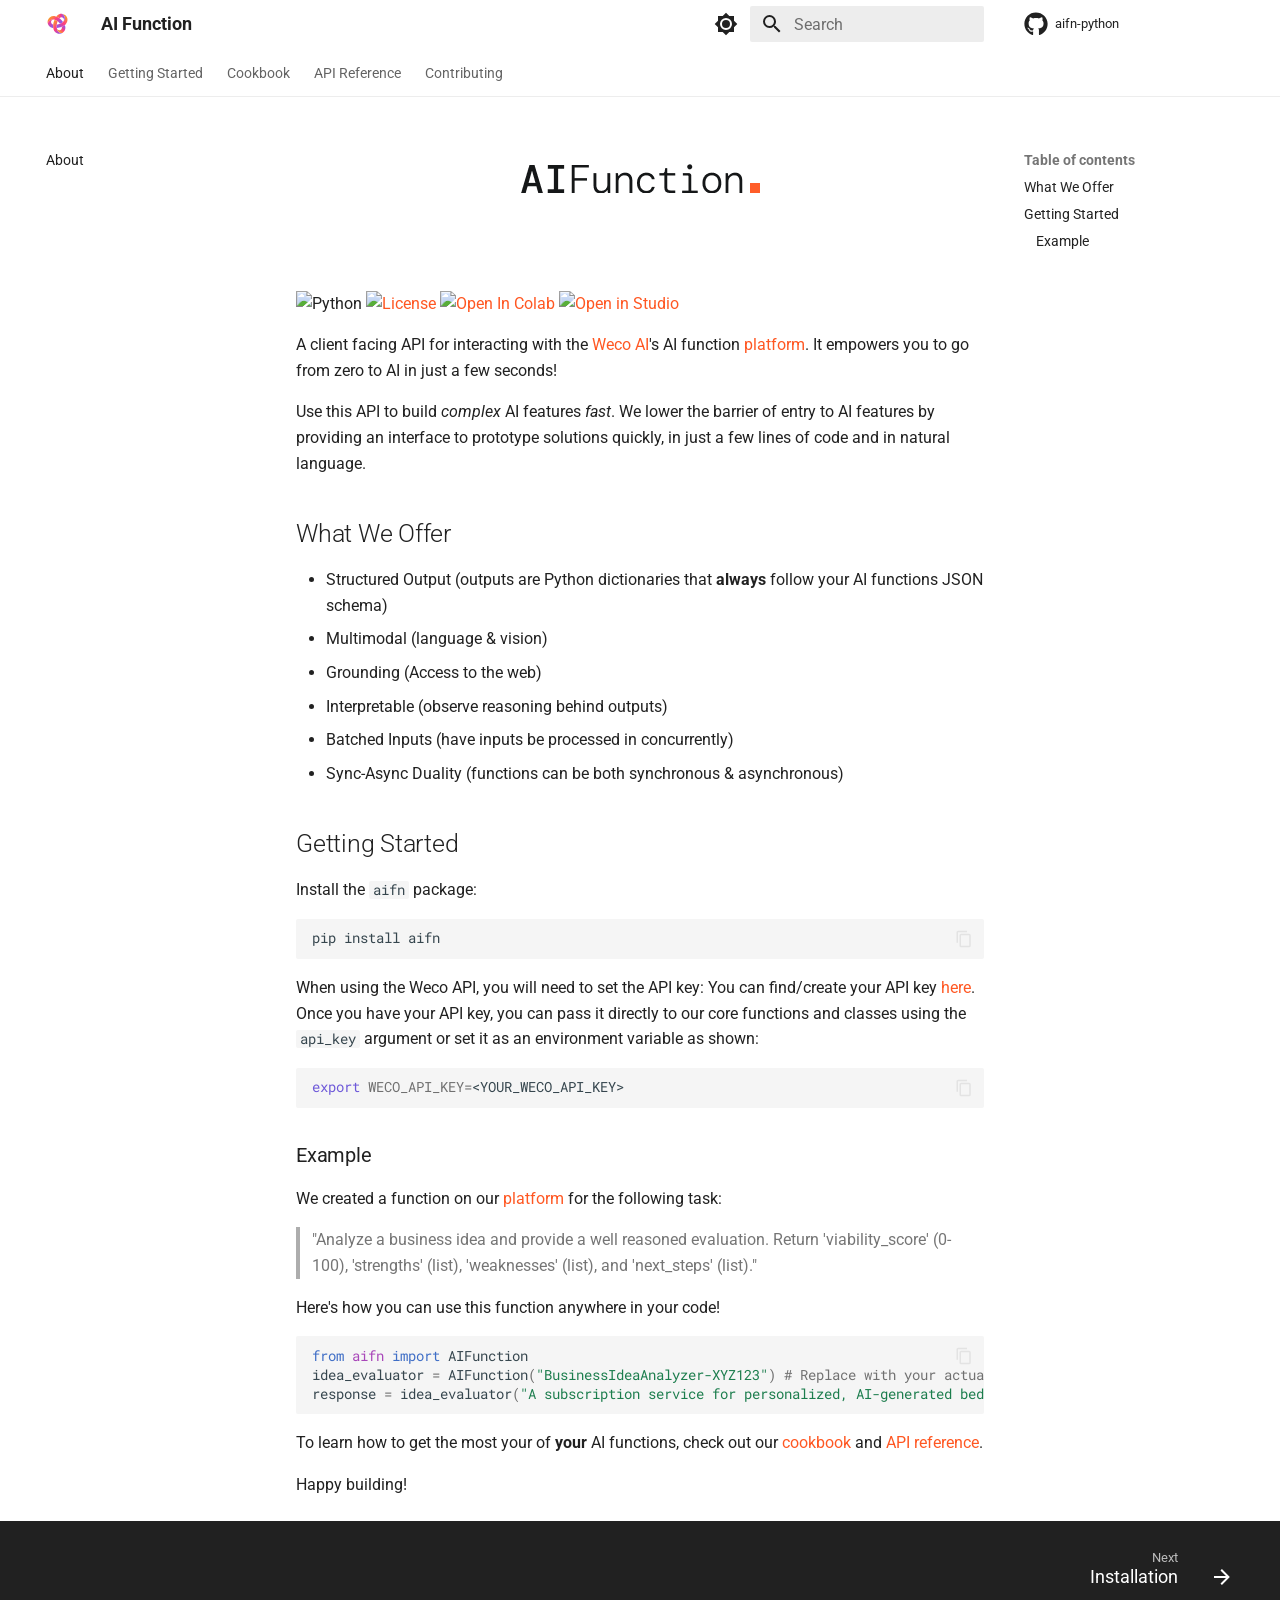
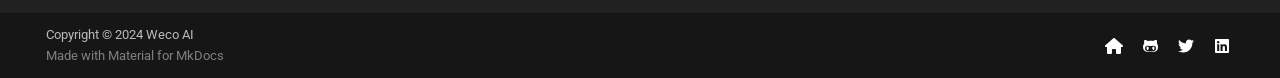
==== index.html @ 71975a8d "Deployed b76495c with MkDocs version: 1.6.1" ====
<!doctype html><html lang=en class=no-js> <head><meta charset=utf-8><meta name=viewport content="width=device-width,initial-scale=1"><meta name=description content="Documentation for `aifn`, a client-side API for interacting with Weco AI's AI functions."><meta name=author content="Weco AI"><link href=https://WecoAI.github.io/aifn-python/ rel=canonical><link href=getting_started/installation/ rel=next><link rel=icon href=assets/weco.svg><meta name=generator content="mkdocs-1.6.1, mkdocs-material-9.5.46"><title>AI Function</title><link rel=stylesheet href=assets/stylesheets/main.6f8fc17f.min.css><link rel=stylesheet href=assets/stylesheets/palette.06af60db.min.css><link rel=preconnect href=https://fonts.gstatic.com crossorigin><link rel=stylesheet href="https://fonts.googleapis.com/css?family=Roboto:300,300i,400,400i,700,700i%7CRoboto+Mono:400,400i,700,700i&display=fallback"><style>:root{--md-text-font:"Roboto";--md-code-font:"Roboto Mono"}</style><link rel=stylesheet href=assets/_mkdocstrings.css><link rel=stylesheet href=stylesheets/extra.css><link rel=stylesheet href=https://cdnjs.cloudflare.com/ajax/libs/KaTeX/0.16.7/katex.min.css><script>__md_scope=new URL(".",location),__md_hash=e=>[...e].reduce(((e,_)=>(e<<5)-e+_.charCodeAt(0)),0),__md_get=(e,_=localStorage,t=__md_scope)=>JSON.parse(_.getItem(t.pathname+"."+e)),__md_set=(e,_,t=localStorage,a=__md_scope)=>{try{t.setItem(a.pathname+"."+e,JSON.stringify(_))}catch(e){}}</script></head> <body dir=ltr data-md-color-scheme=default data-md-color-primary=white data-md-color-accent=deep-orange> <input class=md-toggle data-md-toggle=drawer type=checkbox id=__drawer autocomplete=off> <input class=md-toggle data-md-toggle=search type=checkbox id=__search autocomplete=off> <label class=md-overlay for=__drawer></label> <div data-md-component=skip> <a href=#_1 class=md-skip> Skip to content </a> </div> <div data-md-component=announce> </div> <header class=md-header data-md-component=header> <nav class="md-header__inner md-grid" aria-label=Header> <a href=. title="AI Function" class="md-header__button md-logo" aria-label="AI Function" data-md-component=logo> <svg viewbox="457.34072022160666 394.2 109.83379501385042 113.4" xmlns:xlink=http://www.w3.org/1999/xlink xmlns=http://www.w3.org/2000/svg data-name="Слой 1" id=_Слой_1 style="max-height: 500px" width=109.83379501385042 height=113.4> <defs> <style>
      .cls-1 {
        fill: url(#_Безымянный_градиент_8);
      }

      .cls-1, .cls-2, .cls-3, .cls-4, .cls-5, .cls-6, .cls-7, .cls-8, .cls-9 {
        stroke-width: 0px;
      }

      .cls-1, .cls-2, .cls-3, .cls-5, .cls-6, .cls-7, .cls-8 {
        fill-rule: evenodd;
      }

      .cls-2 {
        fill: url(#_Безымянный_градиент_13);
      }

      .cls-3 {
        fill: url(#_Безымянный_градиент_10);
      }

      .cls-4 {
        fill: url(#_Безымянный_градиент_182);
      }

      .cls-5 {
        fill: url(#_Безымянный_градиент_182-2);
      }

      .cls-6 {
        fill: url(#_Безымянный_градиент_10-4);
      }

      .cls-7 {
        fill: url(#_Безымянный_градиент_10-3);
      }

      .cls-8 {
        fill: url(#_Безымянный_градиент_10-2);
      }
    </style> <lineargradient gradientunits=userSpaceOnUse gradienttransform="translate(1103.6 -1390.4) rotate(45)" y2=1722.82 x2=894.85 y1=1722.82 x1=835.17 data-name="Безымянный градиент 10" id=_Безымянный_градиент_10> <stop stop-color=#f99d24 offset=0 /> <stop stop-color=#ff3c82 offset=.47 /> <stop stop-color=#c649b6 offset=.69 /> <stop stop-color=#9854e1 offset=.9 /> <stop stop-color=#8759f2 offset=1 /> </lineargradient> <lineargradient gradientunits=userSpaceOnUse gradienttransform="translate(1103.6 -1390.4) rotate(45)" y2=1736.49 x2=882.93 y1=1736.49 x1=845.28 data-name="Безымянный градиент 13" id=_Безымянный_градиент_13> <stop stop-color=#ff3c82 offset=0 /> <stop stop-color=#fd3c83 offset=0 /> <stop stop-color=#be4bbe offset=.48 /> <stop stop-color=#9655e3 offset=.82 /> <stop stop-color=#8759f2 offset=1 /> </lineargradient> <lineargradient xlink:href=#_Безымянный_градиент_10 y2=1733.25 x2=930.17 y1=1733.25 x1=858.98 id=_Безымянный_градиент_10-2 data-name="Безымянный градиент 10"/> <lineargradient xlink:href=#_Безымянный_градиент_10 y2=1699.44 x2=913.44 y1=1742.08 x1=913.44 id=_Безымянный_градиент_10-3 data-name="Безымянный градиент 10"/> <lineargradient gradientunits=userSpaceOnUse gradienttransform="translate(1103.6 -1390.4) rotate(45)" y2=1664.98 x2=888.71 y1=1736.43 x1=888.71 data-name="Безымянный градиент 8" id=_Безымянный_градиент_8> <stop stop-color=#8759f2 offset=0 /> <stop stop-color=#9854e1 offset=.1 /> <stop stop-color=#c649b6 offset=.31 /> <stop stop-color=#ff3c82 offset=.53 /> <stop stop-color=#f99d24 offset=1 /> </lineargradient> <lineargradient xlink:href=#_Безымянный_градиент_10 y2=1674.57 x2=886.51 y1=1702.9 x1=858.19 id=_Безымянный_градиент_10-4 data-name="Безымянный градиент 10"/> <lineargradient gradientunits=userSpaceOnUse gradienttransform="translate(2223.51 -436.72) rotate(90)" y2=1711.15 x2=875.01 y1=1711.15 x1=875.01 data-name="Безымянный градиент 182" id=_Безымянный_градиент_182> <stop stop-color=#4629bb offset=0 /> <stop stop-color=#cf77c1 offset=1 /> </lineargradient> <lineargradient xlink:href=#_Безымянный_градиент_182 gradienttransform="translate(1103.6 -1390.4) rotate(45)" y2=1717.03 x2=857.73 y1=1717.03 x1=856.1 id=_Безымянный_градиент_182-2 data-name="Безымянный градиент 182"/> </defs> <path d=M537.85,440.86c-3.78,3.48-8.57,6.37-14.29,8.63-1.58-1.99-3.35-3.96-5.29-5.91-1.94-1.94-3.91-3.71-5.9-5.29h0s0,0,0,0c-4.82-3.83-9.71-6.53-14.62-8.06h0c-.46-.15-.91-.28-1.37-.4-.65-.18-1.3-.29-1.95-.35-.02,0-.03,0-.05,0-14.05-2.04-26.22,6.4-28.64,19.29-1.28-4.77-1.33-9.86-.01-14.77,4.07-15.2,19.75-24.25,34.95-20.18,1.88.5,3.76,1.13,5.63,1.86,5.01,1.97,9.92,4.75,14.69,8.33,3.07,2.3,6.08,4.92,9.01,7.85,2.93,2.93,5.55,5.94,7.85,9.01Z class=cls-3 /> <path d=M491.71,470.14c-1.99-.3-3.93-.7-5.81-1.2-4.84-1.3-9.26-3.84-12.78-7.37-3.6-3.6-6.1-8.04-7.38-12.81,2.41-12.89,14.59-21.33,28.64-19.29-5.68-.52-11.11,3.11-12.63,8.81-1.1,4.11.09,8.54,3.1,11.56,1.47,1.47,3.32,2.53,5.34,3.08.46.12.92.24,1.38.34-.71,5.92-.67,11.56.13,16.88Z class=cls-2 /> <path d=M536.42,492.25c-2.58,1.74-5.46,3.05-8.56,3.88-9.82,2.63-20.38-.2-27.58-7.4-3.53-3.53-6.07-7.94-7.37-12.78-.5-1.88-.9-3.82-1.2-5.8,0,0,0,0,0,0-.8-5.33-.84-10.96-.13-16.88.46-3.81,1.22-7.73,2.29-11.73,1.07-4,2.37-7.77,3.88-11.3,4.91,1.53,9.8,4.23,14.62,8.06h0c-.93,2.36-1.76,4.87-2.47,7.53-.71,2.66-1.26,5.25-1.63,7.76,0,0,0,0,0,0-.9,6.09-.8,11.67.32,16.69h0c.1.47.22.93.34,1.38,1.31,12.42,15.82,24.79,27.48,20.59Z class=cls-8 /> <path d=M536.42,492.25c-11.67,4.2-26.17-8.17-27.48-20.59.54,2.03,1.61,3.87,3.08,5.34,3.02,3.02,7.45,4.21,11.56,3.1,3.08-.82,5.66-2.8,7.25-5.57,1.6-2.76,2.02-5.98,1.2-9.07-.12-.45-.26-.91-.4-1.37,5.48-2.35,10.35-5.2,14.56-8.56.74,1.87,1.36,3.75,1.86,5.63,1.97,7.36.96,15.05-2.85,21.65-2.21,3.83-5.21,7.02-8.77,9.42Z class=cls-7 /> <path d=M546.17,455.55h0c-4.21,3.36-9.07,6.21-14.56,8.56h0c-3.53,1.51-7.3,2.81-11.3,3.88-4,1.07-7.92,1.84-11.73,2.29-1.13-5.02-1.23-10.6-.32-16.69,2.51-.37,5.1-.91,7.76-1.63,2.65-.71,5.17-1.53,7.53-2.47h0c5.72-2.26,10.51-5.15,14.29-8.63.35-.32.69-.65,1.03-.99.52-.52.98-1.07,1.38-1.65,11.82-14.27,4.55-28.47-5.63-35.01,5.85.86,11.48,3.54,15.98,8.03,11.13,11.13,11.13,29.23,0,40.36-1.38,1.38-2.86,2.7-4.43,3.94Z class=cls-1 /> <path d=M540.26,438.22c3.22-4.66,2.76-11.1-1.38-15.24-4.66-4.66-12.24-4.66-16.9,0-.33.33-.66.68-.98,1.03-4.77-3.57-9.68-6.36-14.69-8.33,1.25-1.57,2.57-3.05,3.95-4.43,6.63-6.63,15.74-9.31,24.38-8.04h0c10.17,6.54,17.45,20.74,5.63,35.01Z class=cls-6 /> <rect height=0 width=0 y=438.29 x=512.36 class=cls-4 transform="translate(-159.85 490.67) rotate(-45)"/> <path d=M496.38,429.83c-.66-.14-1.31-.26-1.95-.35 class=cls-5 /> <g> <g> <path d=M610.02,478.03c-.16,0-.35-.1-.58-.29-.23-.19-.43-.45-.58-.76l-16.42-40.41c-.54-1.63-1.36-2.97-2.45-4.02-1.09-1.05-2.25-1.76-3.49-2.15-.7-.23-1.3-.52-1.8-.87-.51-.35-.76-.79-.76-1.34s.31-.87.93-.99c.62-.12,1.12-.17,1.51-.17,1.32,0,2.46.04,3.44.12.97.08,1.94.17,2.91.29.97.12,2.04.17,3.2.17,1.24,0,2.43-.06,3.55-.17,1.12-.12,2.23-.21,3.32-.29,1.09-.08,2.29-.12,3.61-.12.39,0,.89.08,1.51.23.62.16.93.47.93.93,0,.62-.29,1.07-.87,1.34-.58.27-1.18.56-1.8.87-.78.23-1.38.76-1.8,1.57-.43.82-.64,1.8-.64,2.97s.23,2.33.7,3.49l8.27,21.54c.08.23.23.35.47.35s.39-.12.47-.35l7.92-18.63c.31-.85.52-1.69.64-2.5.12-.82.17-1.61.17-2.39,0-1.4-.58-2.62-1.75-3.67-1.16-1.05-2.41-1.84-3.73-2.39-.7-.23-1.3-.5-1.8-.82-.51-.31-.76-.78-.76-1.4,0-.47.31-.78.93-.93.62-.15,1.2-.23,1.75-.23,1.4,0,2.83.1,4.31.29,1.47.2,3.1.29,4.89.29,2.17,0,4.08-.1,5.71-.29,1.63-.19,3.22-.29,4.77-.29.47,0,.99.08,1.57.23.58.16.87.51.87,1.05s-.29.97-.87,1.28c-.58.31-1.18.58-1.8.82-.86.31-1.65.74-2.39,1.28-.74.54-1.11,1.48-1.11,2.79,0,.62.06,1.26.17,1.92.12.66.33,1.34.64,2.04l8.15,20.96c.23.62.47.93.7.93s.47-.27.7-.82l8.04-19.21c.31-.7.52-1.49.64-2.39.12-.89.17-1.65.17-2.27,0-1.32-.41-2.43-1.22-3.32-.82-.89-1.69-1.49-2.62-1.8-.62-.23-1.22-.5-1.8-.82-.58-.31-.87-.78-.87-1.4,0-.47.31-.78.93-.93.62-.15,1.12-.23,1.51-.23,1.94,0,3.4.08,4.37.23.97.16,2.35.23,4.13.23,1.24,0,2.17-.04,2.79-.12.62-.08,1.22-.15,1.8-.23.58-.08,1.42-.12,2.5-.12.47,0,.99.06,1.57.17.58.12.87.45.87.99s-.25.99-.76,1.34c-.51.35-1.07.64-1.69.87-1.32.39-2.52,1.28-3.61,2.68-1.09,1.4-2.02,2.99-2.79,4.77l-16.07,39.01c-.31.62-.78.93-1.4.93-.47,0-.89-.31-1.28-.93l-12.93-31.21c-.16-.47-.35-.7-.58-.7s-.43.27-.58.82l-13.04,31.09c-.31.7-.78,1.05-1.4,1.05Z class=cls-9 /> <path d=M688.04,476.75c-4.19,0-7.9-1.07-11.12-3.2-3.22-2.13-5.76-5.12-7.63-8.97-1.86-3.84-2.79-8.29-2.79-13.33,0-4.58,1.07-8.77,3.2-12.58,2.13-3.8,4.99-6.85,8.56-9.14,3.57-2.29,7.49-3.44,11.76-3.44,3.18,0,6.04.64,8.56,1.92,2.52,1.28,4.5,3.07,5.94,5.36,1.44,2.29,2.15,4.91,2.15,7.86,0,2.56-1.2,3.84-3.61,3.84h-24.11c-1.09,0-1.86.31-2.33.93-.47.62-.7,1.75-.7,3.38,0,3.42.78,6.54,2.33,9.37,1.55,2.83,3.61,5.11,6.17,6.81,2.56,1.71,5.39,2.56,8.5,2.56,2.33,0,4.44-.45,6.35-1.34,1.9-.89,3.67-2.15,5.3-3.78.23-.31.45-.54.64-.7.19-.15.41-.23.64-.23.7,0,1.05.43,1.05,1.28,0,1.24-.54,2.72-1.63,4.42-1.09,1.63-2.47,3.13-4.13,4.48-1.67,1.36-3.61,2.45-5.82,3.26-2.21.82-4.64,1.22-7.28,1.22ZM679.08,441.11h9.32c2.02,0,3.61-.04,4.77-.12,1.16-.08,2.25-.23,3.26-.47.39-.15.66-.48.82-.99.15-.5.23-1.15.23-1.92,0-2.17-.89-4.02-2.68-5.53-1.79-1.51-3.92-2.27-6.4-2.27-1.71,0-3.4.51-5.07,1.51-1.67,1.01-3.05,2.27-4.13,3.78-1.09,1.51-1.59,3.05-1.51,4.6,0,.93.47,1.4,1.4,1.4Z class=cls-9 /> <path d=M759.66,476.75c-3.96,0-7.53-1.03-10.71-3.09-3.18-2.06-5.71-4.87-7.57-8.44-1.86-3.57-2.79-7.57-2.79-11.99,0-5.05,1.12-9.63,3.38-13.74,2.25-4.11,5.28-7.37,9.08-9.78,3.8-2.41,7.99-3.61,12.58-3.61,5.51,0,10.25,1.59,14.21,4.77.85.78,1.28,1.51,1.28,2.21,0,.54-.29,1.22-.87,2.04-.58.82-1.28,1.51-2.1,2.1-.82.58-1.57.87-2.27.87-.47,0-.95-.15-1.46-.47-.51-.31-.99-.66-1.46-1.05-1.86-1.47-3.82-2.78-5.88-3.9-2.06-1.12-3.82-1.69-5.3-1.69-3.49,0-6.27,1.57-8.33,4.72-2.06,3.14-3.09,7.55-3.09,13.22,0,3.73.72,7.03,2.15,9.9,1.44,2.87,3.42,5.12,5.94,6.75,2.52,1.63,5.41,2.45,8.68,2.45,2.25,0,4.21-.37,5.88-1.11,1.67-.74,3.44-2,5.3-3.78.23-.15.48-.31.76-.47.27-.16.52-.23.76-.23.85,0,1.28.58,1.28,1.75,0,.39-.12.87-.35,1.46-.23.58-.58,1.22-1.05,1.92-1.09,1.55-2.52,3.05-4.31,4.48-1.79,1.44-3.84,2.58-6.17,3.44-2.33.85-4.85,1.28-7.57,1.28Z class=cls-9 /> <path d=M808.22,476.63c-4.43,0-8.44-1.03-12.05-3.09-3.61-2.06-6.46-4.87-8.56-8.44-2.1-3.57-3.14-7.65-3.14-12.23,0-3.42.66-6.71,1.98-9.9,1.32-3.18,3.18-6.06,5.59-8.62,2.41-2.56,5.2-4.6,8.38-6.11,3.18-1.51,6.6-2.27,10.25-2.27,4.58,0,8.73,1.11,12.46,3.32,3.73,2.21,6.68,5.11,8.85,8.68,2.17,3.57,3.26,7.49,3.26,11.76,0,4.66-1.01,9.05-3.03,13.16-2.02,4.12-5.03,7.43-9.02,9.96-4,2.52-8.99,3.78-14.96,3.78ZM810.67,472.55c2.25,0,4.27-.45,6.06-1.34,1.79-.89,3.18-2.27,4.19-4.13.93-1.79,1.57-3.98,1.92-6.58.35-2.6.52-5.26.52-7.98,0-3.88-.62-7.53-1.86-10.95-1.24-3.42-2.95-6.17-5.12-8.27-2.17-2.1-4.74-3.14-7.69-3.14-1.79,0-3.4.29-4.83.87-1.44.58-2.74,1.57-3.9,2.97-1.48,1.79-2.45,4.1-2.91,6.93-.47,2.83-.7,5.92-.7,9.26,0,3.73.62,7.3,1.86,10.71,1.24,3.42,2.93,6.21,5.07,8.38,2.13,2.17,4.6,3.26,7.39,3.26Z class=cls-9 /> </g> <path d=M721.82,459.27c-1.9,0-3.57-.7-5-2.1-1.43-1.4-2.14-3.08-2.14-5.04,0-2.08.71-3.84,2.14-5.26,1.43-1.43,3.09-2.14,5-2.14,2.14,0,3.91.71,5.31,2.14,1.4,1.43,2.1,3.18,2.1,5.26,0,1.96-.7,3.64-2.1,5.04-1.4,1.4-3.17,2.1-5.31,2.1Z class=cls-9 /> </g> </svg> </a> <label class="md-header__button md-icon" for=__drawer> <svg xmlns=http://www.w3.org/2000/svg viewbox="0 0 24 24"><path d="M3 6h18v2H3zm0 5h18v2H3zm0 5h18v2H3z"/></svg> </label> <div class=md-header__title data-md-component=header-title> <div class=md-header__ellipsis> <div class=md-header__topic> <span class=md-ellipsis> AI Function </span> </div> <div class=md-header__topic data-md-component=header-topic> <span class=md-ellipsis> About </span> </div> </div> </div> <form class=md-header__option data-md-component=palette> <input class=md-option data-md-color-media data-md-color-scheme=default data-md-color-primary=white data-md-color-accent=deep-orange aria-label="Dark Mode" type=radio name=__palette id=__palette_0> <label class="md-header__button md-icon" title="Dark Mode" for=__palette_1 hidden> <svg xmlns=http://www.w3.org/2000/svg viewbox="0 0 24 24"><path d="M12 8a4 4 0 0 0-4 4 4 4 0 0 0 4 4 4 4 0 0 0 4-4 4 4 0 0 0-4-4m0 10a6 6 0 0 1-6-6 6 6 0 0 1 6-6 6 6 0 0 1 6 6 6 6 0 0 1-6 6m8-9.31V4h-4.69L12 .69 8.69 4H4v4.69L.69 12 4 15.31V20h4.69L12 23.31 15.31 20H20v-4.69L23.31 12z"/></svg> </label> <input class=md-option data-md-color-media data-md-color-scheme=slate data-md-color-primary=black data-md-color-accent=deep-orange aria-label="Light Mode" type=radio name=__palette id=__palette_1> <label class="md-header__button md-icon" title="Light Mode" for=__palette_0 hidden> <svg xmlns=http://www.w3.org/2000/svg viewbox="0 0 24 24"><path d="M12 18c-.89 0-1.74-.2-2.5-.55C11.56 16.5 13 14.42 13 12s-1.44-4.5-3.5-5.45C10.26 6.2 11.11 6 12 6a6 6 0 0 1 6 6 6 6 0 0 1-6 6m8-9.31V4h-4.69L12 .69 8.69 4H4v4.69L.69 12 4 15.31V20h4.69L12 23.31 15.31 20H20v-4.69L23.31 12z"/></svg> </label> </form> <script>var palette=__md_get("__palette");if(palette&&palette.color){if("(prefers-color-scheme)"===palette.color.media){var media=matchMedia("(prefers-color-scheme: light)"),input=document.querySelector(media.matches?"[data-md-color-media='(prefers-color-scheme: light)']":"[data-md-color-media='(prefers-color-scheme: dark)']");palette.color.media=input.getAttribute("data-md-color-media"),palette.color.scheme=input.getAttribute("data-md-color-scheme"),palette.color.primary=input.getAttribute("data-md-color-primary"),palette.color.accent=input.getAttribute("data-md-color-accent")}for(var[key,value]of Object.entries(palette.color))document.body.setAttribute("data-md-color-"+key,value)}</script> <label class="md-header__button md-icon" for=__search> <svg xmlns=http://www.w3.org/2000/svg viewbox="0 0 24 24"><path d="M9.5 3A6.5 6.5 0 0 1 16 9.5c0 1.61-.59 3.09-1.56 4.23l.27.27h.79l5 5-1.5 1.5-5-5v-.79l-.27-.27A6.52 6.52 0 0 1 9.5 16 6.5 6.5 0 0 1 3 9.5 6.5 6.5 0 0 1 9.5 3m0 2C7 5 5 7 5 9.5S7 14 9.5 14 14 12 14 9.5 12 5 9.5 5"/></svg> </label> <div class=md-search data-md-component=search role=dialog> <label class=md-search__overlay for=__search></label> <div class=md-search__inner role=search> <form class=md-search__form name=search> <input type=text class=md-search__input name=query aria-label=Search placeholder=Search autocapitalize=off autocorrect=off autocomplete=off spellcheck=false data-md-component=search-query required> <label class="md-search__icon md-icon" for=__search> <svg xmlns=http://www.w3.org/2000/svg viewbox="0 0 24 24"><path d="M9.5 3A6.5 6.5 0 0 1 16 9.5c0 1.61-.59 3.09-1.56 4.23l.27.27h.79l5 5-1.5 1.5-5-5v-.79l-.27-.27A6.52 6.52 0 0 1 9.5 16 6.5 6.5 0 0 1 3 9.5 6.5 6.5 0 0 1 9.5 3m0 2C7 5 5 7 5 9.5S7 14 9.5 14 14 12 14 9.5 12 5 9.5 5"/></svg> <svg xmlns=http://www.w3.org/2000/svg viewbox="0 0 24 24"><path d="M20 11v2H8l5.5 5.5-1.42 1.42L4.16 12l7.92-7.92L13.5 5.5 8 11z"/></svg> </label> <nav class=md-search__options aria-label=Search> <a href=javascript:void(0) class="md-search__icon md-icon" title=Share aria-label=Share data-clipboard data-clipboard-text data-md-component=search-share tabindex=-1> <svg xmlns=http://www.w3.org/2000/svg viewbox="0 0 24 24"><path d="M18 16.08c-.76 0-1.44.3-1.96.77L8.91 12.7c.05-.23.09-.46.09-.7s-.04-.47-.09-.7l7.05-4.11c.54.5 1.25.81 2.04.81a3 3 0 0 0 3-3 3 3 0 0 0-3-3 3 3 0 0 0-3 3c0 .24.04.47.09.7L8.04 9.81C7.5 9.31 6.79 9 6 9a3 3 0 0 0-3 3 3 3 0 0 0 3 3c.79 0 1.5-.31 2.04-.81l7.12 4.15c-.05.21-.08.43-.08.66 0 1.61 1.31 2.91 2.92 2.91s2.92-1.3 2.92-2.91A2.92 2.92 0 0 0 18 16.08"/></svg> </a> <button type=reset class="md-search__icon md-icon" title=Clear aria-label=Clear tabindex=-1> <svg xmlns=http://www.w3.org/2000/svg viewbox="0 0 24 24"><path d="M19 6.41 17.59 5 12 10.59 6.41 5 5 6.41 10.59 12 5 17.59 6.41 19 12 13.41 17.59 19 19 17.59 13.41 12z"/></svg> </button> </nav> <div class=md-search__suggest data-md-component=search-suggest></div> </form> <div class=md-search__output> <div class=md-search__scrollwrap tabindex=0 data-md-scrollfix> <div class=md-search-result data-md-component=search-result> <div class=md-search-result__meta> Initializing search </div> <ol class=md-search-result__list role=presentation></ol> </div> </div> </div> </div> </div> <div class=md-header__source> <a href=https://github.com/WecoAI/aifn-python title="Go to repository" class=md-source data-md-component=source> <div class="md-source__icon md-icon"> <svg xmlns=http://www.w3.org/2000/svg viewbox="0 0 496 512"><!-- Font Awesome Free 6.7.1 by @fontawesome - https://fontawesome.com License - https://fontawesome.com/license/free (Icons: CC BY 4.0, Fonts: SIL OFL 1.1, Code: MIT License) Copyright 2024 Fonticons, Inc.--><path d="M165.9 397.4c0 2-2.3 3.6-5.2 3.6-3.3.3-5.6-1.3-5.6-3.6 0-2 2.3-3.6 5.2-3.6 3-.3 5.6 1.3 5.6 3.6m-31.1-4.5c-.7 2 1.3 4.3 4.3 4.9 2.6 1 5.6 0 6.2-2s-1.3-4.3-4.3-5.2c-2.6-.7-5.5.3-6.2 2.3m44.2-1.7c-2.9.7-4.9 2.6-4.6 4.9.3 2 2.9 3.3 5.9 2.6 2.9-.7 4.9-2.6 4.6-4.6-.3-1.9-3-3.2-5.9-2.9M244.8 8C106.1 8 0 113.3 0 252c0 110.9 69.8 205.8 169.5 239.2 12.8 2.3 17.3-5.6 17.3-12.1 0-6.2-.3-40.4-.3-61.4 0 0-70 15-84.7-29.8 0 0-11.4-29.1-27.8-36.6 0 0-22.9-15.7 1.6-15.4 0 0 24.9 2 38.6 25.8 21.9 38.6 58.6 27.5 72.9 20.9 2.3-16 8.8-27.1 16-33.7-55.9-6.2-112.3-14.3-112.3-110.5 0-27.5 7.6-41.3 23.6-58.9-2.6-6.5-11.1-33.3 2.6-67.9 20.9-6.5 69 27 69 27 20-5.6 41.5-8.5 62.8-8.5s42.8 2.9 62.8 8.5c0 0 48.1-33.6 69-27 13.7 34.7 5.2 61.4 2.6 67.9 16 17.7 25.8 31.5 25.8 58.9 0 96.5-58.9 104.2-114.8 110.5 9.2 7.9 17 22.9 17 46.4 0 33.7-.3 75.4-.3 83.6 0 6.5 4.6 14.4 17.3 12.1C428.2 457.8 496 362.9 496 252 496 113.3 383.5 8 244.8 8M97.2 352.9c-1.3 1-1 3.3.7 5.2 1.6 1.6 3.9 2.3 5.2 1 1.3-1 1-3.3-.7-5.2-1.6-1.6-3.9-2.3-5.2-1m-10.8-8.1c-.7 1.3.3 2.9 2.3 3.9 1.6 1 3.6.7 4.3-.7.7-1.3-.3-2.9-2.3-3.9-2-.6-3.6-.3-4.3.7m32.4 35.6c-1.6 1.3-1 4.3 1.3 6.2 2.3 2.3 5.2 2.6 6.5 1 1.3-1.3.7-4.3-1.3-6.2-2.2-2.3-5.2-2.6-6.5-1m-11.4-14.7c-1.6 1-1.6 3.6 0 5.9s4.3 3.3 5.6 2.3c1.6-1.3 1.6-3.9 0-6.2-1.4-2.3-4-3.3-5.6-2"/></svg> </div> <div class=md-source__repository> aifn-python </div> </a> </div> </nav> </header> <div class=md-container data-md-component=container> <nav class=md-tabs aria-label=Tabs data-md-component=tabs> <div class=md-grid> <ul class=md-tabs__list> <li class="md-tabs__item md-tabs__item--active"> <a href=. class=md-tabs__link> About </a> </li> <li class=md-tabs__item> <a href=getting_started/installation/ class=md-tabs__link> Getting Started </a> </li> <li class=md-tabs__item> <a href=cookbook/cookbook/ class=md-tabs__link> Cookbook </a> </li> <li class=md-tabs__item> <a href=api/api/ class=md-tabs__link> API Reference </a> </li> <li class=md-tabs__item> <a href=contributing/ class=md-tabs__link> Contributing </a> </li> </ul> </div> </nav> <main class=md-main data-md-component=main> <div class="md-main__inner md-grid"> <div class="md-sidebar md-sidebar--primary" data-md-component=sidebar data-md-type=navigation> <div class=md-sidebar__scrollwrap> <div class=md-sidebar__inner> <nav class="md-nav md-nav--primary md-nav--lifted" aria-label=Navigation data-md-level=0> <label class=md-nav__title for=__drawer> <a href=. title="AI Function" class="md-nav__button md-logo" aria-label="AI Function" data-md-component=logo> <svg viewbox="457.34072022160666 394.2 109.83379501385042 113.4" xmlns:xlink=http://www.w3.org/1999/xlink xmlns=http://www.w3.org/2000/svg data-name="Слой 1" id=_Слой_1 style="max-height: 500px" width=109.83379501385042 height=113.4> <defs> <style>
      .cls-1 {
        fill: url(#_Безымянный_градиент_8);
      }

      .cls-1, .cls-2, .cls-3, .cls-4, .cls-5, .cls-6, .cls-7, .cls-8, .cls-9 {
        stroke-width: 0px;
      }

      .cls-1, .cls-2, .cls-3, .cls-5, .cls-6, .cls-7, .cls-8 {
        fill-rule: evenodd;
      }

      .cls-2 {
        fill: url(#_Безымянный_градиент_13);
      }

      .cls-3 {
        fill: url(#_Безымянный_градиент_10);
      }

      .cls-4 {
        fill: url(#_Безымянный_градиент_182);
      }

      .cls-5 {
        fill: url(#_Безымянный_градиент_182-2);
      }

      .cls-6 {
        fill: url(#_Безымянный_градиент_10-4);
      }

      .cls-7 {
        fill: url(#_Безымянный_градиент_10-3);
      }

      .cls-8 {
        fill: url(#_Безымянный_градиент_10-2);
      }
    </style> <lineargradient gradientunits=userSpaceOnUse gradienttransform="translate(1103.6 -1390.4) rotate(45)" y2=1722.82 x2=894.85 y1=1722.82 x1=835.17 data-name="Безымянный градиент 10" id=_Безымянный_градиент_10> <stop stop-color=#f99d24 offset=0 /> <stop stop-color=#ff3c82 offset=.47 /> <stop stop-color=#c649b6 offset=.69 /> <stop stop-color=#9854e1 offset=.9 /> <stop stop-color=#8759f2 offset=1 /> </lineargradient> <lineargradient gradientunits=userSpaceOnUse gradienttransform="translate(1103.6 -1390.4) rotate(45)" y2=1736.49 x2=882.93 y1=1736.49 x1=845.28 data-name="Безымянный градиент 13" id=_Безымянный_градиент_13> <stop stop-color=#ff3c82 offset=0 /> <stop stop-color=#fd3c83 offset=0 /> <stop stop-color=#be4bbe offset=.48 /> <stop stop-color=#9655e3 offset=.82 /> <stop stop-color=#8759f2 offset=1 /> </lineargradient> <lineargradient xlink:href=#_Безымянный_градиент_10 y2=1733.25 x2=930.17 y1=1733.25 x1=858.98 id=_Безымянный_градиент_10-2 data-name="Безымянный градиент 10"/> <lineargradient xlink:href=#_Безымянный_градиент_10 y2=1699.44 x2=913.44 y1=1742.08 x1=913.44 id=_Безымянный_градиент_10-3 data-name="Безымянный градиент 10"/> <lineargradient gradientunits=userSpaceOnUse gradienttransform="translate(1103.6 -1390.4) rotate(45)" y2=1664.98 x2=888.71 y1=1736.43 x1=888.71 data-name="Безымянный градиент 8" id=_Безымянный_градиент_8> <stop stop-color=#8759f2 offset=0 /> <stop stop-color=#9854e1 offset=.1 /> <stop stop-color=#c649b6 offset=.31 /> <stop stop-color=#ff3c82 offset=.53 /> <stop stop-color=#f99d24 offset=1 /> </lineargradient> <lineargradient xlink:href=#_Безымянный_градиент_10 y2=1674.57 x2=886.51 y1=1702.9 x1=858.19 id=_Безымянный_градиент_10-4 data-name="Безымянный градиент 10"/> <lineargradient gradientunits=userSpaceOnUse gradienttransform="translate(2223.51 -436.72) rotate(90)" y2=1711.15 x2=875.01 y1=1711.15 x1=875.01 data-name="Безымянный градиент 182" id=_Безымянный_градиент_182> <stop stop-color=#4629bb offset=0 /> <stop stop-color=#cf77c1 offset=1 /> </lineargradient> <lineargradient xlink:href=#_Безымянный_градиент_182 gradienttransform="translate(1103.6 -1390.4) rotate(45)" y2=1717.03 x2=857.73 y1=1717.03 x1=856.1 id=_Безымянный_градиент_182-2 data-name="Безымянный градиент 182"/> </defs> <path d=M537.85,440.86c-3.78,3.48-8.57,6.37-14.29,8.63-1.58-1.99-3.35-3.96-5.29-5.91-1.94-1.94-3.91-3.71-5.9-5.29h0s0,0,0,0c-4.82-3.83-9.71-6.53-14.62-8.06h0c-.46-.15-.91-.28-1.37-.4-.65-.18-1.3-.29-1.95-.35-.02,0-.03,0-.05,0-14.05-2.04-26.22,6.4-28.64,19.29-1.28-4.77-1.33-9.86-.01-14.77,4.07-15.2,19.75-24.25,34.95-20.18,1.88.5,3.76,1.13,5.63,1.86,5.01,1.97,9.92,4.75,14.69,8.33,3.07,2.3,6.08,4.92,9.01,7.85,2.93,2.93,5.55,5.94,7.85,9.01Z class=cls-3 /> <path d=M491.71,470.14c-1.99-.3-3.93-.7-5.81-1.2-4.84-1.3-9.26-3.84-12.78-7.37-3.6-3.6-6.1-8.04-7.38-12.81,2.41-12.89,14.59-21.33,28.64-19.29-5.68-.52-11.11,3.11-12.63,8.81-1.1,4.11.09,8.54,3.1,11.56,1.47,1.47,3.32,2.53,5.34,3.08.46.12.92.24,1.38.34-.71,5.92-.67,11.56.13,16.88Z class=cls-2 /> <path d=M536.42,492.25c-2.58,1.74-5.46,3.05-8.56,3.88-9.82,2.63-20.38-.2-27.58-7.4-3.53-3.53-6.07-7.94-7.37-12.78-.5-1.88-.9-3.82-1.2-5.8,0,0,0,0,0,0-.8-5.33-.84-10.96-.13-16.88.46-3.81,1.22-7.73,2.29-11.73,1.07-4,2.37-7.77,3.88-11.3,4.91,1.53,9.8,4.23,14.62,8.06h0c-.93,2.36-1.76,4.87-2.47,7.53-.71,2.66-1.26,5.25-1.63,7.76,0,0,0,0,0,0-.9,6.09-.8,11.67.32,16.69h0c.1.47.22.93.34,1.38,1.31,12.42,15.82,24.79,27.48,20.59Z class=cls-8 /> <path d=M536.42,492.25c-11.67,4.2-26.17-8.17-27.48-20.59.54,2.03,1.61,3.87,3.08,5.34,3.02,3.02,7.45,4.21,11.56,3.1,3.08-.82,5.66-2.8,7.25-5.57,1.6-2.76,2.02-5.98,1.2-9.07-.12-.45-.26-.91-.4-1.37,5.48-2.35,10.35-5.2,14.56-8.56.74,1.87,1.36,3.75,1.86,5.63,1.97,7.36.96,15.05-2.85,21.65-2.21,3.83-5.21,7.02-8.77,9.42Z class=cls-7 /> <path d=M546.17,455.55h0c-4.21,3.36-9.07,6.21-14.56,8.56h0c-3.53,1.51-7.3,2.81-11.3,3.88-4,1.07-7.92,1.84-11.73,2.29-1.13-5.02-1.23-10.6-.32-16.69,2.51-.37,5.1-.91,7.76-1.63,2.65-.71,5.17-1.53,7.53-2.47h0c5.72-2.26,10.51-5.15,14.29-8.63.35-.32.69-.65,1.03-.99.52-.52.98-1.07,1.38-1.65,11.82-14.27,4.55-28.47-5.63-35.01,5.85.86,11.48,3.54,15.98,8.03,11.13,11.13,11.13,29.23,0,40.36-1.38,1.38-2.86,2.7-4.43,3.94Z class=cls-1 /> <path d=M540.26,438.22c3.22-4.66,2.76-11.1-1.38-15.24-4.66-4.66-12.24-4.66-16.9,0-.33.33-.66.68-.98,1.03-4.77-3.57-9.68-6.36-14.69-8.33,1.25-1.57,2.57-3.05,3.95-4.43,6.63-6.63,15.74-9.31,24.38-8.04h0c10.17,6.54,17.45,20.74,5.63,35.01Z class=cls-6 /> <rect height=0 width=0 y=438.29 x=512.36 class=cls-4 transform="translate(-159.85 490.67) rotate(-45)"/> <path d=M496.38,429.83c-.66-.14-1.31-.26-1.95-.35 class=cls-5 /> <g> <g> <path d=M610.02,478.03c-.16,0-.35-.1-.58-.29-.23-.19-.43-.45-.58-.76l-16.42-40.41c-.54-1.63-1.36-2.97-2.45-4.02-1.09-1.05-2.25-1.76-3.49-2.15-.7-.23-1.3-.52-1.8-.87-.51-.35-.76-.79-.76-1.34s.31-.87.93-.99c.62-.12,1.12-.17,1.51-.17,1.32,0,2.46.04,3.44.12.97.08,1.94.17,2.91.29.97.12,2.04.17,3.2.17,1.24,0,2.43-.06,3.55-.17,1.12-.12,2.23-.21,3.32-.29,1.09-.08,2.29-.12,3.61-.12.39,0,.89.08,1.51.23.62.16.93.47.93.93,0,.62-.29,1.07-.87,1.34-.58.27-1.18.56-1.8.87-.78.23-1.38.76-1.8,1.57-.43.82-.64,1.8-.64,2.97s.23,2.33.7,3.49l8.27,21.54c.08.23.23.35.47.35s.39-.12.47-.35l7.92-18.63c.31-.85.52-1.69.64-2.5.12-.82.17-1.61.17-2.39,0-1.4-.58-2.62-1.75-3.67-1.16-1.05-2.41-1.84-3.73-2.39-.7-.23-1.3-.5-1.8-.82-.51-.31-.76-.78-.76-1.4,0-.47.31-.78.93-.93.62-.15,1.2-.23,1.75-.23,1.4,0,2.83.1,4.31.29,1.47.2,3.1.29,4.89.29,2.17,0,4.08-.1,5.71-.29,1.63-.19,3.22-.29,4.77-.29.47,0,.99.08,1.57.23.58.16.87.51.87,1.05s-.29.97-.87,1.28c-.58.31-1.18.58-1.8.82-.86.31-1.65.74-2.39,1.28-.74.54-1.11,1.48-1.11,2.79,0,.62.06,1.26.17,1.92.12.66.33,1.34.64,2.04l8.15,20.96c.23.62.47.93.7.93s.47-.27.7-.82l8.04-19.21c.31-.7.52-1.49.64-2.39.12-.89.17-1.65.17-2.27,0-1.32-.41-2.43-1.22-3.32-.82-.89-1.69-1.49-2.62-1.8-.62-.23-1.22-.5-1.8-.82-.58-.31-.87-.78-.87-1.4,0-.47.31-.78.93-.93.62-.15,1.12-.23,1.51-.23,1.94,0,3.4.08,4.37.23.97.16,2.35.23,4.13.23,1.24,0,2.17-.04,2.79-.12.62-.08,1.22-.15,1.8-.23.58-.08,1.42-.12,2.5-.12.47,0,.99.06,1.57.17.58.12.87.45.87.99s-.25.99-.76,1.34c-.51.35-1.07.64-1.69.87-1.32.39-2.52,1.28-3.61,2.68-1.09,1.4-2.02,2.99-2.79,4.77l-16.07,39.01c-.31.62-.78.93-1.4.93-.47,0-.89-.31-1.28-.93l-12.93-31.21c-.16-.47-.35-.7-.58-.7s-.43.27-.58.82l-13.04,31.09c-.31.7-.78,1.05-1.4,1.05Z class=cls-9 /> <path d=M688.04,476.75c-4.19,0-7.9-1.07-11.12-3.2-3.22-2.13-5.76-5.12-7.63-8.97-1.86-3.84-2.79-8.29-2.79-13.33,0-4.58,1.07-8.77,3.2-12.58,2.13-3.8,4.99-6.85,8.56-9.14,3.57-2.29,7.49-3.44,11.76-3.44,3.18,0,6.04.64,8.56,1.92,2.52,1.28,4.5,3.07,5.94,5.36,1.44,2.29,2.15,4.91,2.15,7.86,0,2.56-1.2,3.84-3.61,3.84h-24.11c-1.09,0-1.86.31-2.33.93-.47.62-.7,1.75-.7,3.38,0,3.42.78,6.54,2.33,9.37,1.55,2.83,3.61,5.11,6.17,6.81,2.56,1.71,5.39,2.56,8.5,2.56,2.33,0,4.44-.45,6.35-1.34,1.9-.89,3.67-2.15,5.3-3.78.23-.31.45-.54.64-.7.19-.15.41-.23.64-.23.7,0,1.05.43,1.05,1.28,0,1.24-.54,2.72-1.63,4.42-1.09,1.63-2.47,3.13-4.13,4.48-1.67,1.36-3.61,2.45-5.82,3.26-2.21.82-4.64,1.22-7.28,1.22ZM679.08,441.11h9.32c2.02,0,3.61-.04,4.77-.12,1.16-.08,2.25-.23,3.26-.47.39-.15.66-.48.82-.99.15-.5.23-1.15.23-1.92,0-2.17-.89-4.02-2.68-5.53-1.79-1.51-3.92-2.27-6.4-2.27-1.71,0-3.4.51-5.07,1.51-1.67,1.01-3.05,2.27-4.13,3.78-1.09,1.51-1.59,3.05-1.51,4.6,0,.93.47,1.4,1.4,1.4Z class=cls-9 /> <path d=M759.66,476.75c-3.96,0-7.53-1.03-10.71-3.09-3.18-2.06-5.71-4.87-7.57-8.44-1.86-3.57-2.79-7.57-2.79-11.99,0-5.05,1.12-9.63,3.38-13.74,2.25-4.11,5.28-7.37,9.08-9.78,3.8-2.41,7.99-3.61,12.58-3.61,5.51,0,10.25,1.59,14.21,4.77.85.78,1.28,1.51,1.28,2.21,0,.54-.29,1.22-.87,2.04-.58.82-1.28,1.51-2.1,2.1-.82.58-1.57.87-2.27.87-.47,0-.95-.15-1.46-.47-.51-.31-.99-.66-1.46-1.05-1.86-1.47-3.82-2.78-5.88-3.9-2.06-1.12-3.82-1.69-5.3-1.69-3.49,0-6.27,1.57-8.33,4.72-2.06,3.14-3.09,7.55-3.09,13.22,0,3.73.72,7.03,2.15,9.9,1.44,2.87,3.42,5.12,5.94,6.75,2.52,1.63,5.41,2.45,8.68,2.45,2.25,0,4.21-.37,5.88-1.11,1.67-.74,3.44-2,5.3-3.78.23-.15.48-.31.76-.47.27-.16.52-.23.76-.23.85,0,1.28.58,1.28,1.75,0,.39-.12.87-.35,1.46-.23.58-.58,1.22-1.05,1.92-1.09,1.55-2.52,3.05-4.31,4.48-1.79,1.44-3.84,2.58-6.17,3.44-2.33.85-4.85,1.28-7.57,1.28Z class=cls-9 /> <path d=M808.22,476.63c-4.43,0-8.44-1.03-12.05-3.09-3.61-2.06-6.46-4.87-8.56-8.44-2.1-3.57-3.14-7.65-3.14-12.23,0-3.42.66-6.71,1.98-9.9,1.32-3.18,3.18-6.06,5.59-8.62,2.41-2.56,5.2-4.6,8.38-6.11,3.18-1.51,6.6-2.27,10.25-2.27,4.58,0,8.73,1.11,12.46,3.32,3.73,2.21,6.68,5.11,8.85,8.68,2.17,3.57,3.26,7.49,3.26,11.76,0,4.66-1.01,9.05-3.03,13.16-2.02,4.12-5.03,7.43-9.02,9.96-4,2.52-8.99,3.78-14.96,3.78ZM810.67,472.55c2.25,0,4.27-.45,6.06-1.34,1.79-.89,3.18-2.27,4.19-4.13.93-1.79,1.57-3.98,1.92-6.58.35-2.6.52-5.26.52-7.98,0-3.88-.62-7.53-1.86-10.95-1.24-3.42-2.95-6.17-5.12-8.27-2.17-2.1-4.74-3.14-7.69-3.14-1.79,0-3.4.29-4.83.87-1.44.58-2.74,1.57-3.9,2.97-1.48,1.79-2.45,4.1-2.91,6.93-.47,2.83-.7,5.92-.7,9.26,0,3.73.62,7.3,1.86,10.71,1.24,3.42,2.93,6.21,5.07,8.38,2.13,2.17,4.6,3.26,7.39,3.26Z class=cls-9 /> </g> <path d=M721.82,459.27c-1.9,0-3.57-.7-5-2.1-1.43-1.4-2.14-3.08-2.14-5.04,0-2.08.71-3.84,2.14-5.26,1.43-1.43,3.09-2.14,5-2.14,2.14,0,3.91.71,5.31,2.14,1.4,1.43,2.1,3.18,2.1,5.26,0,1.96-.7,3.64-2.1,5.04-1.4,1.4-3.17,2.1-5.31,2.1Z class=cls-9 /> </g> </svg> </a> AI Function </label> <div class=md-nav__source> <a href=https://github.com/WecoAI/aifn-python title="Go to repository" class=md-source data-md-component=source> <div class="md-source__icon md-icon"> <svg xmlns=http://www.w3.org/2000/svg viewbox="0 0 496 512"><!-- Font Awesome Free 6.7.1 by @fontawesome - https://fontawesome.com License - https://fontawesome.com/license/free (Icons: CC BY 4.0, Fonts: SIL OFL 1.1, Code: MIT License) Copyright 2024 Fonticons, Inc.--><path d="M165.9 397.4c0 2-2.3 3.6-5.2 3.6-3.3.3-5.6-1.3-5.6-3.6 0-2 2.3-3.6 5.2-3.6 3-.3 5.6 1.3 5.6 3.6m-31.1-4.5c-.7 2 1.3 4.3 4.3 4.9 2.6 1 5.6 0 6.2-2s-1.3-4.3-4.3-5.2c-2.6-.7-5.5.3-6.2 2.3m44.2-1.7c-2.9.7-4.9 2.6-4.6 4.9.3 2 2.9 3.3 5.9 2.6 2.9-.7 4.9-2.6 4.6-4.6-.3-1.9-3-3.2-5.9-2.9M244.8 8C106.1 8 0 113.3 0 252c0 110.9 69.8 205.8 169.5 239.2 12.8 2.3 17.3-5.6 17.3-12.1 0-6.2-.3-40.4-.3-61.4 0 0-70 15-84.7-29.8 0 0-11.4-29.1-27.8-36.6 0 0-22.9-15.7 1.6-15.4 0 0 24.9 2 38.6 25.8 21.9 38.6 58.6 27.5 72.9 20.9 2.3-16 8.8-27.1 16-33.7-55.9-6.2-112.3-14.3-112.3-110.5 0-27.5 7.6-41.3 23.6-58.9-2.6-6.5-11.1-33.3 2.6-67.9 20.9-6.5 69 27 69 27 20-5.6 41.5-8.5 62.8-8.5s42.8 2.9 62.8 8.5c0 0 48.1-33.6 69-27 13.7 34.7 5.2 61.4 2.6 67.9 16 17.7 25.8 31.5 25.8 58.9 0 96.5-58.9 104.2-114.8 110.5 9.2 7.9 17 22.9 17 46.4 0 33.7-.3 75.4-.3 83.6 0 6.5 4.6 14.4 17.3 12.1C428.2 457.8 496 362.9 496 252 496 113.3 383.5 8 244.8 8M97.2 352.9c-1.3 1-1 3.3.7 5.2 1.6 1.6 3.9 2.3 5.2 1 1.3-1 1-3.3-.7-5.2-1.6-1.6-3.9-2.3-5.2-1m-10.8-8.1c-.7 1.3.3 2.9 2.3 3.9 1.6 1 3.6.7 4.3-.7.7-1.3-.3-2.9-2.3-3.9-2-.6-3.6-.3-4.3.7m32.4 35.6c-1.6 1.3-1 4.3 1.3 6.2 2.3 2.3 5.2 2.6 6.5 1 1.3-1.3.7-4.3-1.3-6.2-2.2-2.3-5.2-2.6-6.5-1m-11.4-14.7c-1.6 1-1.6 3.6 0 5.9s4.3 3.3 5.6 2.3c1.6-1.3 1.6-3.9 0-6.2-1.4-2.3-4-3.3-5.6-2"/></svg> </div> <div class=md-source__repository> aifn-python </div> </a> </div> <ul class=md-nav__list data-md-scrollfix> <li class="md-nav__item md-nav__item--active"> <input class="md-nav__toggle md-toggle" type=checkbox id=__toc> <label class="md-nav__link md-nav__link--active" for=__toc> <span class=md-ellipsis> About </span> <span class="md-nav__icon md-icon"></span> </label> <a href=. class="md-nav__link md-nav__link--active"> <span class=md-ellipsis> About </span> </a> <nav class="md-nav md-nav--secondary" aria-label="Table of contents"> <label class=md-nav__title for=__toc> <span class="md-nav__icon md-icon"></span> Table of contents </label> <ul class=md-nav__list data-md-component=toc data-md-scrollfix> <li class=md-nav__item> <a href=#what_we_offer class=md-nav__link> <span class=md-ellipsis> What We Offer </span> </a> </li> <li class=md-nav__item> <a href=#getting_started class=md-nav__link> <span class=md-ellipsis> Getting Started </span> </a> <nav class=md-nav aria-label="Getting Started"> <ul class=md-nav__list> <li class=md-nav__item> <a href=#example class=md-nav__link> <span class=md-ellipsis> Example </span> </a> </li> </ul> </nav> </li> </ul> </nav> </li> <li class="md-nav__item md-nav__item--nested"> <input class="md-nav__toggle md-toggle " type=checkbox id=__nav_2> <label class=md-nav__link for=__nav_2 id=__nav_2_label tabindex=0> <span class=md-ellipsis> Getting Started </span> <span class="md-nav__icon md-icon"></span> </label> <nav class=md-nav data-md-level=1 aria-labelledby=__nav_2_label aria-expanded=false> <label class=md-nav__title for=__nav_2> <span class="md-nav__icon md-icon"></span> Getting Started </label> <ul class=md-nav__list data-md-scrollfix> <li class=md-nav__item> <a href=getting_started/installation/ class=md-nav__link> <span class=md-ellipsis> Installation </span> </a> </li> <li class=md-nav__item> <a href=getting_started/introduction/ class=md-nav__link> <span class=md-ellipsis> Introduction </span> </a> </li> </ul> </nav> </li> <li class=md-nav__item> <a href=cookbook/cookbook/ class=md-nav__link> <span class=md-ellipsis> Cookbook </span> </a> </li> <li class=md-nav__item> <a href=api/api/ class=md-nav__link> <span class=md-ellipsis> API Reference </span> </a> </li> <li class=md-nav__item> <a href=contributing/ class=md-nav__link> <span class=md-ellipsis> Contributing </span> </a> </li> </ul> </nav> </div> </div> </div> <div class="md-sidebar md-sidebar--secondary" data-md-component=sidebar data-md-type=toc> <div class=md-sidebar__scrollwrap> <div class=md-sidebar__inner> <nav class="md-nav md-nav--secondary" aria-label="Table of contents"> <label class=md-nav__title for=__toc> <span class="md-nav__icon md-icon"></span> Table of contents </label> <ul class=md-nav__list data-md-component=toc data-md-scrollfix> <li class=md-nav__item> <a href=#what_we_offer class=md-nav__link> <span class=md-ellipsis> What We Offer </span> </a> </li> <li class=md-nav__item> <a href=#getting_started class=md-nav__link> <span class=md-ellipsis> Getting Started </span> </a> <nav class=md-nav aria-label="Getting Started"> <ul class=md-nav__list> <li class=md-nav__item> <a href=#example class=md-nav__link> <span class=md-ellipsis> Example </span> </a> </li> </ul> </nav> </li> </ul> </nav> </div> </div> </div> <div class=md-content data-md-component=content> <article class="md-content__inner md-typeset"> <figure> <img alt="Image title" src=assets/ai_function_light.png#only-dark> <img alt="Image title" src=assets/ai_function_dark.png#only-light> </figure> <h1 id=_1><a class=headerlink href=#_1 title="Permanent link">&para;</a></h1> <p><img alt=Python src=https://img.shields.io/badge/Python-3.10.14-blue> <a href=https://opensource.org/licenses/MIT><img alt=License src=https://img.shields.io/badge/License-MIT-green.svg></a> <a href=https://colab.research.google.com/github/WecoAI/aifn-python/blob/main/examples/cookbook.ipynb target=_parent><img src=https://colab.research.google.com/assets/colab-badge.svg width=110 height=20/ alt="Open In Colab"></a> <a target=_blank href="https://lightning.ai/new?repo_url=https%3A%2F%2Fgithub.com%2FWecoAI%2Faifn-python%2Fblob%2Fmain%2Fexamples%2Fcookbook.ipynb"><img src=https://pl-bolts-doc-images.s3.us-east-2.amazonaws.com/app-2/studio-badge.svg width=100 height=20/ alt="Open in Studio"></a></p> <p>A client facing API for interacting with the <a href=https://www.weco.ai/ >Weco AI</a>'s AI function <a href=https://www.aifunction.com>platform</a>. It empowers you to go from zero to AI in just a few seconds!</p> <p>Use this API to build <em>complex</em> AI features <em>fast</em>. We lower the barrier of entry to AI features by providing an interface to prototype solutions quickly, in just a few lines of code and in natural language.</p> <h2 id=what_we_offer>What We Offer<a class=headerlink href=#what_we_offer title="Permanent link">&para;</a></h2> <ul> <li>Structured Output (outputs are Python dictionaries that <strong>always</strong> follow your AI functions JSON schema)</li> <li>Multimodal (language &amp; vision)</li> <li>Grounding (Access to the web)</li> <li>Interpretable (observe reasoning behind outputs)</li> <li>Batched Inputs (have inputs be processed in concurrently)</li> <li>Sync-Async Duality (functions can be both synchronous &amp; asynchronous)</li> </ul> <h2 id=getting_started>Getting Started<a class=headerlink href=#getting_started title="Permanent link">&para;</a></h2> <p>Install the <code>aifn</code> package: <div class="language-bash highlight"><pre><span></span><code><span id=__span-0-1><a id=__codelineno-0-1 name=__codelineno-0-1 href=#__codelineno-0-1></a>pip<span class=w> </span>install<span class=w> </span>aifn
</span></code></pre></div></p> <p>When using the Weco API, you will need to set the API key: You can find/create your API key <a href=https://www.aifunction.com/account/api-keys>here</a>. Once you have your API key, you can pass it directly to our core functions and classes using the <code>api_key</code> argument or set it as an environment variable as shown: <div class="language-bash highlight"><pre><span></span><code><span id=__span-1-1><a id=__codelineno-1-1 name=__codelineno-1-1 href=#__codelineno-1-1></a><span class=nb>export</span><span class=w> </span><span class=nv>WECO_API_KEY</span><span class=o>=</span>&lt;YOUR_WECO_API_KEY&gt;
</span></code></pre></div></p> <h3 id=example>Example<a class=headerlink href=#example title="Permanent link">&para;</a></h3> <p>We created a function on our <a href=https://www.aifunction.com>platform</a> for the following task:</p> <blockquote> <p>"Analyze a business idea and provide a well reasoned evaluation. Return 'viability_score' (0-100), 'strengths' (list), 'weaknesses' (list), and 'next_steps' (list)."</p> </blockquote> <p>Here's how you can use this function anywhere in your code! <div class="language-python highlight"><pre><span></span><code><span id=__span-2-1><a id=__codelineno-2-1 name=__codelineno-2-1 href=#__codelineno-2-1></a><span class=kn>from</span> <span class=nn>aifn</span> <span class=kn>import</span> <span class=n>AIFunction</span>
</span><span id=__span-2-2><a id=__codelineno-2-2 name=__codelineno-2-2 href=#__codelineno-2-2></a><span class=n>idea_evaluator</span> <span class=o>=</span> <span class=n>AIFunction</span><span class=p>(</span><span class=s2>&quot;BusinessIdeaAnalyzer-XYZ123&quot;</span><span class=p>)</span> <span class=c1># Replace with your actual function name</span>
</span><span id=__span-2-3><a id=__codelineno-2-3 name=__codelineno-2-3 href=#__codelineno-2-3></a><span class=n>response</span> <span class=o>=</span> <span class=n>idea_evaluator</span><span class=p>(</span><span class=s2>&quot;A subscription service for personalized, AI-generated bedtime stories for children.&quot;</span><span class=p>)</span><span class=o>.</span><span class=n>output</span>
</span></code></pre></div></p> <p>To learn how to get the most your of <strong>your</strong> AI functions, check out our <a href=cookbook/cookbook/ >cookbook</a> and <a href=api/api/ >API reference</a>.</p> <p>Happy building!</p> </article> </div> <script>var target=document.getElementById(location.hash.slice(1));target&&target.name&&(target.checked=target.name.startsWith("__tabbed_"))</script> </div> <button type=button class="md-top md-icon" data-md-component=top hidden> <svg xmlns=http://www.w3.org/2000/svg viewbox="0 0 24 24"><path d="M13 20h-2V8l-5.5 5.5-1.42-1.42L12 4.16l7.92 7.92-1.42 1.42L13 8z"/></svg> Back to top </button> </main> <footer class=md-footer> <nav class="md-footer__inner md-grid" aria-label=Footer> <a href=getting_started/installation/ class="md-footer__link md-footer__link--next" aria-label="Next: Installation"> <div class=md-footer__title> <span class=md-footer__direction> Next </span> <div class=md-ellipsis> Installation </div> </div> <div class="md-footer__button md-icon"> <svg xmlns=http://www.w3.org/2000/svg viewbox="0 0 24 24"><path d="M4 11v2h12l-5.5 5.5 1.42 1.42L19.84 12l-7.92-7.92L10.5 5.5 16 11z"/></svg> </div> </a> </nav> <div class="md-footer-meta md-typeset"> <div class="md-footer-meta__inner md-grid"> <div class=md-copyright> <div class=md-copyright__highlight> Copyright &copy; 2024 Weco AI </div> Made with <a href=https://squidfunk.github.io/mkdocs-material/ target=_blank rel=noopener> Material for MkDocs </a> </div> <div class=md-social> <a href=https://weco.ai/ target=_blank rel=noopener title=weco.ai class=md-social__link> <svg xmlns=http://www.w3.org/2000/svg viewbox="0 0 576 512"><!-- Font Awesome Free 6.7.1 by @fontawesome - https://fontawesome.com License - https://fontawesome.com/license/free (Icons: CC BY 4.0, Fonts: SIL OFL 1.1, Code: MIT License) Copyright 2024 Fonticons, Inc.--><path d="M575.8 255.5c0 18-15 32.1-32 32.1h-32l.7 160.2c0 2.7-.2 5.4-.5 8.1v16.2c0 22.1-17.9 40-40 40h-16c-1.1 0-2.2 0-3.3-.1-1.4.1-2.8.1-4.2.1L416 512h-24c-22.1 0-40-17.9-40-40v-88c0-17.7-14.3-32-32-32h-64c-17.7 0-32 14.3-32 32v88c0 22.1-17.9 40-40 40h-55.9c-1.5 0-3-.1-4.5-.2-1.2.1-2.4.2-3.6.2h-16c-22.1 0-40-17.9-40-40V360c0-.9 0-1.9.1-2.8v-69.7h-32c-18 0-32-14-32-32.1 0-9 3-17 10-24L266.4 8c7-7 15-8 22-8s15 2 21 7l255.4 224.5c8 7 12 15 11 24"/></svg> </a> <a href=https://github.com/WecoAI/aifn-python target=_blank rel=noopener title=github.com class=md-social__link> <svg xmlns=http://www.w3.org/2000/svg viewbox="0 0 480 512"><!-- Font Awesome Free 6.7.1 by @fontawesome - https://fontawesome.com License - https://fontawesome.com/license/free (Icons: CC BY 4.0, Fonts: SIL OFL 1.1, Code: MIT License) Copyright 2024 Fonticons, Inc.--><path d="M186.1 328.7c0 20.9-10.9 55.1-36.7 55.1s-36.7-34.2-36.7-55.1 10.9-55.1 36.7-55.1 36.7 34.2 36.7 55.1M480 278.2c0 31.9-3.2 65.7-17.5 95-37.9 76.6-142.1 74.8-216.7 74.8-75.8 0-186.2 2.7-225.6-74.8-14.6-29-20.2-63.1-20.2-95 0-41.9 13.9-81.5 41.5-113.6-5.2-15.8-7.7-32.4-7.7-48.8 0-21.5 4.9-32.3 14.6-51.8 45.3 0 74.3 9 108.8 36 29-6.9 58.8-10 88.7-10 27 0 54.2 2.9 80.4 9.2 34-26.7 63-35.2 107.8-35.2 9.8 19.5 14.6 30.3 14.6 51.8 0 16.4-2.6 32.7-7.7 48.2 27.5 32.4 39 72.3 39 114.2m-64.3 50.5c0-43.9-26.7-82.6-73.5-82.6-18.9 0-37 3.4-56 6-14.9 2.3-29.8 3.2-45.1 3.2-15.2 0-30.1-.9-45.1-3.2-18.7-2.6-37-6-56-6-46.8 0-73.5 38.7-73.5 82.6 0 87.8 80.4 101.3 150.4 101.3h48.2c70.3 0 150.6-13.4 150.6-101.3m-82.6-55.1c-25.8 0-36.7 34.2-36.7 55.1s10.9 55.1 36.7 55.1 36.7-34.2 36.7-55.1-10.9-55.1-36.7-55.1"/></svg> </a> <a href=https://twitter.com/WecoAI target=_blank rel=noopener title=twitter.com class=md-social__link> <svg xmlns=http://www.w3.org/2000/svg viewbox="0 0 512 512"><!-- Font Awesome Free 6.7.1 by @fontawesome - https://fontawesome.com License - https://fontawesome.com/license/free (Icons: CC BY 4.0, Fonts: SIL OFL 1.1, Code: MIT License) Copyright 2024 Fonticons, Inc.--><path d="M459.37 151.716c.325 4.548.325 9.097.325 13.645 0 138.72-105.583 298.558-298.558 298.558-59.452 0-114.68-17.219-161.137-47.106 8.447.974 16.568 1.299 25.34 1.299 49.055 0 94.213-16.568 130.274-44.832-46.132-.975-84.792-31.188-98.112-72.772 6.498.974 12.995 1.624 19.818 1.624 9.421 0 18.843-1.3 27.614-3.573-48.081-9.747-84.143-51.98-84.143-102.985v-1.299c13.969 7.797 30.214 12.67 47.431 13.319-28.264-18.843-46.781-51.005-46.781-87.391 0-19.492 5.197-37.36 14.294-52.954 51.655 63.675 129.3 105.258 216.365 109.807-1.624-7.797-2.599-15.918-2.599-24.04 0-57.828 46.782-104.934 104.934-104.934 30.213 0 57.502 12.67 76.67 33.137 23.715-4.548 46.456-13.32 66.599-25.34-7.798 24.366-24.366 44.833-46.132 57.827 21.117-2.273 41.584-8.122 60.426-16.243-14.292 20.791-32.161 39.308-52.628 54.253"/></svg> </a> <a href=https://www.linkedin.com/company/weco-ai/ target=_blank rel=noopener title=www.linkedin.com class=md-social__link> <svg xmlns=http://www.w3.org/2000/svg viewbox="0 0 448 512"><!-- Font Awesome Free 6.7.1 by @fontawesome - https://fontawesome.com License - https://fontawesome.com/license/free (Icons: CC BY 4.0, Fonts: SIL OFL 1.1, Code: MIT License) Copyright 2024 Fonticons, Inc.--><path d="M416 32H31.9C14.3 32 0 46.5 0 64.3v383.4C0 465.5 14.3 480 31.9 480H416c17.6 0 32-14.5 32-32.3V64.3c0-17.8-14.4-32.3-32-32.3M135.4 416H69V202.2h66.5V416zm-33.2-243c-21.3 0-38.5-17.3-38.5-38.5S80.9 96 102.2 96c21.2 0 38.5 17.3 38.5 38.5 0 21.3-17.2 38.5-38.5 38.5m282.1 243h-66.4V312c0-24.8-.5-56.7-34.5-56.7-34.6 0-39.9 27-39.9 54.9V416h-66.4V202.2h63.7v29.2h.9c8.9-16.8 30.6-34.5 62.9-34.5 67.2 0 79.7 44.3 79.7 101.9z"/></svg> </a> </div> </div> </div> </footer> </div> <div class=md-dialog data-md-component=dialog> <div class="md-dialog__inner md-typeset"></div> </div> <script id=__config type=application/json>{"base": ".", "features": ["content.code.annotate", "content.code.copy", "navigation.footer", "navigation.indexes", "navigation.tabs", "navigation.top", "navigation.tracking", "navigation.collapse", "search.highlight", "search.share", "search.suggest", "toc.follow", "social"], "search": "assets/javascripts/workers/search.6ce7567c.min.js", "translations": {"clipboard.copied": "Copied to clipboard", "clipboard.copy": "Copy to clipboard", "search.result.more.one": "1 more on this page", "search.result.more.other": "# more on this page", "search.result.none": "No matching documents", "search.result.one": "1 matching document", "search.result.other": "# matching documents", "search.result.placeholder": "Type to start searching", "search.result.term.missing": "Missing", "select.version": "Select version"}}</script> <script src=assets/javascripts/bundle.83f73b43.min.js></script> <script src=javascripts/katex.js></script> <script src=javascripts/mathjax.js></script> <script src=https://cdnjs.cloudflare.com/ajax/libs/KaTeX/0.16.7/katex.min.js></script> <script src=https://cdnjs.cloudflare.com/ajax/libs/KaTeX/0.16.7/contrib/auto-render.min.js></script> </body> </html>
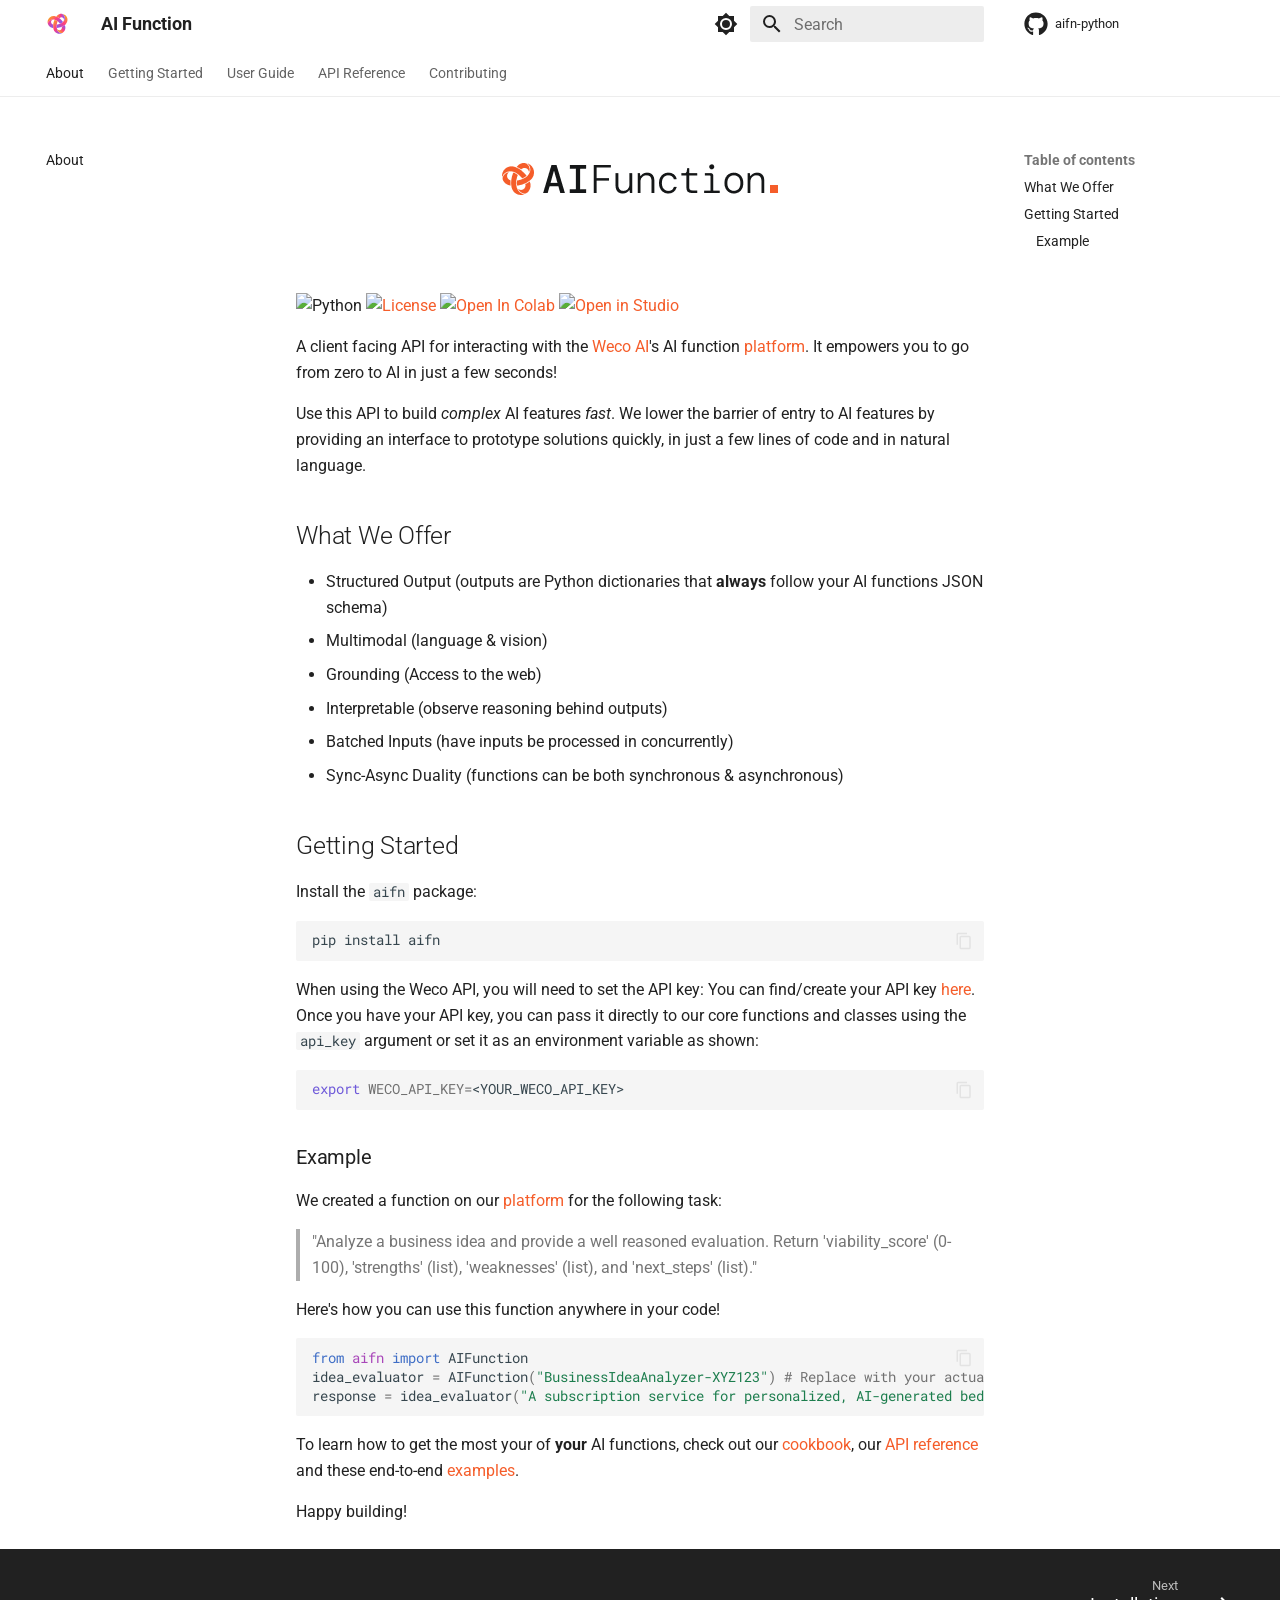
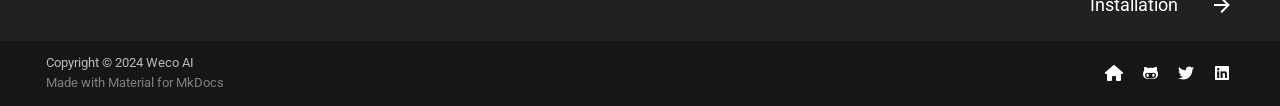
==== commit 97b1e6c6: "Deployed e58e3a4 with MkDocs version: 1.6.1" ====
--- a/index.html
+++ b/index.html
@@ -1,4 +1,4 @@
-<!doctype html><html lang=en class=no-js> <head><meta charset=utf-8><meta name=viewport content="width=device-width,initial-scale=1"><meta name=description content="Documentation for `aifn`, a client-side API for interacting with Weco AI's AI functions."><meta name=author content="Weco AI"><link href=https://WecoAI.github.io/aifn-python/ rel=canonical><link href=getting_started/installation/ rel=next><link rel=icon href=assets/weco.svg><meta name=generator content="mkdocs-1.6.1, mkdocs-material-9.5.46"><title>AI Function</title><link rel=stylesheet href=assets/stylesheets/main.6f8fc17f.min.css><link rel=stylesheet href=assets/stylesheets/palette.06af60db.min.css><link rel=preconnect href=https://fonts.gstatic.com crossorigin><link rel=stylesheet href="https://fonts.googleapis.com/css?family=Roboto:300,300i,400,400i,700,700i%7CRoboto+Mono:400,400i,700,700i&display=fallback"><style>:root{--md-text-font:"Roboto";--md-code-font:"Roboto Mono"}</style><link rel=stylesheet href=assets/_mkdocstrings.css><link rel=stylesheet href=stylesheets/extra.css><link rel=stylesheet href=https://cdnjs.cloudflare.com/ajax/libs/KaTeX/0.16.7/katex.min.css><script>__md_scope=new URL(".",location),__md_hash=e=>[...e].reduce(((e,_)=>(e<<5)-e+_.charCodeAt(0)),0),__md_get=(e,_=localStorage,t=__md_scope)=>JSON.parse(_.getItem(t.pathname+"."+e)),__md_set=(e,_,t=localStorage,a=__md_scope)=>{try{t.setItem(a.pathname+"."+e,JSON.stringify(_))}catch(e){}}</script></head> <body dir=ltr data-md-color-scheme=default data-md-color-primary=white data-md-color-accent=deep-orange> <input class=md-toggle data-md-toggle=drawer type=checkbox id=__drawer autocomplete=off> <input class=md-toggle data-md-toggle=search type=checkbox id=__search autocomplete=off> <label class=md-overlay for=__drawer></label> <div data-md-component=skip> <a href=#_1 class=md-skip> Skip to content </a> </div> <div data-md-component=announce> </div> <header class=md-header data-md-component=header> <nav class="md-header__inner md-grid" aria-label=Header> <a href=. title="AI Function" class="md-header__button md-logo" aria-label="AI Function" data-md-component=logo> <svg viewbox="457.34072022160666 394.2 109.83379501385042 113.4" xmlns:xlink=http://www.w3.org/1999/xlink xmlns=http://www.w3.org/2000/svg data-name="Слой 1" id=_Слой_1 style="max-height: 500px" width=109.83379501385042 height=113.4> <defs> <style>
+<!doctype html><html lang=en class=no-js> <head><meta charset=utf-8><meta name=viewport content="width=device-width,initial-scale=1"><meta name=description content="Documentation for `aifn`, a client-side API for interacting with Weco AI's AI functions."><meta name=author content="Weco AI"><link href=https://WecoAI.github.io/aifn-python/ rel=canonical><link href=getting_started/installation/ rel=next><link rel=icon href=assets/weco.svg><meta name=generator content="mkdocs-1.6.1, mkdocs-material-9.5.49"><title>AI Function</title><link rel=stylesheet href=assets/stylesheets/main.6f8fc17f.min.css><link rel=stylesheet href=assets/stylesheets/palette.06af60db.min.css><link rel=preconnect href=https://fonts.gstatic.com crossorigin><link rel=stylesheet href="https://fonts.googleapis.com/css?family=Roboto:300,300i,400,400i,700,700i%7CRoboto+Mono:400,400i,700,700i&display=fallback"><style>:root{--md-text-font:"Roboto";--md-code-font:"Roboto Mono"}</style><link rel=stylesheet href=assets/_mkdocstrings.css><link rel=stylesheet href=stylesheets/extra.css><link rel=stylesheet href=https://cdnjs.cloudflare.com/ajax/libs/KaTeX/0.16.7/katex.min.css><script>__md_scope=new URL(".",location),__md_hash=e=>[...e].reduce(((e,_)=>(e<<5)-e+_.charCodeAt(0)),0),__md_get=(e,_=localStorage,t=__md_scope)=>JSON.parse(_.getItem(t.pathname+"."+e)),__md_set=(e,_,t=localStorage,a=__md_scope)=>{try{t.setItem(a.pathname+"."+e,JSON.stringify(_))}catch(e){}}</script></head> <body dir=ltr data-md-color-scheme=default data-md-color-primary=white data-md-color-accent=deep-orange> <input class=md-toggle data-md-toggle=drawer type=checkbox id=__drawer autocomplete=off> <input class=md-toggle data-md-toggle=search type=checkbox id=__search autocomplete=off> <label class=md-overlay for=__drawer></label> <div data-md-component=skip> <a href=#_1 class=md-skip> Skip to content </a> </div> <div data-md-component=announce> </div> <header class=md-header data-md-component=header> <nav class="md-header__inner md-grid" aria-label=Header> <a href=. title="AI Function" class="md-header__button md-logo" aria-label="AI Function" data-md-component=logo> <svg viewbox="457.34072022160666 394.2 109.83379501385042 113.4" xmlns:xlink=http://www.w3.org/1999/xlink xmlns=http://www.w3.org/2000/svg data-name="Слой 1" id=_Слой_1 style="max-height: 500px" width=109.83379501385042 height=113.4> <defs> <style>
       .cls-1 {
         fill: url(#_Безымянный_градиент_8);
       }
@@ -38,7 +38,7 @@
       .cls-8 {
         fill: url(#_Безымянный_градиент_10-2);
       }
-    </style> <lineargradient gradientunits=userSpaceOnUse gradienttransform="translate(1103.6 -1390.4) rotate(45)" y2=1722.82 x2=894.85 y1=1722.82 x1=835.17 data-name="Безымянный градиент 10" id=_Безымянный_градиент_10> <stop stop-color=#f99d24 offset=0 /> <stop stop-color=#ff3c82 offset=.47 /> <stop stop-color=#c649b6 offset=.69 /> <stop stop-color=#9854e1 offset=.9 /> <stop stop-color=#8759f2 offset=1 /> </lineargradient> <lineargradient gradientunits=userSpaceOnUse gradienttransform="translate(1103.6 -1390.4) rotate(45)" y2=1736.49 x2=882.93 y1=1736.49 x1=845.28 data-name="Безымянный градиент 13" id=_Безымянный_градиент_13> <stop stop-color=#ff3c82 offset=0 /> <stop stop-color=#fd3c83 offset=0 /> <stop stop-color=#be4bbe offset=.48 /> <stop stop-color=#9655e3 offset=.82 /> <stop stop-color=#8759f2 offset=1 /> </lineargradient> <lineargradient xlink:href=#_Безымянный_градиент_10 y2=1733.25 x2=930.17 y1=1733.25 x1=858.98 id=_Безымянный_градиент_10-2 data-name="Безымянный градиент 10"/> <lineargradient xlink:href=#_Безымянный_градиент_10 y2=1699.44 x2=913.44 y1=1742.08 x1=913.44 id=_Безымянный_градиент_10-3 data-name="Безымянный градиент 10"/> <lineargradient gradientunits=userSpaceOnUse gradienttransform="translate(1103.6 -1390.4) rotate(45)" y2=1664.98 x2=888.71 y1=1736.43 x1=888.71 data-name="Безымянный градиент 8" id=_Безымянный_градиент_8> <stop stop-color=#8759f2 offset=0 /> <stop stop-color=#9854e1 offset=.1 /> <stop stop-color=#c649b6 offset=.31 /> <stop stop-color=#ff3c82 offset=.53 /> <stop stop-color=#f99d24 offset=1 /> </lineargradient> <lineargradient xlink:href=#_Безымянный_градиент_10 y2=1674.57 x2=886.51 y1=1702.9 x1=858.19 id=_Безымянный_градиент_10-4 data-name="Безымянный градиент 10"/> <lineargradient gradientunits=userSpaceOnUse gradienttransform="translate(2223.51 -436.72) rotate(90)" y2=1711.15 x2=875.01 y1=1711.15 x1=875.01 data-name="Безымянный градиент 182" id=_Безымянный_градиент_182> <stop stop-color=#4629bb offset=0 /> <stop stop-color=#cf77c1 offset=1 /> </lineargradient> <lineargradient xlink:href=#_Безымянный_градиент_182 gradienttransform="translate(1103.6 -1390.4) rotate(45)" y2=1717.03 x2=857.73 y1=1717.03 x1=856.1 id=_Безымянный_градиент_182-2 data-name="Безымянный градиент 182"/> </defs> <path d=M537.85,440.86c-3.78,3.48-8.57,6.37-14.29,8.63-1.58-1.99-3.35-3.96-5.29-5.91-1.94-1.94-3.91-3.71-5.9-5.29h0s0,0,0,0c-4.82-3.83-9.71-6.53-14.62-8.06h0c-.46-.15-.91-.28-1.37-.4-.65-.18-1.3-.29-1.95-.35-.02,0-.03,0-.05,0-14.05-2.04-26.22,6.4-28.64,19.29-1.28-4.77-1.33-9.86-.01-14.77,4.07-15.2,19.75-24.25,34.95-20.18,1.88.5,3.76,1.13,5.63,1.86,5.01,1.97,9.92,4.75,14.69,8.33,3.07,2.3,6.08,4.92,9.01,7.85,2.93,2.93,5.55,5.94,7.85,9.01Z class=cls-3 /> <path d=M491.71,470.14c-1.99-.3-3.93-.7-5.81-1.2-4.84-1.3-9.26-3.84-12.78-7.37-3.6-3.6-6.1-8.04-7.38-12.81,2.41-12.89,14.59-21.33,28.64-19.29-5.68-.52-11.11,3.11-12.63,8.81-1.1,4.11.09,8.54,3.1,11.56,1.47,1.47,3.32,2.53,5.34,3.08.46.12.92.24,1.38.34-.71,5.92-.67,11.56.13,16.88Z class=cls-2 /> <path d=M536.42,492.25c-2.58,1.74-5.46,3.05-8.56,3.88-9.82,2.63-20.38-.2-27.58-7.4-3.53-3.53-6.07-7.94-7.37-12.78-.5-1.88-.9-3.82-1.2-5.8,0,0,0,0,0,0-.8-5.33-.84-10.96-.13-16.88.46-3.81,1.22-7.73,2.29-11.73,1.07-4,2.37-7.77,3.88-11.3,4.91,1.53,9.8,4.23,14.62,8.06h0c-.93,2.36-1.76,4.87-2.47,7.53-.71,2.66-1.26,5.25-1.63,7.76,0,0,0,0,0,0-.9,6.09-.8,11.67.32,16.69h0c.1.47.22.93.34,1.38,1.31,12.42,15.82,24.79,27.48,20.59Z class=cls-8 /> <path d=M536.42,492.25c-11.67,4.2-26.17-8.17-27.48-20.59.54,2.03,1.61,3.87,3.08,5.34,3.02,3.02,7.45,4.21,11.56,3.1,3.08-.82,5.66-2.8,7.25-5.57,1.6-2.76,2.02-5.98,1.2-9.07-.12-.45-.26-.91-.4-1.37,5.48-2.35,10.35-5.2,14.56-8.56.74,1.87,1.36,3.75,1.86,5.63,1.97,7.36.96,15.05-2.85,21.65-2.21,3.83-5.21,7.02-8.77,9.42Z class=cls-7 /> <path d=M546.17,455.55h0c-4.21,3.36-9.07,6.21-14.56,8.56h0c-3.53,1.51-7.3,2.81-11.3,3.88-4,1.07-7.92,1.84-11.73,2.29-1.13-5.02-1.23-10.6-.32-16.69,2.51-.37,5.1-.91,7.76-1.63,2.65-.71,5.17-1.53,7.53-2.47h0c5.72-2.26,10.51-5.15,14.29-8.63.35-.32.69-.65,1.03-.99.52-.52.98-1.07,1.38-1.65,11.82-14.27,4.55-28.47-5.63-35.01,5.85.86,11.48,3.54,15.98,8.03,11.13,11.13,11.13,29.23,0,40.36-1.38,1.38-2.86,2.7-4.43,3.94Z class=cls-1 /> <path d=M540.26,438.22c3.22-4.66,2.76-11.1-1.38-15.24-4.66-4.66-12.24-4.66-16.9,0-.33.33-.66.68-.98,1.03-4.77-3.57-9.68-6.36-14.69-8.33,1.25-1.57,2.57-3.05,3.95-4.43,6.63-6.63,15.74-9.31,24.38-8.04h0c10.17,6.54,17.45,20.74,5.63,35.01Z class=cls-6 /> <rect height=0 width=0 y=438.29 x=512.36 class=cls-4 transform="translate(-159.85 490.67) rotate(-45)"/> <path d=M496.38,429.83c-.66-.14-1.31-.26-1.95-.35 class=cls-5 /> <g> <g> <path d=M610.02,478.03c-.16,0-.35-.1-.58-.29-.23-.19-.43-.45-.58-.76l-16.42-40.41c-.54-1.63-1.36-2.97-2.45-4.02-1.09-1.05-2.25-1.76-3.49-2.15-.7-.23-1.3-.52-1.8-.87-.51-.35-.76-.79-.76-1.34s.31-.87.93-.99c.62-.12,1.12-.17,1.51-.17,1.32,0,2.46.04,3.44.12.97.08,1.94.17,2.91.29.97.12,2.04.17,3.2.17,1.24,0,2.43-.06,3.55-.17,1.12-.12,2.23-.21,3.32-.29,1.09-.08,2.29-.12,3.61-.12.39,0,.89.08,1.51.23.62.16.93.47.93.93,0,.62-.29,1.07-.87,1.34-.58.27-1.18.56-1.8.87-.78.23-1.38.76-1.8,1.57-.43.82-.64,1.8-.64,2.97s.23,2.33.7,3.49l8.27,21.54c.08.23.23.35.47.35s.39-.12.47-.35l7.92-18.63c.31-.85.52-1.69.64-2.5.12-.82.17-1.61.17-2.39,0-1.4-.58-2.62-1.75-3.67-1.16-1.05-2.41-1.84-3.73-2.39-.7-.23-1.3-.5-1.8-.82-.51-.31-.76-.78-.76-1.4,0-.47.31-.78.93-.93.62-.15,1.2-.23,1.75-.23,1.4,0,2.83.1,4.31.29,1.47.2,3.1.29,4.89.29,2.17,0,4.08-.1,5.71-.29,1.63-.19,3.22-.29,4.77-.29.47,0,.99.08,1.57.23.58.16.87.51.87,1.05s-.29.97-.87,1.28c-.58.31-1.18.58-1.8.82-.86.31-1.65.74-2.39,1.28-.74.54-1.11,1.48-1.11,2.79,0,.62.06,1.26.17,1.92.12.66.33,1.34.64,2.04l8.15,20.96c.23.62.47.93.7.93s.47-.27.7-.82l8.04-19.21c.31-.7.52-1.49.64-2.39.12-.89.17-1.65.17-2.27,0-1.32-.41-2.43-1.22-3.32-.82-.89-1.69-1.49-2.62-1.8-.62-.23-1.22-.5-1.8-.82-.58-.31-.87-.78-.87-1.4,0-.47.31-.78.93-.93.62-.15,1.12-.23,1.51-.23,1.94,0,3.4.08,4.37.23.97.16,2.35.23,4.13.23,1.24,0,2.17-.04,2.79-.12.62-.08,1.22-.15,1.8-.23.58-.08,1.42-.12,2.5-.12.47,0,.99.06,1.57.17.58.12.87.45.87.99s-.25.99-.76,1.34c-.51.35-1.07.64-1.69.87-1.32.39-2.52,1.28-3.61,2.68-1.09,1.4-2.02,2.99-2.79,4.77l-16.07,39.01c-.31.62-.78.93-1.4.93-.47,0-.89-.31-1.28-.93l-12.93-31.21c-.16-.47-.35-.7-.58-.7s-.43.27-.58.82l-13.04,31.09c-.31.7-.78,1.05-1.4,1.05Z class=cls-9 /> <path d=M688.04,476.75c-4.19,0-7.9-1.07-11.12-3.2-3.22-2.13-5.76-5.12-7.63-8.97-1.86-3.84-2.79-8.29-2.79-13.33,0-4.58,1.07-8.77,3.2-12.58,2.13-3.8,4.99-6.85,8.56-9.14,3.57-2.29,7.49-3.44,11.76-3.44,3.18,0,6.04.64,8.56,1.92,2.52,1.28,4.5,3.07,5.94,5.36,1.44,2.29,2.15,4.91,2.15,7.86,0,2.56-1.2,3.84-3.61,3.84h-24.11c-1.09,0-1.86.31-2.33.93-.47.62-.7,1.75-.7,3.38,0,3.42.78,6.54,2.33,9.37,1.55,2.83,3.61,5.11,6.17,6.81,2.56,1.71,5.39,2.56,8.5,2.56,2.33,0,4.44-.45,6.35-1.34,1.9-.89,3.67-2.15,5.3-3.78.23-.31.45-.54.64-.7.19-.15.41-.23.64-.23.7,0,1.05.43,1.05,1.28,0,1.24-.54,2.72-1.63,4.42-1.09,1.63-2.47,3.13-4.13,4.48-1.67,1.36-3.61,2.45-5.82,3.26-2.21.82-4.64,1.22-7.28,1.22ZM679.08,441.11h9.32c2.02,0,3.61-.04,4.77-.12,1.16-.08,2.25-.23,3.26-.47.39-.15.66-.48.82-.99.15-.5.23-1.15.23-1.92,0-2.17-.89-4.02-2.68-5.53-1.79-1.51-3.92-2.27-6.4-2.27-1.71,0-3.4.51-5.07,1.51-1.67,1.01-3.05,2.27-4.13,3.78-1.09,1.51-1.59,3.05-1.51,4.6,0,.93.47,1.4,1.4,1.4Z class=cls-9 /> <path d=M759.66,476.75c-3.96,0-7.53-1.03-10.71-3.09-3.18-2.06-5.71-4.87-7.57-8.44-1.86-3.57-2.79-7.57-2.79-11.99,0-5.05,1.12-9.63,3.38-13.74,2.25-4.11,5.28-7.37,9.08-9.78,3.8-2.41,7.99-3.61,12.58-3.61,5.51,0,10.25,1.59,14.21,4.77.85.78,1.28,1.51,1.28,2.21,0,.54-.29,1.22-.87,2.04-.58.82-1.28,1.51-2.1,2.1-.82.58-1.57.87-2.27.87-.47,0-.95-.15-1.46-.47-.51-.31-.99-.66-1.46-1.05-1.86-1.47-3.82-2.78-5.88-3.9-2.06-1.12-3.82-1.69-5.3-1.69-3.49,0-6.27,1.57-8.33,4.72-2.06,3.14-3.09,7.55-3.09,13.22,0,3.73.72,7.03,2.15,9.9,1.44,2.87,3.42,5.12,5.94,6.75,2.52,1.63,5.41,2.45,8.68,2.45,2.25,0,4.21-.37,5.88-1.11,1.67-.74,3.44-2,5.3-3.78.23-.15.48-.31.76-.47.27-.16.52-.23.76-.23.85,0,1.28.58,1.28,1.75,0,.39-.12.87-.35,1.46-.23.58-.58,1.22-1.05,1.92-1.09,1.55-2.52,3.05-4.31,4.48-1.79,1.44-3.84,2.58-6.17,3.44-2.33.85-4.85,1.28-7.57,1.28Z class=cls-9 /> <path d=M808.22,476.63c-4.43,0-8.44-1.03-12.05-3.09-3.61-2.06-6.46-4.87-8.56-8.44-2.1-3.57-3.14-7.65-3.14-12.23,0-3.42.66-6.71,1.98-9.9,1.32-3.18,3.18-6.06,5.59-8.62,2.41-2.56,5.2-4.6,8.38-6.11,3.18-1.51,6.6-2.27,10.25-2.27,4.58,0,8.73,1.11,12.46,3.32,3.73,2.21,6.68,5.11,8.85,8.68,2.17,3.57,3.26,7.49,3.26,11.76,0,4.66-1.01,9.05-3.03,13.16-2.02,4.12-5.03,7.43-9.02,9.96-4,2.52-8.99,3.78-14.96,3.78ZM810.67,472.55c2.25,0,4.27-.45,6.06-1.34,1.79-.89,3.18-2.27,4.19-4.13.93-1.79,1.57-3.98,1.92-6.58.35-2.6.52-5.26.52-7.98,0-3.88-.62-7.53-1.86-10.95-1.24-3.42-2.95-6.17-5.12-8.27-2.17-2.1-4.74-3.14-7.69-3.14-1.79,0-3.4.29-4.83.87-1.44.58-2.74,1.57-3.9,2.97-1.48,1.79-2.45,4.1-2.91,6.93-.47,2.83-.7,5.92-.7,9.26,0,3.73.62,7.3,1.86,10.71,1.24,3.42,2.93,6.21,5.07,8.38,2.13,2.17,4.6,3.26,7.39,3.26Z class=cls-9 /> </g> <path d=M721.82,459.27c-1.9,0-3.57-.7-5-2.1-1.43-1.4-2.14-3.08-2.14-5.04,0-2.08.71-3.84,2.14-5.26,1.43-1.43,3.09-2.14,5-2.14,2.14,0,3.91.71,5.31,2.14,1.4,1.43,2.1,3.18,2.1,5.26,0,1.96-.7,3.64-2.1,5.04-1.4,1.4-3.17,2.1-5.31,2.1Z class=cls-9 /> </g> </svg> </a> <label class="md-header__button md-icon" for=__drawer> <svg xmlns=http://www.w3.org/2000/svg viewbox="0 0 24 24"><path d="M3 6h18v2H3zm0 5h18v2H3zm0 5h18v2H3z"/></svg> </label> <div class=md-header__title data-md-component=header-title> <div class=md-header__ellipsis> <div class=md-header__topic> <span class=md-ellipsis> AI Function </span> </div> <div class=md-header__topic data-md-component=header-topic> <span class=md-ellipsis> About </span> </div> </div> </div> <form class=md-header__option data-md-component=palette> <input class=md-option data-md-color-media data-md-color-scheme=default data-md-color-primary=white data-md-color-accent=deep-orange aria-label="Dark Mode" type=radio name=__palette id=__palette_0> <label class="md-header__button md-icon" title="Dark Mode" for=__palette_1 hidden> <svg xmlns=http://www.w3.org/2000/svg viewbox="0 0 24 24"><path d="M12 8a4 4 0 0 0-4 4 4 4 0 0 0 4 4 4 4 0 0 0 4-4 4 4 0 0 0-4-4m0 10a6 6 0 0 1-6-6 6 6 0 0 1 6-6 6 6 0 0 1 6 6 6 6 0 0 1-6 6m8-9.31V4h-4.69L12 .69 8.69 4H4v4.69L.69 12 4 15.31V20h4.69L12 23.31 15.31 20H20v-4.69L23.31 12z"/></svg> </label> <input class=md-option data-md-color-media data-md-color-scheme=slate data-md-color-primary=black data-md-color-accent=deep-orange aria-label="Light Mode" type=radio name=__palette id=__palette_1> <label class="md-header__button md-icon" title="Light Mode" for=__palette_0 hidden> <svg xmlns=http://www.w3.org/2000/svg viewbox="0 0 24 24"><path d="M12 18c-.89 0-1.74-.2-2.5-.55C11.56 16.5 13 14.42 13 12s-1.44-4.5-3.5-5.45C10.26 6.2 11.11 6 12 6a6 6 0 0 1 6 6 6 6 0 0 1-6 6m8-9.31V4h-4.69L12 .69 8.69 4H4v4.69L.69 12 4 15.31V20h4.69L12 23.31 15.31 20H20v-4.69L23.31 12z"/></svg> </label> </form> <script>var palette=__md_get("__palette");if(palette&&palette.color){if("(prefers-color-scheme)"===palette.color.media){var media=matchMedia("(prefers-color-scheme: light)"),input=document.querySelector(media.matches?"[data-md-color-media='(prefers-color-scheme: light)']":"[data-md-color-media='(prefers-color-scheme: dark)']");palette.color.media=input.getAttribute("data-md-color-media"),palette.color.scheme=input.getAttribute("data-md-color-scheme"),palette.color.primary=input.getAttribute("data-md-color-primary"),palette.color.accent=input.getAttribute("data-md-color-accent")}for(var[key,value]of Object.entries(palette.color))document.body.setAttribute("data-md-color-"+key,value)}</script> <label class="md-header__button md-icon" for=__search> <svg xmlns=http://www.w3.org/2000/svg viewbox="0 0 24 24"><path d="M9.5 3A6.5 6.5 0 0 1 16 9.5c0 1.61-.59 3.09-1.56 4.23l.27.27h.79l5 5-1.5 1.5-5-5v-.79l-.27-.27A6.52 6.52 0 0 1 9.5 16 6.5 6.5 0 0 1 3 9.5 6.5 6.5 0 0 1 9.5 3m0 2C7 5 5 7 5 9.5S7 14 9.5 14 14 12 14 9.5 12 5 9.5 5"/></svg> </label> <div class=md-search data-md-component=search role=dialog> <label class=md-search__overlay for=__search></label> <div class=md-search__inner role=search> <form class=md-search__form name=search> <input type=text class=md-search__input name=query aria-label=Search placeholder=Search autocapitalize=off autocorrect=off autocomplete=off spellcheck=false data-md-component=search-query required> <label class="md-search__icon md-icon" for=__search> <svg xmlns=http://www.w3.org/2000/svg viewbox="0 0 24 24"><path d="M9.5 3A6.5 6.5 0 0 1 16 9.5c0 1.61-.59 3.09-1.56 4.23l.27.27h.79l5 5-1.5 1.5-5-5v-.79l-.27-.27A6.52 6.52 0 0 1 9.5 16 6.5 6.5 0 0 1 3 9.5 6.5 6.5 0 0 1 9.5 3m0 2C7 5 5 7 5 9.5S7 14 9.5 14 14 12 14 9.5 12 5 9.5 5"/></svg> <svg xmlns=http://www.w3.org/2000/svg viewbox="0 0 24 24"><path d="M20 11v2H8l5.5 5.5-1.42 1.42L4.16 12l7.92-7.92L13.5 5.5 8 11z"/></svg> </label> <nav class=md-search__options aria-label=Search> <a href=javascript:void(0) class="md-search__icon md-icon" title=Share aria-label=Share data-clipboard data-clipboard-text data-md-component=search-share tabindex=-1> <svg xmlns=http://www.w3.org/2000/svg viewbox="0 0 24 24"><path d="M18 16.08c-.76 0-1.44.3-1.96.77L8.91 12.7c.05-.23.09-.46.09-.7s-.04-.47-.09-.7l7.05-4.11c.54.5 1.25.81 2.04.81a3 3 0 0 0 3-3 3 3 0 0 0-3-3 3 3 0 0 0-3 3c0 .24.04.47.09.7L8.04 9.81C7.5 9.31 6.79 9 6 9a3 3 0 0 0-3 3 3 3 0 0 0 3 3c.79 0 1.5-.31 2.04-.81l7.12 4.15c-.05.21-.08.43-.08.66 0 1.61 1.31 2.91 2.92 2.91s2.92-1.3 2.92-2.91A2.92 2.92 0 0 0 18 16.08"/></svg> </a> <button type=reset class="md-search__icon md-icon" title=Clear aria-label=Clear tabindex=-1> <svg xmlns=http://www.w3.org/2000/svg viewbox="0 0 24 24"><path d="M19 6.41 17.59 5 12 10.59 6.41 5 5 6.41 10.59 12 5 17.59 6.41 19 12 13.41 17.59 19 19 17.59 13.41 12z"/></svg> </button> </nav> <div class=md-search__suggest data-md-component=search-suggest></div> </form> <div class=md-search__output> <div class=md-search__scrollwrap tabindex=0 data-md-scrollfix> <div class=md-search-result data-md-component=search-result> <div class=md-search-result__meta> Initializing search </div> <ol class=md-search-result__list role=presentation></ol> </div> </div> </div> </div> </div> <div class=md-header__source> <a href=https://github.com/WecoAI/aifn-python title="Go to repository" class=md-source data-md-component=source> <div class="md-source__icon md-icon"> <svg xmlns=http://www.w3.org/2000/svg viewbox="0 0 496 512"><!-- Font Awesome Free 6.7.1 by @fontawesome - https://fontawesome.com License - https://fontawesome.com/license/free (Icons: CC BY 4.0, Fonts: SIL OFL 1.1, Code: MIT License) Copyright 2024 Fonticons, Inc.--><path d="M165.9 397.4c0 2-2.3 3.6-5.2 3.6-3.3.3-5.6-1.3-5.6-3.6 0-2 2.3-3.6 5.2-3.6 3-.3 5.6 1.3 5.6 3.6m-31.1-4.5c-.7 2 1.3 4.3 4.3 4.9 2.6 1 5.6 0 6.2-2s-1.3-4.3-4.3-5.2c-2.6-.7-5.5.3-6.2 2.3m44.2-1.7c-2.9.7-4.9 2.6-4.6 4.9.3 2 2.9 3.3 5.9 2.6 2.9-.7 4.9-2.6 4.6-4.6-.3-1.9-3-3.2-5.9-2.9M244.8 8C106.1 8 0 113.3 0 252c0 110.9 69.8 205.8 169.5 239.2 12.8 2.3 17.3-5.6 17.3-12.1 0-6.2-.3-40.4-.3-61.4 0 0-70 15-84.7-29.8 0 0-11.4-29.1-27.8-36.6 0 0-22.9-15.7 1.6-15.4 0 0 24.9 2 38.6 25.8 21.9 38.6 58.6 27.5 72.9 20.9 2.3-16 8.8-27.1 16-33.7-55.9-6.2-112.3-14.3-112.3-110.5 0-27.5 7.6-41.3 23.6-58.9-2.6-6.5-11.1-33.3 2.6-67.9 20.9-6.5 69 27 69 27 20-5.6 41.5-8.5 62.8-8.5s42.8 2.9 62.8 8.5c0 0 48.1-33.6 69-27 13.7 34.7 5.2 61.4 2.6 67.9 16 17.7 25.8 31.5 25.8 58.9 0 96.5-58.9 104.2-114.8 110.5 9.2 7.9 17 22.9 17 46.4 0 33.7-.3 75.4-.3 83.6 0 6.5 4.6 14.4 17.3 12.1C428.2 457.8 496 362.9 496 252 496 113.3 383.5 8 244.8 8M97.2 352.9c-1.3 1-1 3.3.7 5.2 1.6 1.6 3.9 2.3 5.2 1 1.3-1 1-3.3-.7-5.2-1.6-1.6-3.9-2.3-5.2-1m-10.8-8.1c-.7 1.3.3 2.9 2.3 3.9 1.6 1 3.6.7 4.3-.7.7-1.3-.3-2.9-2.3-3.9-2-.6-3.6-.3-4.3.7m32.4 35.6c-1.6 1.3-1 4.3 1.3 6.2 2.3 2.3 5.2 2.6 6.5 1 1.3-1.3.7-4.3-1.3-6.2-2.2-2.3-5.2-2.6-6.5-1m-11.4-14.7c-1.6 1-1.6 3.6 0 5.9s4.3 3.3 5.6 2.3c1.6-1.3 1.6-3.9 0-6.2-1.4-2.3-4-3.3-5.6-2"/></svg> </div> <div class=md-source__repository> aifn-python </div> </a> </div> </nav> </header> <div class=md-container data-md-component=container> <nav class=md-tabs aria-label=Tabs data-md-component=tabs> <div class=md-grid> <ul class=md-tabs__list> <li class="md-tabs__item md-tabs__item--active"> <a href=. class=md-tabs__link> About </a> </li> <li class=md-tabs__item> <a href=getting_started/installation/ class=md-tabs__link> Getting Started </a> </li> <li class=md-tabs__item> <a href=cookbook/cookbook/ class=md-tabs__link> Cookbook </a> </li> <li class=md-tabs__item> <a href=api/api/ class=md-tabs__link> API Reference </a> </li> <li class=md-tabs__item> <a href=contributing/ class=md-tabs__link> Contributing </a> </li> </ul> </div> </nav> <main class=md-main data-md-component=main> <div class="md-main__inner md-grid"> <div class="md-sidebar md-sidebar--primary" data-md-component=sidebar data-md-type=navigation> <div class=md-sidebar__scrollwrap> <div class=md-sidebar__inner> <nav class="md-nav md-nav--primary md-nav--lifted" aria-label=Navigation data-md-level=0> <label class=md-nav__title for=__drawer> <a href=. title="AI Function" class="md-nav__button md-logo" aria-label="AI Function" data-md-component=logo> <svg viewbox="457.34072022160666 394.2 109.83379501385042 113.4" xmlns:xlink=http://www.w3.org/1999/xlink xmlns=http://www.w3.org/2000/svg data-name="Слой 1" id=_Слой_1 style="max-height: 500px" width=109.83379501385042 height=113.4> <defs> <style>
+    </style> <lineargradient gradientunits=userSpaceOnUse gradienttransform="translate(1103.6 -1390.4) rotate(45)" y2=1722.82 x2=894.85 y1=1722.82 x1=835.17 data-name="Безымянный градиент 10" id=_Безымянный_градиент_10> <stop stop-color=#f99d24 offset=0 /> <stop stop-color=#ff3c82 offset=.47 /> <stop stop-color=#c649b6 offset=.69 /> <stop stop-color=#9854e1 offset=.9 /> <stop stop-color=#8759f2 offset=1 /> </lineargradient> <lineargradient gradientunits=userSpaceOnUse gradienttransform="translate(1103.6 -1390.4) rotate(45)" y2=1736.49 x2=882.93 y1=1736.49 x1=845.28 data-name="Безымянный градиент 13" id=_Безымянный_градиент_13> <stop stop-color=#ff3c82 offset=0 /> <stop stop-color=#fd3c83 offset=0 /> <stop stop-color=#be4bbe offset=.48 /> <stop stop-color=#9655e3 offset=.82 /> <stop stop-color=#8759f2 offset=1 /> </lineargradient> <lineargradient xlink:href=#_Безымянный_градиент_10 y2=1733.25 x2=930.17 y1=1733.25 x1=858.98 id=_Безымянный_градиент_10-2 data-name="Безымянный градиент 10"/> <lineargradient xlink:href=#_Безымянный_градиент_10 y2=1699.44 x2=913.44 y1=1742.08 x1=913.44 id=_Безымянный_градиент_10-3 data-name="Безымянный градиент 10"/> <lineargradient gradientunits=userSpaceOnUse gradienttransform="translate(1103.6 -1390.4) rotate(45)" y2=1664.98 x2=888.71 y1=1736.43 x1=888.71 data-name="Безымянный градиент 8" id=_Безымянный_градиент_8> <stop stop-color=#8759f2 offset=0 /> <stop stop-color=#9854e1 offset=.1 /> <stop stop-color=#c649b6 offset=.31 /> <stop stop-color=#ff3c82 offset=.53 /> <stop stop-color=#f99d24 offset=1 /> </lineargradient> <lineargradient xlink:href=#_Безымянный_градиент_10 y2=1674.57 x2=886.51 y1=1702.9 x1=858.19 id=_Безымянный_градиент_10-4 data-name="Безымянный градиент 10"/> <lineargradient gradientunits=userSpaceOnUse gradienttransform="translate(2223.51 -436.72) rotate(90)" y2=1711.15 x2=875.01 y1=1711.15 x1=875.01 data-name="Безымянный градиент 182" id=_Безымянный_градиент_182> <stop stop-color=#4629bb offset=0 /> <stop stop-color=#cf77c1 offset=1 /> </lineargradient> <lineargradient xlink:href=#_Безымянный_градиент_182 gradienttransform="translate(1103.6 -1390.4) rotate(45)" y2=1717.03 x2=857.73 y1=1717.03 x1=856.1 id=_Безымянный_градиент_182-2 data-name="Безымянный градиент 182"/> </defs> <path d=M537.85,440.86c-3.78,3.48-8.57,6.37-14.29,8.63-1.58-1.99-3.35-3.96-5.29-5.91-1.94-1.94-3.91-3.71-5.9-5.29h0s0,0,0,0c-4.82-3.83-9.71-6.53-14.62-8.06h0c-.46-.15-.91-.28-1.37-.4-.65-.18-1.3-.29-1.95-.35-.02,0-.03,0-.05,0-14.05-2.04-26.22,6.4-28.64,19.29-1.28-4.77-1.33-9.86-.01-14.77,4.07-15.2,19.75-24.25,34.95-20.18,1.88.5,3.76,1.13,5.63,1.86,5.01,1.97,9.92,4.75,14.69,8.33,3.07,2.3,6.08,4.92,9.01,7.85,2.93,2.93,5.55,5.94,7.85,9.01Z class=cls-3 /> <path d=M491.71,470.14c-1.99-.3-3.93-.7-5.81-1.2-4.84-1.3-9.26-3.84-12.78-7.37-3.6-3.6-6.1-8.04-7.38-12.81,2.41-12.89,14.59-21.33,28.64-19.29-5.68-.52-11.11,3.11-12.63,8.81-1.1,4.11.09,8.54,3.1,11.56,1.47,1.47,3.32,2.53,5.34,3.08.46.12.92.24,1.38.34-.71,5.92-.67,11.56.13,16.88Z class=cls-2 /> <path d=M536.42,492.25c-2.58,1.74-5.46,3.05-8.56,3.88-9.82,2.63-20.38-.2-27.58-7.4-3.53-3.53-6.07-7.94-7.37-12.78-.5-1.88-.9-3.82-1.2-5.8,0,0,0,0,0,0-.8-5.33-.84-10.96-.13-16.88.46-3.81,1.22-7.73,2.29-11.73,1.07-4,2.37-7.77,3.88-11.3,4.91,1.53,9.8,4.23,14.62,8.06h0c-.93,2.36-1.76,4.87-2.47,7.53-.71,2.66-1.26,5.25-1.63,7.76,0,0,0,0,0,0-.9,6.09-.8,11.67.32,16.69h0c.1.47.22.93.34,1.38,1.31,12.42,15.82,24.79,27.48,20.59Z class=cls-8 /> <path d=M536.42,492.25c-11.67,4.2-26.17-8.17-27.48-20.59.54,2.03,1.61,3.87,3.08,5.34,3.02,3.02,7.45,4.21,11.56,3.1,3.08-.82,5.66-2.8,7.25-5.57,1.6-2.76,2.02-5.98,1.2-9.07-.12-.45-.26-.91-.4-1.37,5.48-2.35,10.35-5.2,14.56-8.56.74,1.87,1.36,3.75,1.86,5.63,1.97,7.36.96,15.05-2.85,21.65-2.21,3.83-5.21,7.02-8.77,9.42Z class=cls-7 /> <path d=M546.17,455.55h0c-4.21,3.36-9.07,6.21-14.56,8.56h0c-3.53,1.51-7.3,2.81-11.3,3.88-4,1.07-7.92,1.84-11.73,2.29-1.13-5.02-1.23-10.6-.32-16.69,2.51-.37,5.1-.91,7.76-1.63,2.65-.71,5.17-1.53,7.53-2.47h0c5.72-2.26,10.51-5.15,14.29-8.63.35-.32.69-.65,1.03-.99.52-.52.98-1.07,1.38-1.65,11.82-14.27,4.55-28.47-5.63-35.01,5.85.86,11.48,3.54,15.98,8.03,11.13,11.13,11.13,29.23,0,40.36-1.38,1.38-2.86,2.7-4.43,3.94Z class=cls-1 /> <path d=M540.26,438.22c3.22-4.66,2.76-11.1-1.38-15.24-4.66-4.66-12.24-4.66-16.9,0-.33.33-.66.68-.98,1.03-4.77-3.57-9.68-6.36-14.69-8.33,1.25-1.57,2.57-3.05,3.95-4.43,6.63-6.63,15.74-9.31,24.38-8.04h0c10.17,6.54,17.45,20.74,5.63,35.01Z class=cls-6 /> <rect height=0 width=0 y=438.29 x=512.36 class=cls-4 transform="translate(-159.85 490.67) rotate(-45)"/> <path d=M496.38,429.83c-.66-.14-1.31-.26-1.95-.35 class=cls-5 /> <g> <g> <path d=M610.02,478.03c-.16,0-.35-.1-.58-.29-.23-.19-.43-.45-.58-.76l-16.42-40.41c-.54-1.63-1.36-2.97-2.45-4.02-1.09-1.05-2.25-1.76-3.49-2.15-.7-.23-1.3-.52-1.8-.87-.51-.35-.76-.79-.76-1.34s.31-.87.93-.99c.62-.12,1.12-.17,1.51-.17,1.32,0,2.46.04,3.44.12.97.08,1.94.17,2.91.29.97.12,2.04.17,3.2.17,1.24,0,2.43-.06,3.55-.17,1.12-.12,2.23-.21,3.32-.29,1.09-.08,2.29-.12,3.61-.12.39,0,.89.08,1.51.23.62.16.93.47.93.93,0,.62-.29,1.07-.87,1.34-.58.27-1.18.56-1.8.87-.78.23-1.38.76-1.8,1.57-.43.82-.64,1.8-.64,2.97s.23,2.33.7,3.49l8.27,21.54c.08.23.23.35.47.35s.39-.12.47-.35l7.92-18.63c.31-.85.52-1.69.64-2.5.12-.82.17-1.61.17-2.39,0-1.4-.58-2.62-1.75-3.67-1.16-1.05-2.41-1.84-3.73-2.39-.7-.23-1.3-.5-1.8-.82-.51-.31-.76-.78-.76-1.4,0-.47.31-.78.93-.93.62-.15,1.2-.23,1.75-.23,1.4,0,2.83.1,4.31.29,1.47.2,3.1.29,4.89.29,2.17,0,4.08-.1,5.71-.29,1.63-.19,3.22-.29,4.77-.29.47,0,.99.08,1.57.23.58.16.87.51.87,1.05s-.29.97-.87,1.28c-.58.31-1.18.58-1.8.82-.86.31-1.65.74-2.39,1.28-.74.54-1.11,1.48-1.11,2.79,0,.62.06,1.26.17,1.92.12.66.33,1.34.64,2.04l8.15,20.96c.23.62.47.93.7.93s.47-.27.7-.82l8.04-19.21c.31-.7.52-1.49.64-2.39.12-.89.17-1.65.17-2.27,0-1.32-.41-2.43-1.22-3.32-.82-.89-1.69-1.49-2.62-1.8-.62-.23-1.22-.5-1.8-.82-.58-.31-.87-.78-.87-1.4,0-.47.31-.78.93-.93.62-.15,1.12-.23,1.51-.23,1.94,0,3.4.08,4.37.23.97.16,2.35.23,4.13.23,1.24,0,2.17-.04,2.79-.12.62-.08,1.22-.15,1.8-.23.58-.08,1.42-.12,2.5-.12.47,0,.99.06,1.57.17.58.12.87.45.87.99s-.25.99-.76,1.34c-.51.35-1.07.64-1.69.87-1.32.39-2.52,1.28-3.61,2.68-1.09,1.4-2.02,2.99-2.79,4.77l-16.07,39.01c-.31.62-.78.93-1.4.93-.47,0-.89-.31-1.28-.93l-12.93-31.21c-.16-.47-.35-.7-.58-.7s-.43.27-.58.82l-13.04,31.09c-.31.7-.78,1.05-1.4,1.05Z class=cls-9 /> <path d=M688.04,476.75c-4.19,0-7.9-1.07-11.12-3.2-3.22-2.13-5.76-5.12-7.63-8.97-1.86-3.84-2.79-8.29-2.79-13.33,0-4.58,1.07-8.77,3.2-12.58,2.13-3.8,4.99-6.85,8.56-9.14,3.57-2.29,7.49-3.44,11.76-3.44,3.18,0,6.04.64,8.56,1.92,2.52,1.28,4.5,3.07,5.94,5.36,1.44,2.29,2.15,4.91,2.15,7.86,0,2.56-1.2,3.84-3.61,3.84h-24.11c-1.09,0-1.86.31-2.33.93-.47.62-.7,1.75-.7,3.38,0,3.42.78,6.54,2.33,9.37,1.55,2.83,3.61,5.11,6.17,6.81,2.56,1.71,5.39,2.56,8.5,2.56,2.33,0,4.44-.45,6.35-1.34,1.9-.89,3.67-2.15,5.3-3.78.23-.31.45-.54.64-.7.19-.15.41-.23.64-.23.7,0,1.05.43,1.05,1.28,0,1.24-.54,2.72-1.63,4.42-1.09,1.63-2.47,3.13-4.13,4.48-1.67,1.36-3.61,2.45-5.82,3.26-2.21.82-4.64,1.22-7.28,1.22ZM679.08,441.11h9.32c2.02,0,3.61-.04,4.77-.12,1.16-.08,2.25-.23,3.26-.47.39-.15.66-.48.82-.99.15-.5.23-1.15.23-1.92,0-2.17-.89-4.02-2.68-5.53-1.79-1.51-3.92-2.27-6.4-2.27-1.71,0-3.4.51-5.07,1.51-1.67,1.01-3.05,2.27-4.13,3.78-1.09,1.51-1.59,3.05-1.51,4.6,0,.93.47,1.4,1.4,1.4Z class=cls-9 /> <path d=M759.66,476.75c-3.96,0-7.53-1.03-10.71-3.09-3.18-2.06-5.71-4.87-7.57-8.44-1.86-3.57-2.79-7.57-2.79-11.99,0-5.05,1.12-9.63,3.38-13.74,2.25-4.11,5.28-7.37,9.08-9.78,3.8-2.41,7.99-3.61,12.58-3.61,5.51,0,10.25,1.59,14.21,4.77.85.78,1.28,1.51,1.28,2.21,0,.54-.29,1.22-.87,2.04-.58.82-1.28,1.51-2.1,2.1-.82.58-1.57.87-2.27.87-.47,0-.95-.15-1.46-.47-.51-.31-.99-.66-1.46-1.05-1.86-1.47-3.82-2.78-5.88-3.9-2.06-1.12-3.82-1.69-5.3-1.69-3.49,0-6.27,1.57-8.33,4.72-2.06,3.14-3.09,7.55-3.09,13.22,0,3.73.72,7.03,2.15,9.9,1.44,2.87,3.42,5.12,5.94,6.75,2.52,1.63,5.41,2.45,8.68,2.45,2.25,0,4.21-.37,5.88-1.11,1.67-.74,3.44-2,5.3-3.78.23-.15.48-.31.76-.47.27-.16.52-.23.76-.23.85,0,1.28.58,1.28,1.75,0,.39-.12.87-.35,1.46-.23.58-.58,1.22-1.05,1.92-1.09,1.55-2.52,3.05-4.31,4.48-1.79,1.44-3.84,2.58-6.17,3.44-2.33.85-4.85,1.28-7.57,1.28Z class=cls-9 /> <path d=M808.22,476.63c-4.43,0-8.44-1.03-12.05-3.09-3.61-2.06-6.46-4.87-8.56-8.44-2.1-3.57-3.14-7.65-3.14-12.23,0-3.42.66-6.71,1.98-9.9,1.32-3.18,3.18-6.06,5.59-8.62,2.41-2.56,5.2-4.6,8.38-6.11,3.18-1.51,6.6-2.27,10.25-2.27,4.58,0,8.73,1.11,12.46,3.32,3.73,2.21,6.68,5.11,8.85,8.68,2.17,3.57,3.26,7.49,3.26,11.76,0,4.66-1.01,9.05-3.03,13.16-2.02,4.12-5.03,7.43-9.02,9.96-4,2.52-8.99,3.78-14.96,3.78ZM810.67,472.55c2.25,0,4.27-.45,6.06-1.34,1.79-.89,3.18-2.27,4.19-4.13.93-1.79,1.57-3.98,1.92-6.58.35-2.6.52-5.26.52-7.98,0-3.88-.62-7.53-1.86-10.95-1.24-3.42-2.95-6.17-5.12-8.27-2.17-2.1-4.74-3.14-7.69-3.14-1.79,0-3.4.29-4.83.87-1.44.58-2.74,1.57-3.9,2.97-1.48,1.79-2.45,4.1-2.91,6.93-.47,2.83-.7,5.92-.7,9.26,0,3.73.62,7.3,1.86,10.71,1.24,3.42,2.93,6.21,5.07,8.38,2.13,2.17,4.6,3.26,7.39,3.26Z class=cls-9 /> </g> <path d=M721.82,459.27c-1.9,0-3.57-.7-5-2.1-1.43-1.4-2.14-3.08-2.14-5.04,0-2.08.71-3.84,2.14-5.26,1.43-1.43,3.09-2.14,5-2.14,2.14,0,3.91.71,5.31,2.14,1.4,1.43,2.1,3.18,2.1,5.26,0,1.96-.7,3.64-2.1,5.04-1.4,1.4-3.17,2.1-5.31,2.1Z class=cls-9 /> </g> </svg> </a> <label class="md-header__button md-icon" for=__drawer> <svg xmlns=http://www.w3.org/2000/svg viewbox="0 0 24 24"><path d="M3 6h18v2H3zm0 5h18v2H3zm0 5h18v2H3z"/></svg> </label> <div class=md-header__title data-md-component=header-title> <div class=md-header__ellipsis> <div class=md-header__topic> <span class=md-ellipsis> AI Function </span> </div> <div class=md-header__topic data-md-component=header-topic> <span class=md-ellipsis> About </span> </div> </div> </div> <form class=md-header__option data-md-component=palette> <input class=md-option data-md-color-media data-md-color-scheme=default data-md-color-primary=white data-md-color-accent=deep-orange aria-label="Dark Mode" type=radio name=__palette id=__palette_0> <label class="md-header__button md-icon" title="Dark Mode" for=__palette_1 hidden> <svg xmlns=http://www.w3.org/2000/svg viewbox="0 0 24 24"><path d="M12 8a4 4 0 0 0-4 4 4 4 0 0 0 4 4 4 4 0 0 0 4-4 4 4 0 0 0-4-4m0 10a6 6 0 0 1-6-6 6 6 0 0 1 6-6 6 6 0 0 1 6 6 6 6 0 0 1-6 6m8-9.31V4h-4.69L12 .69 8.69 4H4v4.69L.69 12 4 15.31V20h4.69L12 23.31 15.31 20H20v-4.69L23.31 12z"/></svg> </label> <input class=md-option data-md-color-media data-md-color-scheme=slate data-md-color-primary=black data-md-color-accent=deep-orange aria-label="Light Mode" type=radio name=__palette id=__palette_1> <label class="md-header__button md-icon" title="Light Mode" for=__palette_0 hidden> <svg xmlns=http://www.w3.org/2000/svg viewbox="0 0 24 24"><path d="M12 18c-.89 0-1.74-.2-2.5-.55C11.56 16.5 13 14.42 13 12s-1.44-4.5-3.5-5.45C10.26 6.2 11.11 6 12 6a6 6 0 0 1 6 6 6 6 0 0 1-6 6m8-9.31V4h-4.69L12 .69 8.69 4H4v4.69L.69 12 4 15.31V20h4.69L12 23.31 15.31 20H20v-4.69L23.31 12z"/></svg> </label> </form> <script>var palette=__md_get("__palette");if(palette&&palette.color){if("(prefers-color-scheme)"===palette.color.media){var media=matchMedia("(prefers-color-scheme: light)"),input=document.querySelector(media.matches?"[data-md-color-media='(prefers-color-scheme: light)']":"[data-md-color-media='(prefers-color-scheme: dark)']");palette.color.media=input.getAttribute("data-md-color-media"),palette.color.scheme=input.getAttribute("data-md-color-scheme"),palette.color.primary=input.getAttribute("data-md-color-primary"),palette.color.accent=input.getAttribute("data-md-color-accent")}for(var[key,value]of Object.entries(palette.color))document.body.setAttribute("data-md-color-"+key,value)}</script> <label class="md-header__button md-icon" for=__search> <svg xmlns=http://www.w3.org/2000/svg viewbox="0 0 24 24"><path d="M9.5 3A6.5 6.5 0 0 1 16 9.5c0 1.61-.59 3.09-1.56 4.23l.27.27h.79l5 5-1.5 1.5-5-5v-.79l-.27-.27A6.52 6.52 0 0 1 9.5 16 6.5 6.5 0 0 1 3 9.5 6.5 6.5 0 0 1 9.5 3m0 2C7 5 5 7 5 9.5S7 14 9.5 14 14 12 14 9.5 12 5 9.5 5"/></svg> </label> <div class=md-search data-md-component=search role=dialog> <label class=md-search__overlay for=__search></label> <div class=md-search__inner role=search> <form class=md-search__form name=search> <input type=text class=md-search__input name=query aria-label=Search placeholder=Search autocapitalize=off autocorrect=off autocomplete=off spellcheck=false data-md-component=search-query required> <label class="md-search__icon md-icon" for=__search> <svg xmlns=http://www.w3.org/2000/svg viewbox="0 0 24 24"><path d="M9.5 3A6.5 6.5 0 0 1 16 9.5c0 1.61-.59 3.09-1.56 4.23l.27.27h.79l5 5-1.5 1.5-5-5v-.79l-.27-.27A6.52 6.52 0 0 1 9.5 16 6.5 6.5 0 0 1 3 9.5 6.5 6.5 0 0 1 9.5 3m0 2C7 5 5 7 5 9.5S7 14 9.5 14 14 12 14 9.5 12 5 9.5 5"/></svg> <svg xmlns=http://www.w3.org/2000/svg viewbox="0 0 24 24"><path d="M20 11v2H8l5.5 5.5-1.42 1.42L4.16 12l7.92-7.92L13.5 5.5 8 11z"/></svg> </label> <nav class=md-search__options aria-label=Search> <a href=javascript:void(0) class="md-search__icon md-icon" title=Share aria-label=Share data-clipboard data-clipboard-text data-md-component=search-share tabindex=-1> <svg xmlns=http://www.w3.org/2000/svg viewbox="0 0 24 24"><path d="M18 16.08c-.76 0-1.44.3-1.96.77L8.91 12.7c.05-.23.09-.46.09-.7s-.04-.47-.09-.7l7.05-4.11c.54.5 1.25.81 2.04.81a3 3 0 0 0 3-3 3 3 0 0 0-3-3 3 3 0 0 0-3 3c0 .24.04.47.09.7L8.04 9.81C7.5 9.31 6.79 9 6 9a3 3 0 0 0-3 3 3 3 0 0 0 3 3c.79 0 1.5-.31 2.04-.81l7.12 4.15c-.05.21-.08.43-.08.66 0 1.61 1.31 2.91 2.92 2.91s2.92-1.3 2.92-2.91A2.92 2.92 0 0 0 18 16.08"/></svg> </a> <button type=reset class="md-search__icon md-icon" title=Clear aria-label=Clear tabindex=-1> <svg xmlns=http://www.w3.org/2000/svg viewbox="0 0 24 24"><path d="M19 6.41 17.59 5 12 10.59 6.41 5 5 6.41 10.59 12 5 17.59 6.41 19 12 13.41 17.59 19 19 17.59 13.41 12z"/></svg> </button> </nav> <div class=md-search__suggest data-md-component=search-suggest></div> </form> <div class=md-search__output> <div class=md-search__scrollwrap tabindex=0 data-md-scrollfix> <div class=md-search-result data-md-component=search-result> <div class=md-search-result__meta> Initializing search </div> <ol class=md-search-result__list role=presentation></ol> </div> </div> </div> </div> </div> <div class=md-header__source> <a href=https://github.com/WecoAI/aifn-python title="Go to repository" class=md-source data-md-component=source> <div class="md-source__icon md-icon"> <svg xmlns=http://www.w3.org/2000/svg viewbox="0 0 496 512"><!-- Font Awesome Free 6.7.1 by @fontawesome - https://fontawesome.com License - https://fontawesome.com/license/free (Icons: CC BY 4.0, Fonts: SIL OFL 1.1, Code: MIT License) Copyright 2024 Fonticons, Inc.--><path d="M165.9 397.4c0 2-2.3 3.6-5.2 3.6-3.3.3-5.6-1.3-5.6-3.6 0-2 2.3-3.6 5.2-3.6 3-.3 5.6 1.3 5.6 3.6m-31.1-4.5c-.7 2 1.3 4.3 4.3 4.9 2.6 1 5.6 0 6.2-2s-1.3-4.3-4.3-5.2c-2.6-.7-5.5.3-6.2 2.3m44.2-1.7c-2.9.7-4.9 2.6-4.6 4.9.3 2 2.9 3.3 5.9 2.6 2.9-.7 4.9-2.6 4.6-4.6-.3-1.9-3-3.2-5.9-2.9M244.8 8C106.1 8 0 113.3 0 252c0 110.9 69.8 205.8 169.5 239.2 12.8 2.3 17.3-5.6 17.3-12.1 0-6.2-.3-40.4-.3-61.4 0 0-70 15-84.7-29.8 0 0-11.4-29.1-27.8-36.6 0 0-22.9-15.7 1.6-15.4 0 0 24.9 2 38.6 25.8 21.9 38.6 58.6 27.5 72.9 20.9 2.3-16 8.8-27.1 16-33.7-55.9-6.2-112.3-14.3-112.3-110.5 0-27.5 7.6-41.3 23.6-58.9-2.6-6.5-11.1-33.3 2.6-67.9 20.9-6.5 69 27 69 27 20-5.6 41.5-8.5 62.8-8.5s42.8 2.9 62.8 8.5c0 0 48.1-33.6 69-27 13.7 34.7 5.2 61.4 2.6 67.9 16 17.7 25.8 31.5 25.8 58.9 0 96.5-58.9 104.2-114.8 110.5 9.2 7.9 17 22.9 17 46.4 0 33.7-.3 75.4-.3 83.6 0 6.5 4.6 14.4 17.3 12.1C428.2 457.8 496 362.9 496 252 496 113.3 383.5 8 244.8 8M97.2 352.9c-1.3 1-1 3.3.7 5.2 1.6 1.6 3.9 2.3 5.2 1 1.3-1 1-3.3-.7-5.2-1.6-1.6-3.9-2.3-5.2-1m-10.8-8.1c-.7 1.3.3 2.9 2.3 3.9 1.6 1 3.6.7 4.3-.7.7-1.3-.3-2.9-2.3-3.9-2-.6-3.6-.3-4.3.7m32.4 35.6c-1.6 1.3-1 4.3 1.3 6.2 2.3 2.3 5.2 2.6 6.5 1 1.3-1.3.7-4.3-1.3-6.2-2.2-2.3-5.2-2.6-6.5-1m-11.4-14.7c-1.6 1-1.6 3.6 0 5.9s4.3 3.3 5.6 2.3c1.6-1.3 1.6-3.9 0-6.2-1.4-2.3-4-3.3-5.6-2"/></svg> </div> <div class=md-source__repository> aifn-python </div> </a> </div> </nav> </header> <div class=md-container data-md-component=container> <nav class=md-tabs aria-label=Tabs data-md-component=tabs> <div class=md-grid> <ul class=md-tabs__list> <li class="md-tabs__item md-tabs__item--active"> <a href=. class=md-tabs__link> About </a> </li> <li class=md-tabs__item> <a href=getting_started/installation/ class=md-tabs__link> Getting Started </a> </li> <li class=md-tabs__item> <a href=cookbook/cookbook/ class=md-tabs__link> User Guide </a> </li> <li class=md-tabs__item> <a href=api/api/ class=md-tabs__link> API Reference </a> </li> <li class=md-tabs__item> <a href=contributing/ class=md-tabs__link> Contributing </a> </li> </ul> </div> </nav> <main class=md-main data-md-component=main> <div class="md-main__inner md-grid"> <div class="md-sidebar md-sidebar--primary" data-md-component=sidebar data-md-type=navigation> <div class=md-sidebar__scrollwrap> <div class=md-sidebar__inner> <nav class="md-nav md-nav--primary md-nav--lifted" aria-label=Navigation data-md-level=0> <label class=md-nav__title for=__drawer> <a href=. title="AI Function" class="md-nav__button md-logo" aria-label="AI Function" data-md-component=logo> <svg viewbox="457.34072022160666 394.2 109.83379501385042 113.4" xmlns:xlink=http://www.w3.org/1999/xlink xmlns=http://www.w3.org/2000/svg data-name="Слой 1" id=_Слой_1 style="max-height: 500px" width=109.83379501385042 height=113.4> <defs> <style>
       .cls-1 {
         fill: url(#_Безымянный_градиент_8);
       }
@@ -78,9 +78,9 @@
       .cls-8 {
         fill: url(#_Безымянный_градиент_10-2);
       }
-    </style> <lineargradient gradientunits=userSpaceOnUse gradienttransform="translate(1103.6 -1390.4) rotate(45)" y2=1722.82 x2=894.85 y1=1722.82 x1=835.17 data-name="Безымянный градиент 10" id=_Безымянный_градиент_10> <stop stop-color=#f99d24 offset=0 /> <stop stop-color=#ff3c82 offset=.47 /> <stop stop-color=#c649b6 offset=.69 /> <stop stop-color=#9854e1 offset=.9 /> <stop stop-color=#8759f2 offset=1 /> </lineargradient> <lineargradient gradientunits=userSpaceOnUse gradienttransform="translate(1103.6 -1390.4) rotate(45)" y2=1736.49 x2=882.93 y1=1736.49 x1=845.28 data-name="Безымянный градиент 13" id=_Безымянный_градиент_13> <stop stop-color=#ff3c82 offset=0 /> <stop stop-color=#fd3c83 offset=0 /> <stop stop-color=#be4bbe offset=.48 /> <stop stop-color=#9655e3 offset=.82 /> <stop stop-color=#8759f2 offset=1 /> </lineargradient> <lineargradient xlink:href=#_Безымянный_градиент_10 y2=1733.25 x2=930.17 y1=1733.25 x1=858.98 id=_Безымянный_градиент_10-2 data-name="Безымянный градиент 10"/> <lineargradient xlink:href=#_Безымянный_градиент_10 y2=1699.44 x2=913.44 y1=1742.08 x1=913.44 id=_Безымянный_градиент_10-3 data-name="Безымянный градиент 10"/> <lineargradient gradientunits=userSpaceOnUse gradienttransform="translate(1103.6 -1390.4) rotate(45)" y2=1664.98 x2=888.71 y1=1736.43 x1=888.71 data-name="Безымянный градиент 8" id=_Безымянный_градиент_8> <stop stop-color=#8759f2 offset=0 /> <stop stop-color=#9854e1 offset=.1 /> <stop stop-color=#c649b6 offset=.31 /> <stop stop-color=#ff3c82 offset=.53 /> <stop stop-color=#f99d24 offset=1 /> </lineargradient> <lineargradient xlink:href=#_Безымянный_градиент_10 y2=1674.57 x2=886.51 y1=1702.9 x1=858.19 id=_Безымянный_градиент_10-4 data-name="Безымянный градиент 10"/> <lineargradient gradientunits=userSpaceOnUse gradienttransform="translate(2223.51 -436.72) rotate(90)" y2=1711.15 x2=875.01 y1=1711.15 x1=875.01 data-name="Безымянный градиент 182" id=_Безымянный_градиент_182> <stop stop-color=#4629bb offset=0 /> <stop stop-color=#cf77c1 offset=1 /> </lineargradient> <lineargradient xlink:href=#_Безымянный_градиент_182 gradienttransform="translate(1103.6 -1390.4) rotate(45)" y2=1717.03 x2=857.73 y1=1717.03 x1=856.1 id=_Безымянный_градиент_182-2 data-name="Безымянный градиент 182"/> </defs> <path d=M537.85,440.86c-3.78,3.48-8.57,6.37-14.29,8.63-1.58-1.99-3.35-3.96-5.29-5.91-1.94-1.94-3.91-3.71-5.9-5.29h0s0,0,0,0c-4.82-3.83-9.71-6.53-14.62-8.06h0c-.46-.15-.91-.28-1.37-.4-.65-.18-1.3-.29-1.95-.35-.02,0-.03,0-.05,0-14.05-2.04-26.22,6.4-28.64,19.29-1.28-4.77-1.33-9.86-.01-14.77,4.07-15.2,19.75-24.25,34.95-20.18,1.88.5,3.76,1.13,5.63,1.86,5.01,1.97,9.92,4.75,14.69,8.33,3.07,2.3,6.08,4.92,9.01,7.85,2.93,2.93,5.55,5.94,7.85,9.01Z class=cls-3 /> <path d=M491.71,470.14c-1.99-.3-3.93-.7-5.81-1.2-4.84-1.3-9.26-3.84-12.78-7.37-3.6-3.6-6.1-8.04-7.38-12.81,2.41-12.89,14.59-21.33,28.64-19.29-5.68-.52-11.11,3.11-12.63,8.81-1.1,4.11.09,8.54,3.1,11.56,1.47,1.47,3.32,2.53,5.34,3.08.46.12.92.24,1.38.34-.71,5.92-.67,11.56.13,16.88Z class=cls-2 /> <path d=M536.42,492.25c-2.58,1.74-5.46,3.05-8.56,3.88-9.82,2.63-20.38-.2-27.58-7.4-3.53-3.53-6.07-7.94-7.37-12.78-.5-1.88-.9-3.82-1.2-5.8,0,0,0,0,0,0-.8-5.33-.84-10.96-.13-16.88.46-3.81,1.22-7.73,2.29-11.73,1.07-4,2.37-7.77,3.88-11.3,4.91,1.53,9.8,4.23,14.62,8.06h0c-.93,2.36-1.76,4.87-2.47,7.53-.71,2.66-1.26,5.25-1.63,7.76,0,0,0,0,0,0-.9,6.09-.8,11.67.32,16.69h0c.1.47.22.93.34,1.38,1.31,12.42,15.82,24.79,27.48,20.59Z class=cls-8 /> <path d=M536.42,492.25c-11.67,4.2-26.17-8.17-27.48-20.59.54,2.03,1.61,3.87,3.08,5.34,3.02,3.02,7.45,4.21,11.56,3.1,3.08-.82,5.66-2.8,7.25-5.57,1.6-2.76,2.02-5.98,1.2-9.07-.12-.45-.26-.91-.4-1.37,5.48-2.35,10.35-5.2,14.56-8.56.74,1.87,1.36,3.75,1.86,5.63,1.97,7.36.96,15.05-2.85,21.65-2.21,3.83-5.21,7.02-8.77,9.42Z class=cls-7 /> <path d=M546.17,455.55h0c-4.21,3.36-9.07,6.21-14.56,8.56h0c-3.53,1.51-7.3,2.81-11.3,3.88-4,1.07-7.92,1.84-11.73,2.29-1.13-5.02-1.23-10.6-.32-16.69,2.51-.37,5.1-.91,7.76-1.63,2.65-.71,5.17-1.53,7.53-2.47h0c5.72-2.26,10.51-5.15,14.29-8.63.35-.32.69-.65,1.03-.99.52-.52.98-1.07,1.38-1.65,11.82-14.27,4.55-28.47-5.63-35.01,5.85.86,11.48,3.54,15.98,8.03,11.13,11.13,11.13,29.23,0,40.36-1.38,1.38-2.86,2.7-4.43,3.94Z class=cls-1 /> <path d=M540.26,438.22c3.22-4.66,2.76-11.1-1.38-15.24-4.66-4.66-12.24-4.66-16.9,0-.33.33-.66.68-.98,1.03-4.77-3.57-9.68-6.36-14.69-8.33,1.25-1.57,2.57-3.05,3.95-4.43,6.63-6.63,15.74-9.31,24.38-8.04h0c10.17,6.54,17.45,20.74,5.63,35.01Z class=cls-6 /> <rect height=0 width=0 y=438.29 x=512.36 class=cls-4 transform="translate(-159.85 490.67) rotate(-45)"/> <path d=M496.38,429.83c-.66-.14-1.31-.26-1.95-.35 class=cls-5 /> <g> <g> <path d=M610.02,478.03c-.16,0-.35-.1-.58-.29-.23-.19-.43-.45-.58-.76l-16.42-40.41c-.54-1.63-1.36-2.97-2.45-4.02-1.09-1.05-2.25-1.76-3.49-2.15-.7-.23-1.3-.52-1.8-.87-.51-.35-.76-.79-.76-1.34s.31-.87.93-.99c.62-.12,1.12-.17,1.51-.17,1.32,0,2.46.04,3.44.12.97.08,1.94.17,2.91.29.97.12,2.04.17,3.2.17,1.24,0,2.43-.06,3.55-.17,1.12-.12,2.23-.21,3.32-.29,1.09-.08,2.29-.12,3.61-.12.39,0,.89.08,1.51.23.62.16.93.47.93.93,0,.62-.29,1.07-.87,1.34-.58.27-1.18.56-1.8.87-.78.23-1.38.76-1.8,1.57-.43.82-.64,1.8-.64,2.97s.23,2.33.7,3.49l8.27,21.54c.08.23.23.35.47.35s.39-.12.47-.35l7.92-18.63c.31-.85.52-1.69.64-2.5.12-.82.17-1.61.17-2.39,0-1.4-.58-2.62-1.75-3.67-1.16-1.05-2.41-1.84-3.73-2.39-.7-.23-1.3-.5-1.8-.82-.51-.31-.76-.78-.76-1.4,0-.47.31-.78.93-.93.62-.15,1.2-.23,1.75-.23,1.4,0,2.83.1,4.31.29,1.47.2,3.1.29,4.89.29,2.17,0,4.08-.1,5.71-.29,1.63-.19,3.22-.29,4.77-.29.47,0,.99.08,1.57.23.58.16.87.51.87,1.05s-.29.97-.87,1.28c-.58.31-1.18.58-1.8.82-.86.31-1.65.74-2.39,1.28-.74.54-1.11,1.48-1.11,2.79,0,.62.06,1.26.17,1.92.12.66.33,1.34.64,2.04l8.15,20.96c.23.62.47.93.7.93s.47-.27.7-.82l8.04-19.21c.31-.7.52-1.49.64-2.39.12-.89.17-1.65.17-2.27,0-1.32-.41-2.43-1.22-3.32-.82-.89-1.69-1.49-2.62-1.8-.62-.23-1.22-.5-1.8-.82-.58-.31-.87-.78-.87-1.4,0-.47.31-.78.93-.93.62-.15,1.12-.23,1.51-.23,1.94,0,3.4.08,4.37.23.97.16,2.35.23,4.13.23,1.24,0,2.17-.04,2.79-.12.62-.08,1.22-.15,1.8-.23.58-.08,1.42-.12,2.5-.12.47,0,.99.06,1.57.17.58.12.87.45.87.99s-.25.99-.76,1.34c-.51.35-1.07.64-1.69.87-1.32.39-2.52,1.28-3.61,2.68-1.09,1.4-2.02,2.99-2.79,4.77l-16.07,39.01c-.31.62-.78.93-1.4.93-.47,0-.89-.31-1.28-.93l-12.93-31.21c-.16-.47-.35-.7-.58-.7s-.43.27-.58.82l-13.04,31.09c-.31.7-.78,1.05-1.4,1.05Z class=cls-9 /> <path d=M688.04,476.75c-4.19,0-7.9-1.07-11.12-3.2-3.22-2.13-5.76-5.12-7.63-8.97-1.86-3.84-2.79-8.29-2.79-13.33,0-4.58,1.07-8.77,3.2-12.58,2.13-3.8,4.99-6.85,8.56-9.14,3.57-2.29,7.49-3.44,11.76-3.44,3.18,0,6.04.64,8.56,1.92,2.52,1.28,4.5,3.07,5.94,5.36,1.44,2.29,2.15,4.91,2.15,7.86,0,2.56-1.2,3.84-3.61,3.84h-24.11c-1.09,0-1.86.31-2.33.93-.47.62-.7,1.75-.7,3.38,0,3.42.78,6.54,2.33,9.37,1.55,2.83,3.61,5.11,6.17,6.81,2.56,1.71,5.39,2.56,8.5,2.56,2.33,0,4.44-.45,6.35-1.34,1.9-.89,3.67-2.15,5.3-3.78.23-.31.45-.54.64-.7.19-.15.41-.23.64-.23.7,0,1.05.43,1.05,1.28,0,1.24-.54,2.72-1.63,4.42-1.09,1.63-2.47,3.13-4.13,4.48-1.67,1.36-3.61,2.45-5.82,3.26-2.21.82-4.64,1.22-7.28,1.22ZM679.08,441.11h9.32c2.02,0,3.61-.04,4.77-.12,1.16-.08,2.25-.23,3.26-.47.39-.15.66-.48.82-.99.15-.5.23-1.15.23-1.92,0-2.17-.89-4.02-2.68-5.53-1.79-1.51-3.92-2.27-6.4-2.27-1.71,0-3.4.51-5.07,1.51-1.67,1.01-3.05,2.27-4.13,3.78-1.09,1.51-1.59,3.05-1.51,4.6,0,.93.47,1.4,1.4,1.4Z class=cls-9 /> <path d=M759.66,476.75c-3.96,0-7.53-1.03-10.71-3.09-3.18-2.06-5.71-4.87-7.57-8.44-1.86-3.57-2.79-7.57-2.79-11.99,0-5.05,1.12-9.63,3.38-13.74,2.25-4.11,5.28-7.37,9.08-9.78,3.8-2.41,7.99-3.61,12.58-3.61,5.51,0,10.25,1.59,14.21,4.77.85.78,1.28,1.51,1.28,2.21,0,.54-.29,1.22-.87,2.04-.58.82-1.28,1.51-2.1,2.1-.82.58-1.57.87-2.27.87-.47,0-.95-.15-1.46-.47-.51-.31-.99-.66-1.46-1.05-1.86-1.47-3.82-2.78-5.88-3.9-2.06-1.12-3.82-1.69-5.3-1.69-3.49,0-6.27,1.57-8.33,4.72-2.06,3.14-3.09,7.55-3.09,13.22,0,3.73.72,7.03,2.15,9.9,1.44,2.87,3.42,5.12,5.94,6.75,2.52,1.63,5.41,2.45,8.68,2.45,2.25,0,4.21-.37,5.88-1.11,1.67-.74,3.44-2,5.3-3.78.23-.15.48-.31.76-.47.27-.16.52-.23.76-.23.85,0,1.28.58,1.28,1.75,0,.39-.12.87-.35,1.46-.23.58-.58,1.22-1.05,1.92-1.09,1.55-2.52,3.05-4.31,4.48-1.79,1.44-3.84,2.58-6.17,3.44-2.33.85-4.85,1.28-7.57,1.28Z class=cls-9 /> <path d=M808.22,476.63c-4.43,0-8.44-1.03-12.05-3.09-3.61-2.06-6.46-4.87-8.56-8.44-2.1-3.57-3.14-7.65-3.14-12.23,0-3.42.66-6.71,1.98-9.9,1.32-3.18,3.18-6.06,5.59-8.62,2.41-2.56,5.2-4.6,8.38-6.11,3.18-1.51,6.6-2.27,10.25-2.27,4.58,0,8.73,1.11,12.46,3.32,3.73,2.21,6.68,5.11,8.85,8.68,2.17,3.57,3.26,7.49,3.26,11.76,0,4.66-1.01,9.05-3.03,13.16-2.02,4.12-5.03,7.43-9.02,9.96-4,2.52-8.99,3.78-14.96,3.78ZM810.67,472.55c2.25,0,4.27-.45,6.06-1.34,1.79-.89,3.18-2.27,4.19-4.13.93-1.79,1.57-3.98,1.92-6.58.35-2.6.52-5.26.52-7.98,0-3.88-.62-7.53-1.86-10.95-1.24-3.42-2.95-6.17-5.12-8.27-2.17-2.1-4.74-3.14-7.69-3.14-1.79,0-3.4.29-4.83.87-1.44.58-2.74,1.57-3.9,2.97-1.48,1.79-2.45,4.1-2.91,6.93-.47,2.83-.7,5.92-.7,9.26,0,3.73.62,7.3,1.86,10.71,1.24,3.42,2.93,6.21,5.07,8.38,2.13,2.17,4.6,3.26,7.39,3.26Z class=cls-9 /> </g> <path d=M721.82,459.27c-1.9,0-3.57-.7-5-2.1-1.43-1.4-2.14-3.08-2.14-5.04,0-2.08.71-3.84,2.14-5.26,1.43-1.43,3.09-2.14,5-2.14,2.14,0,3.91.71,5.31,2.14,1.4,1.43,2.1,3.18,2.1,5.26,0,1.96-.7,3.64-2.1,5.04-1.4,1.4-3.17,2.1-5.31,2.1Z class=cls-9 /> </g> </svg> </a> AI Function </label> <div class=md-nav__source> <a href=https://github.com/WecoAI/aifn-python title="Go to repository" class=md-source data-md-component=source> <div class="md-source__icon md-icon"> <svg xmlns=http://www.w3.org/2000/svg viewbox="0 0 496 512"><!-- Font Awesome Free 6.7.1 by @fontawesome - https://fontawesome.com License - https://fontawesome.com/license/free (Icons: CC BY 4.0, Fonts: SIL OFL 1.1, Code: MIT License) Copyright 2024 Fonticons, Inc.--><path d="M165.9 397.4c0 2-2.3 3.6-5.2 3.6-3.3.3-5.6-1.3-5.6-3.6 0-2 2.3-3.6 5.2-3.6 3-.3 5.6 1.3 5.6 3.6m-31.1-4.5c-.7 2 1.3 4.3 4.3 4.9 2.6 1 5.6 0 6.2-2s-1.3-4.3-4.3-5.2c-2.6-.7-5.5.3-6.2 2.3m44.2-1.7c-2.9.7-4.9 2.6-4.6 4.9.3 2 2.9 3.3 5.9 2.6 2.9-.7 4.9-2.6 4.6-4.6-.3-1.9-3-3.2-5.9-2.9M244.8 8C106.1 8 0 113.3 0 252c0 110.9 69.8 205.8 169.5 239.2 12.8 2.3 17.3-5.6 17.3-12.1 0-6.2-.3-40.4-.3-61.4 0 0-70 15-84.7-29.8 0 0-11.4-29.1-27.8-36.6 0 0-22.9-15.7 1.6-15.4 0 0 24.9 2 38.6 25.8 21.9 38.6 58.6 27.5 72.9 20.9 2.3-16 8.8-27.1 16-33.7-55.9-6.2-112.3-14.3-112.3-110.5 0-27.5 7.6-41.3 23.6-58.9-2.6-6.5-11.1-33.3 2.6-67.9 20.9-6.5 69 27 69 27 20-5.6 41.5-8.5 62.8-8.5s42.8 2.9 62.8 8.5c0 0 48.1-33.6 69-27 13.7 34.7 5.2 61.4 2.6 67.9 16 17.7 25.8 31.5 25.8 58.9 0 96.5-58.9 104.2-114.8 110.5 9.2 7.9 17 22.9 17 46.4 0 33.7-.3 75.4-.3 83.6 0 6.5 4.6 14.4 17.3 12.1C428.2 457.8 496 362.9 496 252 496 113.3 383.5 8 244.8 8M97.2 352.9c-1.3 1-1 3.3.7 5.2 1.6 1.6 3.9 2.3 5.2 1 1.3-1 1-3.3-.7-5.2-1.6-1.6-3.9-2.3-5.2-1m-10.8-8.1c-.7 1.3.3 2.9 2.3 3.9 1.6 1 3.6.7 4.3-.7.7-1.3-.3-2.9-2.3-3.9-2-.6-3.6-.3-4.3.7m32.4 35.6c-1.6 1.3-1 4.3 1.3 6.2 2.3 2.3 5.2 2.6 6.5 1 1.3-1.3.7-4.3-1.3-6.2-2.2-2.3-5.2-2.6-6.5-1m-11.4-14.7c-1.6 1-1.6 3.6 0 5.9s4.3 3.3 5.6 2.3c1.6-1.3 1.6-3.9 0-6.2-1.4-2.3-4-3.3-5.6-2"/></svg> </div> <div class=md-source__repository> aifn-python </div> </a> </div> <ul class=md-nav__list data-md-scrollfix> <li class="md-nav__item md-nav__item--active"> <input class="md-nav__toggle md-toggle" type=checkbox id=__toc> <label class="md-nav__link md-nav__link--active" for=__toc> <span class=md-ellipsis> About </span> <span class="md-nav__icon md-icon"></span> </label> <a href=. class="md-nav__link md-nav__link--active"> <span class=md-ellipsis> About </span> </a> <nav class="md-nav md-nav--secondary" aria-label="Table of contents"> <label class=md-nav__title for=__toc> <span class="md-nav__icon md-icon"></span> Table of contents </label> <ul class=md-nav__list data-md-component=toc data-md-scrollfix> <li class=md-nav__item> <a href=#what_we_offer class=md-nav__link> <span class=md-ellipsis> What We Offer </span> </a> </li> <li class=md-nav__item> <a href=#getting_started class=md-nav__link> <span class=md-ellipsis> Getting Started </span> </a> <nav class=md-nav aria-label="Getting Started"> <ul class=md-nav__list> <li class=md-nav__item> <a href=#example class=md-nav__link> <span class=md-ellipsis> Example </span> </a> </li> </ul> </nav> </li> </ul> </nav> </li> <li class="md-nav__item md-nav__item--nested"> <input class="md-nav__toggle md-toggle " type=checkbox id=__nav_2> <label class=md-nav__link for=__nav_2 id=__nav_2_label tabindex=0> <span class=md-ellipsis> Getting Started </span> <span class="md-nav__icon md-icon"></span> </label> <nav class=md-nav data-md-level=1 aria-labelledby=__nav_2_label aria-expanded=false> <label class=md-nav__title for=__nav_2> <span class="md-nav__icon md-icon"></span> Getting Started </label> <ul class=md-nav__list data-md-scrollfix> <li class=md-nav__item> <a href=getting_started/installation/ class=md-nav__link> <span class=md-ellipsis> Installation </span> </a> </li> <li class=md-nav__item> <a href=getting_started/introduction/ class=md-nav__link> <span class=md-ellipsis> Introduction </span> </a> </li> </ul> </nav> </li> <li class=md-nav__item> <a href=cookbook/cookbook/ class=md-nav__link> <span class=md-ellipsis> Cookbook </span> </a> </li> <li class=md-nav__item> <a href=api/api/ class=md-nav__link> <span class=md-ellipsis> API Reference </span> </a> </li> <li class=md-nav__item> <a href=contributing/ class=md-nav__link> <span class=md-ellipsis> Contributing </span> </a> </li> </ul> </nav> </div> </div> </div> <div class="md-sidebar md-sidebar--secondary" data-md-component=sidebar data-md-type=toc> <div class=md-sidebar__scrollwrap> <div class=md-sidebar__inner> <nav class="md-nav md-nav--secondary" aria-label="Table of contents"> <label class=md-nav__title for=__toc> <span class="md-nav__icon md-icon"></span> Table of contents </label> <ul class=md-nav__list data-md-component=toc data-md-scrollfix> <li class=md-nav__item> <a href=#what_we_offer class=md-nav__link> <span class=md-ellipsis> What We Offer </span> </a> </li> <li class=md-nav__item> <a href=#getting_started class=md-nav__link> <span class=md-ellipsis> Getting Started </span> </a> <nav class=md-nav aria-label="Getting Started"> <ul class=md-nav__list> <li class=md-nav__item> <a href=#example class=md-nav__link> <span class=md-ellipsis> Example </span> </a> </li> </ul> </nav> </li> </ul> </nav> </div> </div> </div> <div class=md-content data-md-component=content> <article class="md-content__inner md-typeset"> <figure> <img alt="Image title" src=assets/ai_function_light.png#only-dark> <img alt="Image title" src=assets/ai_function_dark.png#only-light> </figure> <h1 id=_1><a class=headerlink href=#_1 title="Permanent link">&para;</a></h1> <p><img alt=Python src=https://img.shields.io/badge/Python-3.10.14-blue> <a href=https://opensource.org/licenses/MIT><img alt=License src=https://img.shields.io/badge/License-MIT-green.svg></a> <a href=https://colab.research.google.com/github/WecoAI/aifn-python/blob/main/examples/cookbook.ipynb target=_parent><img src=https://colab.research.google.com/assets/colab-badge.svg width=110 height=20/ alt="Open In Colab"></a> <a target=_blank href="https://lightning.ai/new?repo_url=https%3A%2F%2Fgithub.com%2FWecoAI%2Faifn-python%2Fblob%2Fmain%2Fexamples%2Fcookbook.ipynb"><img src=https://pl-bolts-doc-images.s3.us-east-2.amazonaws.com/app-2/studio-badge.svg width=100 height=20/ alt="Open in Studio"></a></p> <p>A client facing API for interacting with the <a href=https://www.weco.ai/ >Weco AI</a>'s AI function <a href=https://www.aifunction.com>platform</a>. It empowers you to go from zero to AI in just a few seconds!</p> <p>Use this API to build <em>complex</em> AI features <em>fast</em>. We lower the barrier of entry to AI features by providing an interface to prototype solutions quickly, in just a few lines of code and in natural language.</p> <h2 id=what_we_offer>What We Offer<a class=headerlink href=#what_we_offer title="Permanent link">&para;</a></h2> <ul> <li>Structured Output (outputs are Python dictionaries that <strong>always</strong> follow your AI functions JSON schema)</li> <li>Multimodal (language &amp; vision)</li> <li>Grounding (Access to the web)</li> <li>Interpretable (observe reasoning behind outputs)</li> <li>Batched Inputs (have inputs be processed in concurrently)</li> <li>Sync-Async Duality (functions can be both synchronous &amp; asynchronous)</li> </ul> <h2 id=getting_started>Getting Started<a class=headerlink href=#getting_started title="Permanent link">&para;</a></h2> <p>Install the <code>aifn</code> package: <div class="language-bash highlight"><pre><span></span><code><span id=__span-0-1><a id=__codelineno-0-1 name=__codelineno-0-1 href=#__codelineno-0-1></a>pip<span class=w> </span>install<span class=w> </span>aifn
+    </style> <lineargradient gradientunits=userSpaceOnUse gradienttransform="translate(1103.6 -1390.4) rotate(45)" y2=1722.82 x2=894.85 y1=1722.82 x1=835.17 data-name="Безымянный градиент 10" id=_Безымянный_градиент_10> <stop stop-color=#f99d24 offset=0 /> <stop stop-color=#ff3c82 offset=.47 /> <stop stop-color=#c649b6 offset=.69 /> <stop stop-color=#9854e1 offset=.9 /> <stop stop-color=#8759f2 offset=1 /> </lineargradient> <lineargradient gradientunits=userSpaceOnUse gradienttransform="translate(1103.6 -1390.4) rotate(45)" y2=1736.49 x2=882.93 y1=1736.49 x1=845.28 data-name="Безымянный градиент 13" id=_Безымянный_градиент_13> <stop stop-color=#ff3c82 offset=0 /> <stop stop-color=#fd3c83 offset=0 /> <stop stop-color=#be4bbe offset=.48 /> <stop stop-color=#9655e3 offset=.82 /> <stop stop-color=#8759f2 offset=1 /> </lineargradient> <lineargradient xlink:href=#_Безымянный_градиент_10 y2=1733.25 x2=930.17 y1=1733.25 x1=858.98 id=_Безымянный_градиент_10-2 data-name="Безымянный градиент 10"/> <lineargradient xlink:href=#_Безымянный_градиент_10 y2=1699.44 x2=913.44 y1=1742.08 x1=913.44 id=_Безымянный_градиент_10-3 data-name="Безымянный градиент 10"/> <lineargradient gradientunits=userSpaceOnUse gradienttransform="translate(1103.6 -1390.4) rotate(45)" y2=1664.98 x2=888.71 y1=1736.43 x1=888.71 data-name="Безымянный градиент 8" id=_Безымянный_градиент_8> <stop stop-color=#8759f2 offset=0 /> <stop stop-color=#9854e1 offset=.1 /> <stop stop-color=#c649b6 offset=.31 /> <stop stop-color=#ff3c82 offset=.53 /> <stop stop-color=#f99d24 offset=1 /> </lineargradient> <lineargradient xlink:href=#_Безымянный_градиент_10 y2=1674.57 x2=886.51 y1=1702.9 x1=858.19 id=_Безымянный_градиент_10-4 data-name="Безымянный градиент 10"/> <lineargradient gradientunits=userSpaceOnUse gradienttransform="translate(2223.51 -436.72) rotate(90)" y2=1711.15 x2=875.01 y1=1711.15 x1=875.01 data-name="Безымянный градиент 182" id=_Безымянный_градиент_182> <stop stop-color=#4629bb offset=0 /> <stop stop-color=#cf77c1 offset=1 /> </lineargradient> <lineargradient xlink:href=#_Безымянный_градиент_182 gradienttransform="translate(1103.6 -1390.4) rotate(45)" y2=1717.03 x2=857.73 y1=1717.03 x1=856.1 id=_Безымянный_градиент_182-2 data-name="Безымянный градиент 182"/> </defs> <path d=M537.85,440.86c-3.78,3.48-8.57,6.37-14.29,8.63-1.58-1.99-3.35-3.96-5.29-5.91-1.94-1.94-3.91-3.71-5.9-5.29h0s0,0,0,0c-4.82-3.83-9.71-6.53-14.62-8.06h0c-.46-.15-.91-.28-1.37-.4-.65-.18-1.3-.29-1.95-.35-.02,0-.03,0-.05,0-14.05-2.04-26.22,6.4-28.64,19.29-1.28-4.77-1.33-9.86-.01-14.77,4.07-15.2,19.75-24.25,34.95-20.18,1.88.5,3.76,1.13,5.63,1.86,5.01,1.97,9.92,4.75,14.69,8.33,3.07,2.3,6.08,4.92,9.01,7.85,2.93,2.93,5.55,5.94,7.85,9.01Z class=cls-3 /> <path d=M491.71,470.14c-1.99-.3-3.93-.7-5.81-1.2-4.84-1.3-9.26-3.84-12.78-7.37-3.6-3.6-6.1-8.04-7.38-12.81,2.41-12.89,14.59-21.33,28.64-19.29-5.68-.52-11.11,3.11-12.63,8.81-1.1,4.11.09,8.54,3.1,11.56,1.47,1.47,3.32,2.53,5.34,3.08.46.12.92.24,1.38.34-.71,5.92-.67,11.56.13,16.88Z class=cls-2 /> <path d=M536.42,492.25c-2.58,1.74-5.46,3.05-8.56,3.88-9.82,2.63-20.38-.2-27.58-7.4-3.53-3.53-6.07-7.94-7.37-12.78-.5-1.88-.9-3.82-1.2-5.8,0,0,0,0,0,0-.8-5.33-.84-10.96-.13-16.88.46-3.81,1.22-7.73,2.29-11.73,1.07-4,2.37-7.77,3.88-11.3,4.91,1.53,9.8,4.23,14.62,8.06h0c-.93,2.36-1.76,4.87-2.47,7.53-.71,2.66-1.26,5.25-1.63,7.76,0,0,0,0,0,0-.9,6.09-.8,11.67.32,16.69h0c.1.47.22.93.34,1.38,1.31,12.42,15.82,24.79,27.48,20.59Z class=cls-8 /> <path d=M536.42,492.25c-11.67,4.2-26.17-8.17-27.48-20.59.54,2.03,1.61,3.87,3.08,5.34,3.02,3.02,7.45,4.21,11.56,3.1,3.08-.82,5.66-2.8,7.25-5.57,1.6-2.76,2.02-5.98,1.2-9.07-.12-.45-.26-.91-.4-1.37,5.48-2.35,10.35-5.2,14.56-8.56.74,1.87,1.36,3.75,1.86,5.63,1.97,7.36.96,15.05-2.85,21.65-2.21,3.83-5.21,7.02-8.77,9.42Z class=cls-7 /> <path d=M546.17,455.55h0c-4.21,3.36-9.07,6.21-14.56,8.56h0c-3.53,1.51-7.3,2.81-11.3,3.88-4,1.07-7.92,1.84-11.73,2.29-1.13-5.02-1.23-10.6-.32-16.69,2.51-.37,5.1-.91,7.76-1.63,2.65-.71,5.17-1.53,7.53-2.47h0c5.72-2.26,10.51-5.15,14.29-8.63.35-.32.69-.65,1.03-.99.52-.52.98-1.07,1.38-1.65,11.82-14.27,4.55-28.47-5.63-35.01,5.85.86,11.48,3.54,15.98,8.03,11.13,11.13,11.13,29.23,0,40.36-1.38,1.38-2.86,2.7-4.43,3.94Z class=cls-1 /> <path d=M540.26,438.22c3.22-4.66,2.76-11.1-1.38-15.24-4.66-4.66-12.24-4.66-16.9,0-.33.33-.66.68-.98,1.03-4.77-3.57-9.68-6.36-14.69-8.33,1.25-1.57,2.57-3.05,3.95-4.43,6.63-6.63,15.74-9.31,24.38-8.04h0c10.17,6.54,17.45,20.74,5.63,35.01Z class=cls-6 /> <rect height=0 width=0 y=438.29 x=512.36 class=cls-4 transform="translate(-159.85 490.67) rotate(-45)"/> <path d=M496.38,429.83c-.66-.14-1.31-.26-1.95-.35 class=cls-5 /> <g> <g> <path d=M610.02,478.03c-.16,0-.35-.1-.58-.29-.23-.19-.43-.45-.58-.76l-16.42-40.41c-.54-1.63-1.36-2.97-2.45-4.02-1.09-1.05-2.25-1.76-3.49-2.15-.7-.23-1.3-.52-1.8-.87-.51-.35-.76-.79-.76-1.34s.31-.87.93-.99c.62-.12,1.12-.17,1.51-.17,1.32,0,2.46.04,3.44.12.97.08,1.94.17,2.91.29.97.12,2.04.17,3.2.17,1.24,0,2.43-.06,3.55-.17,1.12-.12,2.23-.21,3.32-.29,1.09-.08,2.29-.12,3.61-.12.39,0,.89.08,1.51.23.62.16.93.47.93.93,0,.62-.29,1.07-.87,1.34-.58.27-1.18.56-1.8.87-.78.23-1.38.76-1.8,1.57-.43.82-.64,1.8-.64,2.97s.23,2.33.7,3.49l8.27,21.54c.08.23.23.35.47.35s.39-.12.47-.35l7.92-18.63c.31-.85.52-1.69.64-2.5.12-.82.17-1.61.17-2.39,0-1.4-.58-2.62-1.75-3.67-1.16-1.05-2.41-1.84-3.73-2.39-.7-.23-1.3-.5-1.8-.82-.51-.31-.76-.78-.76-1.4,0-.47.31-.78.93-.93.62-.15,1.2-.23,1.75-.23,1.4,0,2.83.1,4.31.29,1.47.2,3.1.29,4.89.29,2.17,0,4.08-.1,5.71-.29,1.63-.19,3.22-.29,4.77-.29.47,0,.99.08,1.57.23.58.16.87.51.87,1.05s-.29.97-.87,1.28c-.58.31-1.18.58-1.8.82-.86.31-1.65.74-2.39,1.28-.74.54-1.11,1.48-1.11,2.79,0,.62.06,1.26.17,1.92.12.66.33,1.34.64,2.04l8.15,20.96c.23.62.47.93.7.93s.47-.27.7-.82l8.04-19.21c.31-.7.52-1.49.64-2.39.12-.89.17-1.65.17-2.27,0-1.32-.41-2.43-1.22-3.32-.82-.89-1.69-1.49-2.62-1.8-.62-.23-1.22-.5-1.8-.82-.58-.31-.87-.78-.87-1.4,0-.47.31-.78.93-.93.62-.15,1.12-.23,1.51-.23,1.94,0,3.4.08,4.37.23.97.16,2.35.23,4.13.23,1.24,0,2.17-.04,2.79-.12.62-.08,1.22-.15,1.8-.23.58-.08,1.42-.12,2.5-.12.47,0,.99.06,1.57.17.58.12.87.45.87.99s-.25.99-.76,1.34c-.51.35-1.07.64-1.69.87-1.32.39-2.52,1.28-3.61,2.68-1.09,1.4-2.02,2.99-2.79,4.77l-16.07,39.01c-.31.62-.78.93-1.4.93-.47,0-.89-.31-1.28-.93l-12.93-31.21c-.16-.47-.35-.7-.58-.7s-.43.27-.58.82l-13.04,31.09c-.31.7-.78,1.05-1.4,1.05Z class=cls-9 /> <path d=M688.04,476.75c-4.19,0-7.9-1.07-11.12-3.2-3.22-2.13-5.76-5.12-7.63-8.97-1.86-3.84-2.79-8.29-2.79-13.33,0-4.58,1.07-8.77,3.2-12.58,2.13-3.8,4.99-6.85,8.56-9.14,3.57-2.29,7.49-3.44,11.76-3.44,3.18,0,6.04.64,8.56,1.92,2.52,1.28,4.5,3.07,5.94,5.36,1.44,2.29,2.15,4.91,2.15,7.86,0,2.56-1.2,3.84-3.61,3.84h-24.11c-1.09,0-1.86.31-2.33.93-.47.62-.7,1.75-.7,3.38,0,3.42.78,6.54,2.33,9.37,1.55,2.83,3.61,5.11,6.17,6.81,2.56,1.71,5.39,2.56,8.5,2.56,2.33,0,4.44-.45,6.35-1.34,1.9-.89,3.67-2.15,5.3-3.78.23-.31.45-.54.64-.7.19-.15.41-.23.64-.23.7,0,1.05.43,1.05,1.28,0,1.24-.54,2.72-1.63,4.42-1.09,1.63-2.47,3.13-4.13,4.48-1.67,1.36-3.61,2.45-5.82,3.26-2.21.82-4.64,1.22-7.28,1.22ZM679.08,441.11h9.32c2.02,0,3.61-.04,4.77-.12,1.16-.08,2.25-.23,3.26-.47.39-.15.66-.48.82-.99.15-.5.23-1.15.23-1.92,0-2.17-.89-4.02-2.68-5.53-1.79-1.51-3.92-2.27-6.4-2.27-1.71,0-3.4.51-5.07,1.51-1.67,1.01-3.05,2.27-4.13,3.78-1.09,1.51-1.59,3.05-1.51,4.6,0,.93.47,1.4,1.4,1.4Z class=cls-9 /> <path d=M759.66,476.75c-3.96,0-7.53-1.03-10.71-3.09-3.18-2.06-5.71-4.87-7.57-8.44-1.86-3.57-2.79-7.57-2.79-11.99,0-5.05,1.12-9.63,3.38-13.74,2.25-4.11,5.28-7.37,9.08-9.78,3.8-2.41,7.99-3.61,12.58-3.61,5.51,0,10.25,1.59,14.21,4.77.85.78,1.28,1.51,1.28,2.21,0,.54-.29,1.22-.87,2.04-.58.82-1.28,1.51-2.1,2.1-.82.58-1.57.87-2.27.87-.47,0-.95-.15-1.46-.47-.51-.31-.99-.66-1.46-1.05-1.86-1.47-3.82-2.78-5.88-3.9-2.06-1.12-3.82-1.69-5.3-1.69-3.49,0-6.27,1.57-8.33,4.72-2.06,3.14-3.09,7.55-3.09,13.22,0,3.73.72,7.03,2.15,9.9,1.44,2.87,3.42,5.12,5.94,6.75,2.52,1.63,5.41,2.45,8.68,2.45,2.25,0,4.21-.37,5.88-1.11,1.67-.74,3.44-2,5.3-3.78.23-.15.48-.31.76-.47.27-.16.52-.23.76-.23.85,0,1.28.58,1.28,1.75,0,.39-.12.87-.35,1.46-.23.58-.58,1.22-1.05,1.92-1.09,1.55-2.52,3.05-4.31,4.48-1.79,1.44-3.84,2.58-6.17,3.44-2.33.85-4.85,1.28-7.57,1.28Z class=cls-9 /> <path d=M808.22,476.63c-4.43,0-8.44-1.03-12.05-3.09-3.61-2.06-6.46-4.87-8.56-8.44-2.1-3.57-3.14-7.65-3.14-12.23,0-3.42.66-6.71,1.98-9.9,1.32-3.18,3.18-6.06,5.59-8.62,2.41-2.56,5.2-4.6,8.38-6.11,3.18-1.51,6.6-2.27,10.25-2.27,4.58,0,8.73,1.11,12.46,3.32,3.73,2.21,6.68,5.11,8.85,8.68,2.17,3.57,3.26,7.49,3.26,11.76,0,4.66-1.01,9.05-3.03,13.16-2.02,4.12-5.03,7.43-9.02,9.96-4,2.52-8.99,3.78-14.96,3.78ZM810.67,472.55c2.25,0,4.27-.45,6.06-1.34,1.79-.89,3.18-2.27,4.19-4.13.93-1.79,1.57-3.98,1.92-6.58.35-2.6.52-5.26.52-7.98,0-3.88-.62-7.53-1.86-10.95-1.24-3.42-2.95-6.17-5.12-8.27-2.17-2.1-4.74-3.14-7.69-3.14-1.79,0-3.4.29-4.83.87-1.44.58-2.74,1.57-3.9,2.97-1.48,1.79-2.45,4.1-2.91,6.93-.47,2.83-.7,5.92-.7,9.26,0,3.73.62,7.3,1.86,10.71,1.24,3.42,2.93,6.21,5.07,8.38,2.13,2.17,4.6,3.26,7.39,3.26Z class=cls-9 /> </g> <path d=M721.82,459.27c-1.9,0-3.57-.7-5-2.1-1.43-1.4-2.14-3.08-2.14-5.04,0-2.08.71-3.84,2.14-5.26,1.43-1.43,3.09-2.14,5-2.14,2.14,0,3.91.71,5.31,2.14,1.4,1.43,2.1,3.18,2.1,5.26,0,1.96-.7,3.64-2.1,5.04-1.4,1.4-3.17,2.1-5.31,2.1Z class=cls-9 /> </g> </svg> </a> AI Function </label> <div class=md-nav__source> <a href=https://github.com/WecoAI/aifn-python title="Go to repository" class=md-source data-md-component=source> <div class="md-source__icon md-icon"> <svg xmlns=http://www.w3.org/2000/svg viewbox="0 0 496 512"><!-- Font Awesome Free 6.7.1 by @fontawesome - https://fontawesome.com License - https://fontawesome.com/license/free (Icons: CC BY 4.0, Fonts: SIL OFL 1.1, Code: MIT License) Copyright 2024 Fonticons, Inc.--><path d="M165.9 397.4c0 2-2.3 3.6-5.2 3.6-3.3.3-5.6-1.3-5.6-3.6 0-2 2.3-3.6 5.2-3.6 3-.3 5.6 1.3 5.6 3.6m-31.1-4.5c-.7 2 1.3 4.3 4.3 4.9 2.6 1 5.6 0 6.2-2s-1.3-4.3-4.3-5.2c-2.6-.7-5.5.3-6.2 2.3m44.2-1.7c-2.9.7-4.9 2.6-4.6 4.9.3 2 2.9 3.3 5.9 2.6 2.9-.7 4.9-2.6 4.6-4.6-.3-1.9-3-3.2-5.9-2.9M244.8 8C106.1 8 0 113.3 0 252c0 110.9 69.8 205.8 169.5 239.2 12.8 2.3 17.3-5.6 17.3-12.1 0-6.2-.3-40.4-.3-61.4 0 0-70 15-84.7-29.8 0 0-11.4-29.1-27.8-36.6 0 0-22.9-15.7 1.6-15.4 0 0 24.9 2 38.6 25.8 21.9 38.6 58.6 27.5 72.9 20.9 2.3-16 8.8-27.1 16-33.7-55.9-6.2-112.3-14.3-112.3-110.5 0-27.5 7.6-41.3 23.6-58.9-2.6-6.5-11.1-33.3 2.6-67.9 20.9-6.5 69 27 69 27 20-5.6 41.5-8.5 62.8-8.5s42.8 2.9 62.8 8.5c0 0 48.1-33.6 69-27 13.7 34.7 5.2 61.4 2.6 67.9 16 17.7 25.8 31.5 25.8 58.9 0 96.5-58.9 104.2-114.8 110.5 9.2 7.9 17 22.9 17 46.4 0 33.7-.3 75.4-.3 83.6 0 6.5 4.6 14.4 17.3 12.1C428.2 457.8 496 362.9 496 252 496 113.3 383.5 8 244.8 8M97.2 352.9c-1.3 1-1 3.3.7 5.2 1.6 1.6 3.9 2.3 5.2 1 1.3-1 1-3.3-.7-5.2-1.6-1.6-3.9-2.3-5.2-1m-10.8-8.1c-.7 1.3.3 2.9 2.3 3.9 1.6 1 3.6.7 4.3-.7.7-1.3-.3-2.9-2.3-3.9-2-.6-3.6-.3-4.3.7m32.4 35.6c-1.6 1.3-1 4.3 1.3 6.2 2.3 2.3 5.2 2.6 6.5 1 1.3-1.3.7-4.3-1.3-6.2-2.2-2.3-5.2-2.6-6.5-1m-11.4-14.7c-1.6 1-1.6 3.6 0 5.9s4.3 3.3 5.6 2.3c1.6-1.3 1.6-3.9 0-6.2-1.4-2.3-4-3.3-5.6-2"/></svg> </div> <div class=md-source__repository> aifn-python </div> </a> </div> <ul class=md-nav__list data-md-scrollfix> <li class="md-nav__item md-nav__item--active"> <input class="md-nav__toggle md-toggle" type=checkbox id=__toc> <label class="md-nav__link md-nav__link--active" for=__toc> <span class=md-ellipsis> About </span> <span class="md-nav__icon md-icon"></span> </label> <a href=. class="md-nav__link md-nav__link--active"> <span class=md-ellipsis> About </span> </a> <nav class="md-nav md-nav--secondary" aria-label="Table of contents"> <label class=md-nav__title for=__toc> <span class="md-nav__icon md-icon"></span> Table of contents </label> <ul class=md-nav__list data-md-component=toc data-md-scrollfix> <li class=md-nav__item> <a href=#what_we_offer class=md-nav__link> <span class=md-ellipsis> What We Offer </span> </a> </li> <li class=md-nav__item> <a href=#getting_started class=md-nav__link> <span class=md-ellipsis> Getting Started </span> </a> <nav class=md-nav aria-label="Getting Started"> <ul class=md-nav__list> <li class=md-nav__item> <a href=#example class=md-nav__link> <span class=md-ellipsis> Example </span> </a> </li> </ul> </nav> </li> </ul> </nav> </li> <li class="md-nav__item md-nav__item--nested"> <input class="md-nav__toggle md-toggle " type=checkbox id=__nav_2> <label class=md-nav__link for=__nav_2 id=__nav_2_label tabindex=0> <span class=md-ellipsis> Getting Started </span> <span class="md-nav__icon md-icon"></span> </label> <nav class=md-nav data-md-level=1 aria-labelledby=__nav_2_label aria-expanded=false> <label class=md-nav__title for=__nav_2> <span class="md-nav__icon md-icon"></span> Getting Started </label> <ul class=md-nav__list data-md-scrollfix> <li class=md-nav__item> <a href=getting_started/installation/ class=md-nav__link> <span class=md-ellipsis> Installation </span> </a> </li> <li class=md-nav__item> <a href=getting_started/introduction/ class=md-nav__link> <span class=md-ellipsis> Introduction </span> </a> </li> </ul> </nav> </li> <li class="md-nav__item md-nav__item--nested"> <input class="md-nav__toggle md-toggle " type=checkbox id=__nav_3> <label class=md-nav__link for=__nav_3 id=__nav_3_label tabindex=0> <span class=md-ellipsis> User Guide </span> <span class="md-nav__icon md-icon"></span> </label> <nav class=md-nav data-md-level=1 aria-labelledby=__nav_3_label aria-expanded=false> <label class=md-nav__title for=__nav_3> <span class="md-nav__icon md-icon"></span> User Guide </label> <ul class=md-nav__list data-md-scrollfix> <li class=md-nav__item> <a href=cookbook/cookbook/ class=md-nav__link> <span class=md-ellipsis> Cookbook </span> </a> </li> <li class="md-nav__item md-nav__item--nested"> <input class="md-nav__toggle md-toggle " type=checkbox id=__nav_3_2> <label class=md-nav__link for=__nav_3_2 id=__nav_3_2_label tabindex=0> <span class=md-ellipsis> Examples </span> <span class="md-nav__icon md-icon"></span> </label> <nav class=md-nav data-md-level=2 aria-labelledby=__nav_3_2_label aria-expanded=false> <label class=md-nav__title for=__nav_3_2> <span class="md-nav__icon md-icon"></span> Examples </label> <ul class=md-nav__list data-md-scrollfix> <li class=md-nav__item> <a href=cookbook/examples/maze_runner/ class=md-nav__link> <span class=md-ellipsis> Maze Runner </span> </a> </li> </ul> </nav> </li> </ul> </nav> </li> <li class=md-nav__item> <a href=api/api/ class=md-nav__link> <span class=md-ellipsis> API Reference </span> </a> </li> <li class=md-nav__item> <a href=contributing/ class=md-nav__link> <span class=md-ellipsis> Contributing </span> </a> </li> </ul> </nav> </div> </div> </div> <div class="md-sidebar md-sidebar--secondary" data-md-component=sidebar data-md-type=toc> <div class=md-sidebar__scrollwrap> <div class=md-sidebar__inner> <nav class="md-nav md-nav--secondary" aria-label="Table of contents"> <label class=md-nav__title for=__toc> <span class="md-nav__icon md-icon"></span> Table of contents </label> <ul class=md-nav__list data-md-component=toc data-md-scrollfix> <li class=md-nav__item> <a href=#what_we_offer class=md-nav__link> <span class=md-ellipsis> What We Offer </span> </a> </li> <li class=md-nav__item> <a href=#getting_started class=md-nav__link> <span class=md-ellipsis> Getting Started </span> </a> <nav class=md-nav aria-label="Getting Started"> <ul class=md-nav__list> <li class=md-nav__item> <a href=#example class=md-nav__link> <span class=md-ellipsis> Example </span> </a> </li> </ul> </nav> </li> </ul> </nav> </div> </div> </div> <div class=md-content data-md-component=content> <article class="md-content__inner md-typeset"> <figure> <img alt="Image title" src=assets/ai_function_light.png#only-dark> <img alt="Image title" src=assets/ai_function_dark.png#only-light> </figure> <h1 id=_1><a class=headerlink href=#_1 title="Permanent link">&para;</a></h1> <p><img alt=Python src=https://img.shields.io/badge/Python-3.10.14-blue> <a href=https://opensource.org/licenses/MIT><img alt=License src=https://img.shields.io/badge/License-MIT-green.svg></a> <a href=https://colab.research.google.com/github/WecoAI/aifn-python/blob/main/examples/cookbook.ipynb target=_parent><img src=https://colab.research.google.com/assets/colab-badge.svg width=110 height=20/ alt="Open In Colab"></a> <a target=_blank href="https://lightning.ai/new?repo_url=https%3A%2F%2Fgithub.com%2FWecoAI%2Faifn-python%2Fblob%2Fmain%2Fexamples%2Fcookbook.ipynb"><img src=https://pl-bolts-doc-images.s3.us-east-2.amazonaws.com/app-2/studio-badge.svg width=100 height=20/ alt="Open in Studio"></a></p> <p>A client facing API for interacting with the <a href=https://www.weco.ai/ >Weco AI</a>'s AI function <a href=https://www.aifunction.com>platform</a>. It empowers you to go from zero to AI in just a few seconds!</p> <p>Use this API to build <em>complex</em> AI features <em>fast</em>. We lower the barrier of entry to AI features by providing an interface to prototype solutions quickly, in just a few lines of code and in natural language.</p> <h2 id=what_we_offer>What We Offer<a class=headerlink href=#what_we_offer title="Permanent link">&para;</a></h2> <ul> <li>Structured Output (outputs are Python dictionaries that <strong>always</strong> follow your AI functions JSON schema)</li> <li>Multimodal (language &amp; vision)</li> <li>Grounding (Access to the web)</li> <li>Interpretable (observe reasoning behind outputs)</li> <li>Batched Inputs (have inputs be processed in concurrently)</li> <li>Sync-Async Duality (functions can be both synchronous &amp; asynchronous)</li> </ul> <h2 id=getting_started>Getting Started<a class=headerlink href=#getting_started title="Permanent link">&para;</a></h2> <p>Install the <code>aifn</code> package: <div class="language-bash highlight"><pre><span></span><code><span id=__span-0-1><a id=__codelineno-0-1 name=__codelineno-0-1 href=#__codelineno-0-1></a>pip<span class=w> </span>install<span class=w> </span>aifn
 </span></code></pre></div></p> <p>When using the Weco API, you will need to set the API key: You can find/create your API key <a href=https://www.aifunction.com/account/api-keys>here</a>. Once you have your API key, you can pass it directly to our core functions and classes using the <code>api_key</code> argument or set it as an environment variable as shown: <div class="language-bash highlight"><pre><span></span><code><span id=__span-1-1><a id=__codelineno-1-1 name=__codelineno-1-1 href=#__codelineno-1-1></a><span class=nb>export</span><span class=w> </span><span class=nv>WECO_API_KEY</span><span class=o>=</span>&lt;YOUR_WECO_API_KEY&gt;
 </span></code></pre></div></p> <h3 id=example>Example<a class=headerlink href=#example title="Permanent link">&para;</a></h3> <p>We created a function on our <a href=https://www.aifunction.com>platform</a> for the following task:</p> <blockquote> <p>"Analyze a business idea and provide a well reasoned evaluation. Return 'viability_score' (0-100), 'strengths' (list), 'weaknesses' (list), and 'next_steps' (list)."</p> </blockquote> <p>Here's how you can use this function anywhere in your code! <div class="language-python highlight"><pre><span></span><code><span id=__span-2-1><a id=__codelineno-2-1 name=__codelineno-2-1 href=#__codelineno-2-1></a><span class=kn>from</span> <span class=nn>aifn</span> <span class=kn>import</span> <span class=n>AIFunction</span>
 </span><span id=__span-2-2><a id=__codelineno-2-2 name=__codelineno-2-2 href=#__codelineno-2-2></a><span class=n>idea_evaluator</span> <span class=o>=</span> <span class=n>AIFunction</span><span class=p>(</span><span class=s2>&quot;BusinessIdeaAnalyzer-XYZ123&quot;</span><span class=p>)</span> <span class=c1># Replace with your actual function name</span>
 </span><span id=__span-2-3><a id=__codelineno-2-3 name=__codelineno-2-3 href=#__codelineno-2-3></a><span class=n>response</span> <span class=o>=</span> <span class=n>idea_evaluator</span><span class=p>(</span><span class=s2>&quot;A subscription service for personalized, AI-generated bedtime stories for children.&quot;</span><span class=p>)</span><span class=o>.</span><span class=n>output</span>
-</span></code></pre></div></p> <p>To learn how to get the most your of <strong>your</strong> AI functions, check out our <a href=cookbook/cookbook/ >cookbook</a> and <a href=api/api/ >API reference</a>.</p> <p>Happy building!</p> </article> </div> <script>var target=document.getElementById(location.hash.slice(1));target&&target.name&&(target.checked=target.name.startsWith("__tabbed_"))</script> </div> <button type=button class="md-top md-icon" data-md-component=top hidden> <svg xmlns=http://www.w3.org/2000/svg viewbox="0 0 24 24"><path d="M13 20h-2V8l-5.5 5.5-1.42-1.42L12 4.16l7.92 7.92-1.42 1.42L13 8z"/></svg> Back to top </button> </main> <footer class=md-footer> <nav class="md-footer__inner md-grid" aria-label=Footer> <a href=getting_started/installation/ class="md-footer__link md-footer__link--next" aria-label="Next: Installation"> <div class=md-footer__title> <span class=md-footer__direction> Next </span> <div class=md-ellipsis> Installation </div> </div> <div class="md-footer__button md-icon"> <svg xmlns=http://www.w3.org/2000/svg viewbox="0 0 24 24"><path d="M4 11v2h12l-5.5 5.5 1.42 1.42L19.84 12l-7.92-7.92L10.5 5.5 16 11z"/></svg> </div> </a> </nav> <div class="md-footer-meta md-typeset"> <div class="md-footer-meta__inner md-grid"> <div class=md-copyright> <div class=md-copyright__highlight> Copyright &copy; 2024 Weco AI </div> Made with <a href=https://squidfunk.github.io/mkdocs-material/ target=_blank rel=noopener> Material for MkDocs </a> </div> <div class=md-social> <a href=https://weco.ai/ target=_blank rel=noopener title=weco.ai class=md-social__link> <svg xmlns=http://www.w3.org/2000/svg viewbox="0 0 576 512"><!-- Font Awesome Free 6.7.1 by @fontawesome - https://fontawesome.com License - https://fontawesome.com/license/free (Icons: CC BY 4.0, Fonts: SIL OFL 1.1, Code: MIT License) Copyright 2024 Fonticons, Inc.--><path d="M575.8 255.5c0 18-15 32.1-32 32.1h-32l.7 160.2c0 2.7-.2 5.4-.5 8.1v16.2c0 22.1-17.9 40-40 40h-16c-1.1 0-2.2 0-3.3-.1-1.4.1-2.8.1-4.2.1L416 512h-24c-22.1 0-40-17.9-40-40v-88c0-17.7-14.3-32-32-32h-64c-17.7 0-32 14.3-32 32v88c0 22.1-17.9 40-40 40h-55.9c-1.5 0-3-.1-4.5-.2-1.2.1-2.4.2-3.6.2h-16c-22.1 0-40-17.9-40-40V360c0-.9 0-1.9.1-2.8v-69.7h-32c-18 0-32-14-32-32.1 0-9 3-17 10-24L266.4 8c7-7 15-8 22-8s15 2 21 7l255.4 224.5c8 7 12 15 11 24"/></svg> </a> <a href=https://github.com/WecoAI/aifn-python target=_blank rel=noopener title=github.com class=md-social__link> <svg xmlns=http://www.w3.org/2000/svg viewbox="0 0 480 512"><!-- Font Awesome Free 6.7.1 by @fontawesome - https://fontawesome.com License - https://fontawesome.com/license/free (Icons: CC BY 4.0, Fonts: SIL OFL 1.1, Code: MIT License) Copyright 2024 Fonticons, Inc.--><path d="M186.1 328.7c0 20.9-10.9 55.1-36.7 55.1s-36.7-34.2-36.7-55.1 10.9-55.1 36.7-55.1 36.7 34.2 36.7 55.1M480 278.2c0 31.9-3.2 65.7-17.5 95-37.9 76.6-142.1 74.8-216.7 74.8-75.8 0-186.2 2.7-225.6-74.8-14.6-29-20.2-63.1-20.2-95 0-41.9 13.9-81.5 41.5-113.6-5.2-15.8-7.7-32.4-7.7-48.8 0-21.5 4.9-32.3 14.6-51.8 45.3 0 74.3 9 108.8 36 29-6.9 58.8-10 88.7-10 27 0 54.2 2.9 80.4 9.2 34-26.7 63-35.2 107.8-35.2 9.8 19.5 14.6 30.3 14.6 51.8 0 16.4-2.6 32.7-7.7 48.2 27.5 32.4 39 72.3 39 114.2m-64.3 50.5c0-43.9-26.7-82.6-73.5-82.6-18.9 0-37 3.4-56 6-14.9 2.3-29.8 3.2-45.1 3.2-15.2 0-30.1-.9-45.1-3.2-18.7-2.6-37-6-56-6-46.8 0-73.5 38.7-73.5 82.6 0 87.8 80.4 101.3 150.4 101.3h48.2c70.3 0 150.6-13.4 150.6-101.3m-82.6-55.1c-25.8 0-36.7 34.2-36.7 55.1s10.9 55.1 36.7 55.1 36.7-34.2 36.7-55.1-10.9-55.1-36.7-55.1"/></svg> </a> <a href=https://twitter.com/WecoAI target=_blank rel=noopener title=twitter.com class=md-social__link> <svg xmlns=http://www.w3.org/2000/svg viewbox="0 0 512 512"><!-- Font Awesome Free 6.7.1 by @fontawesome - https://fontawesome.com License - https://fontawesome.com/license/free (Icons: CC BY 4.0, Fonts: SIL OFL 1.1, Code: MIT License) Copyright 2024 Fonticons, Inc.--><path d="M459.37 151.716c.325 4.548.325 9.097.325 13.645 0 138.72-105.583 298.558-298.558 298.558-59.452 0-114.68-17.219-161.137-47.106 8.447.974 16.568 1.299 25.34 1.299 49.055 0 94.213-16.568 130.274-44.832-46.132-.975-84.792-31.188-98.112-72.772 6.498.974 12.995 1.624 19.818 1.624 9.421 0 18.843-1.3 27.614-3.573-48.081-9.747-84.143-51.98-84.143-102.985v-1.299c13.969 7.797 30.214 12.67 47.431 13.319-28.264-18.843-46.781-51.005-46.781-87.391 0-19.492 5.197-37.36 14.294-52.954 51.655 63.675 129.3 105.258 216.365 109.807-1.624-7.797-2.599-15.918-2.599-24.04 0-57.828 46.782-104.934 104.934-104.934 30.213 0 57.502 12.67 76.67 33.137 23.715-4.548 46.456-13.32 66.599-25.34-7.798 24.366-24.366 44.833-46.132 57.827 21.117-2.273 41.584-8.122 60.426-16.243-14.292 20.791-32.161 39.308-52.628 54.253"/></svg> </a> <a href=https://www.linkedin.com/company/weco-ai/ target=_blank rel=noopener title=www.linkedin.com class=md-social__link> <svg xmlns=http://www.w3.org/2000/svg viewbox="0 0 448 512"><!-- Font Awesome Free 6.7.1 by @fontawesome - https://fontawesome.com License - https://fontawesome.com/license/free (Icons: CC BY 4.0, Fonts: SIL OFL 1.1, Code: MIT License) Copyright 2024 Fonticons, Inc.--><path d="M416 32H31.9C14.3 32 0 46.5 0 64.3v383.4C0 465.5 14.3 480 31.9 480H416c17.6 0 32-14.5 32-32.3V64.3c0-17.8-14.4-32.3-32-32.3M135.4 416H69V202.2h66.5V416zm-33.2-243c-21.3 0-38.5-17.3-38.5-38.5S80.9 96 102.2 96c21.2 0 38.5 17.3 38.5 38.5 0 21.3-17.2 38.5-38.5 38.5m282.1 243h-66.4V312c0-24.8-.5-56.7-34.5-56.7-34.6 0-39.9 27-39.9 54.9V416h-66.4V202.2h63.7v29.2h.9c8.9-16.8 30.6-34.5 62.9-34.5 67.2 0 79.7 44.3 79.7 101.9z"/></svg> </a> </div> </div> </div> </footer> </div> <div class=md-dialog data-md-component=dialog> <div class="md-dialog__inner md-typeset"></div> </div> <script id=__config type=application/json>{"base": ".", "features": ["content.code.annotate", "content.code.copy", "navigation.footer", "navigation.indexes", "navigation.tabs", "navigation.top", "navigation.tracking", "navigation.collapse", "search.highlight", "search.share", "search.suggest", "toc.follow", "social"], "search": "assets/javascripts/workers/search.6ce7567c.min.js", "translations": {"clipboard.copied": "Copied to clipboard", "clipboard.copy": "Copy to clipboard", "search.result.more.one": "1 more on this page", "search.result.more.other": "# more on this page", "search.result.none": "No matching documents", "search.result.one": "1 matching document", "search.result.other": "# matching documents", "search.result.placeholder": "Type to start searching", "search.result.term.missing": "Missing", "select.version": "Select version"}}</script> <script src=assets/javascripts/bundle.83f73b43.min.js></script> <script src=javascripts/katex.js></script> <script src=javascripts/mathjax.js></script> <script src=https://cdnjs.cloudflare.com/ajax/libs/KaTeX/0.16.7/katex.min.js></script> <script src=https://cdnjs.cloudflare.com/ajax/libs/KaTeX/0.16.7/contrib/auto-render.min.js></script> </body> </html>+</span></code></pre></div></p> <p>To learn how to get the most your of <strong>your</strong> AI functions, check out our <a href=cookbook/cookbook/ >cookbook</a>, our <a href=api/api/ >API reference</a> and these end-to-end <a href=cookbook/examples/maze_runner/ >examples</a>.</p> <p>Happy building!</p> </article> </div> <script>var target=document.getElementById(location.hash.slice(1));target&&target.name&&(target.checked=target.name.startsWith("__tabbed_"))</script> </div> <button type=button class="md-top md-icon" data-md-component=top hidden> <svg xmlns=http://www.w3.org/2000/svg viewbox="0 0 24 24"><path d="M13 20h-2V8l-5.5 5.5-1.42-1.42L12 4.16l7.92 7.92-1.42 1.42L13 8z"/></svg> Back to top </button> </main> <footer class=md-footer> <nav class="md-footer__inner md-grid" aria-label=Footer> <a href=getting_started/installation/ class="md-footer__link md-footer__link--next" aria-label="Next: Installation"> <div class=md-footer__title> <span class=md-footer__direction> Next </span> <div class=md-ellipsis> Installation </div> </div> <div class="md-footer__button md-icon"> <svg xmlns=http://www.w3.org/2000/svg viewbox="0 0 24 24"><path d="M4 11v2h12l-5.5 5.5 1.42 1.42L19.84 12l-7.92-7.92L10.5 5.5 16 11z"/></svg> </div> </a> </nav> <div class="md-footer-meta md-typeset"> <div class="md-footer-meta__inner md-grid"> <div class=md-copyright> <div class=md-copyright__highlight> Copyright &copy; 2024 Weco AI </div> Made with <a href=https://squidfunk.github.io/mkdocs-material/ target=_blank rel=noopener> Material for MkDocs </a> </div> <div class=md-social> <a href=https://weco.ai/ target=_blank rel=noopener title=weco.ai class=md-social__link> <svg xmlns=http://www.w3.org/2000/svg viewbox="0 0 576 512"><!-- Font Awesome Free 6.7.1 by @fontawesome - https://fontawesome.com License - https://fontawesome.com/license/free (Icons: CC BY 4.0, Fonts: SIL OFL 1.1, Code: MIT License) Copyright 2024 Fonticons, Inc.--><path d="M575.8 255.5c0 18-15 32.1-32 32.1h-32l.7 160.2c0 2.7-.2 5.4-.5 8.1v16.2c0 22.1-17.9 40-40 40h-16c-1.1 0-2.2 0-3.3-.1-1.4.1-2.8.1-4.2.1L416 512h-24c-22.1 0-40-17.9-40-40v-88c0-17.7-14.3-32-32-32h-64c-17.7 0-32 14.3-32 32v88c0 22.1-17.9 40-40 40h-55.9c-1.5 0-3-.1-4.5-.2-1.2.1-2.4.2-3.6.2h-16c-22.1 0-40-17.9-40-40V360c0-.9 0-1.9.1-2.8v-69.7h-32c-18 0-32-14-32-32.1 0-9 3-17 10-24L266.4 8c7-7 15-8 22-8s15 2 21 7l255.4 224.5c8 7 12 15 11 24"/></svg> </a> <a href=https://github.com/WecoAI/aifn-python target=_blank rel=noopener title=github.com class=md-social__link> <svg xmlns=http://www.w3.org/2000/svg viewbox="0 0 480 512"><!-- Font Awesome Free 6.7.1 by @fontawesome - https://fontawesome.com License - https://fontawesome.com/license/free (Icons: CC BY 4.0, Fonts: SIL OFL 1.1, Code: MIT License) Copyright 2024 Fonticons, Inc.--><path d="M186.1 328.7c0 20.9-10.9 55.1-36.7 55.1s-36.7-34.2-36.7-55.1 10.9-55.1 36.7-55.1 36.7 34.2 36.7 55.1M480 278.2c0 31.9-3.2 65.7-17.5 95-37.9 76.6-142.1 74.8-216.7 74.8-75.8 0-186.2 2.7-225.6-74.8-14.6-29-20.2-63.1-20.2-95 0-41.9 13.9-81.5 41.5-113.6-5.2-15.8-7.7-32.4-7.7-48.8 0-21.5 4.9-32.3 14.6-51.8 45.3 0 74.3 9 108.8 36 29-6.9 58.8-10 88.7-10 27 0 54.2 2.9 80.4 9.2 34-26.7 63-35.2 107.8-35.2 9.8 19.5 14.6 30.3 14.6 51.8 0 16.4-2.6 32.7-7.7 48.2 27.5 32.4 39 72.3 39 114.2m-64.3 50.5c0-43.9-26.7-82.6-73.5-82.6-18.9 0-37 3.4-56 6-14.9 2.3-29.8 3.2-45.1 3.2-15.2 0-30.1-.9-45.1-3.2-18.7-2.6-37-6-56-6-46.8 0-73.5 38.7-73.5 82.6 0 87.8 80.4 101.3 150.4 101.3h48.2c70.3 0 150.6-13.4 150.6-101.3m-82.6-55.1c-25.8 0-36.7 34.2-36.7 55.1s10.9 55.1 36.7 55.1 36.7-34.2 36.7-55.1-10.9-55.1-36.7-55.1"/></svg> </a> <a href=https://twitter.com/WecoAI target=_blank rel=noopener title=twitter.com class=md-social__link> <svg xmlns=http://www.w3.org/2000/svg viewbox="0 0 512 512"><!-- Font Awesome Free 6.7.1 by @fontawesome - https://fontawesome.com License - https://fontawesome.com/license/free (Icons: CC BY 4.0, Fonts: SIL OFL 1.1, Code: MIT License) Copyright 2024 Fonticons, Inc.--><path d="M459.37 151.716c.325 4.548.325 9.097.325 13.645 0 138.72-105.583 298.558-298.558 298.558-59.452 0-114.68-17.219-161.137-47.106 8.447.974 16.568 1.299 25.34 1.299 49.055 0 94.213-16.568 130.274-44.832-46.132-.975-84.792-31.188-98.112-72.772 6.498.974 12.995 1.624 19.818 1.624 9.421 0 18.843-1.3 27.614-3.573-48.081-9.747-84.143-51.98-84.143-102.985v-1.299c13.969 7.797 30.214 12.67 47.431 13.319-28.264-18.843-46.781-51.005-46.781-87.391 0-19.492 5.197-37.36 14.294-52.954 51.655 63.675 129.3 105.258 216.365 109.807-1.624-7.797-2.599-15.918-2.599-24.04 0-57.828 46.782-104.934 104.934-104.934 30.213 0 57.502 12.67 76.67 33.137 23.715-4.548 46.456-13.32 66.599-25.34-7.798 24.366-24.366 44.833-46.132 57.827 21.117-2.273 41.584-8.122 60.426-16.243-14.292 20.791-32.161 39.308-52.628 54.253"/></svg> </a> <a href=https://www.linkedin.com/company/weco-ai/ target=_blank rel=noopener title=www.linkedin.com class=md-social__link> <svg xmlns=http://www.w3.org/2000/svg viewbox="0 0 448 512"><!-- Font Awesome Free 6.7.1 by @fontawesome - https://fontawesome.com License - https://fontawesome.com/license/free (Icons: CC BY 4.0, Fonts: SIL OFL 1.1, Code: MIT License) Copyright 2024 Fonticons, Inc.--><path d="M416 32H31.9C14.3 32 0 46.5 0 64.3v383.4C0 465.5 14.3 480 31.9 480H416c17.6 0 32-14.5 32-32.3V64.3c0-17.8-14.4-32.3-32-32.3M135.4 416H69V202.2h66.5V416zm-33.2-243c-21.3 0-38.5-17.3-38.5-38.5S80.9 96 102.2 96c21.2 0 38.5 17.3 38.5 38.5 0 21.3-17.2 38.5-38.5 38.5m282.1 243h-66.4V312c0-24.8-.5-56.7-34.5-56.7-34.6 0-39.9 27-39.9 54.9V416h-66.4V202.2h63.7v29.2h.9c8.9-16.8 30.6-34.5 62.9-34.5 67.2 0 79.7 44.3 79.7 101.9z"/></svg> </a> </div> </div> </div> </footer> </div> <div class=md-dialog data-md-component=dialog> <div class="md-dialog__inner md-typeset"></div> </div> <script id=__config type=application/json>{"base": ".", "features": ["content.code.annotate", "content.code.copy", "navigation.footer", "navigation.indexes", "navigation.tabs", "navigation.top", "navigation.tracking", "navigation.collapse", "search.highlight", "search.share", "search.suggest", "toc.follow", "social"], "search": "assets/javascripts/workers/search.6ce7567c.min.js", "translations": {"clipboard.copied": "Copied to clipboard", "clipboard.copy": "Copy to clipboard", "search.result.more.one": "1 more on this page", "search.result.more.other": "# more on this page", "search.result.none": "No matching documents", "search.result.one": "1 matching document", "search.result.other": "# matching documents", "search.result.placeholder": "Type to start searching", "search.result.term.missing": "Missing", "select.version": "Select version"}}</script> <script src=assets/javascripts/bundle.88dd0f4e.min.js></script> <script src=javascripts/katex.js></script> <script src=javascripts/mathjax.js></script> <script src=https://cdnjs.cloudflare.com/ajax/libs/KaTeX/0.16.7/katex.min.js></script> <script src=https://cdnjs.cloudflare.com/ajax/libs/KaTeX/0.16.7/contrib/auto-render.min.js></script> </body> </html>
